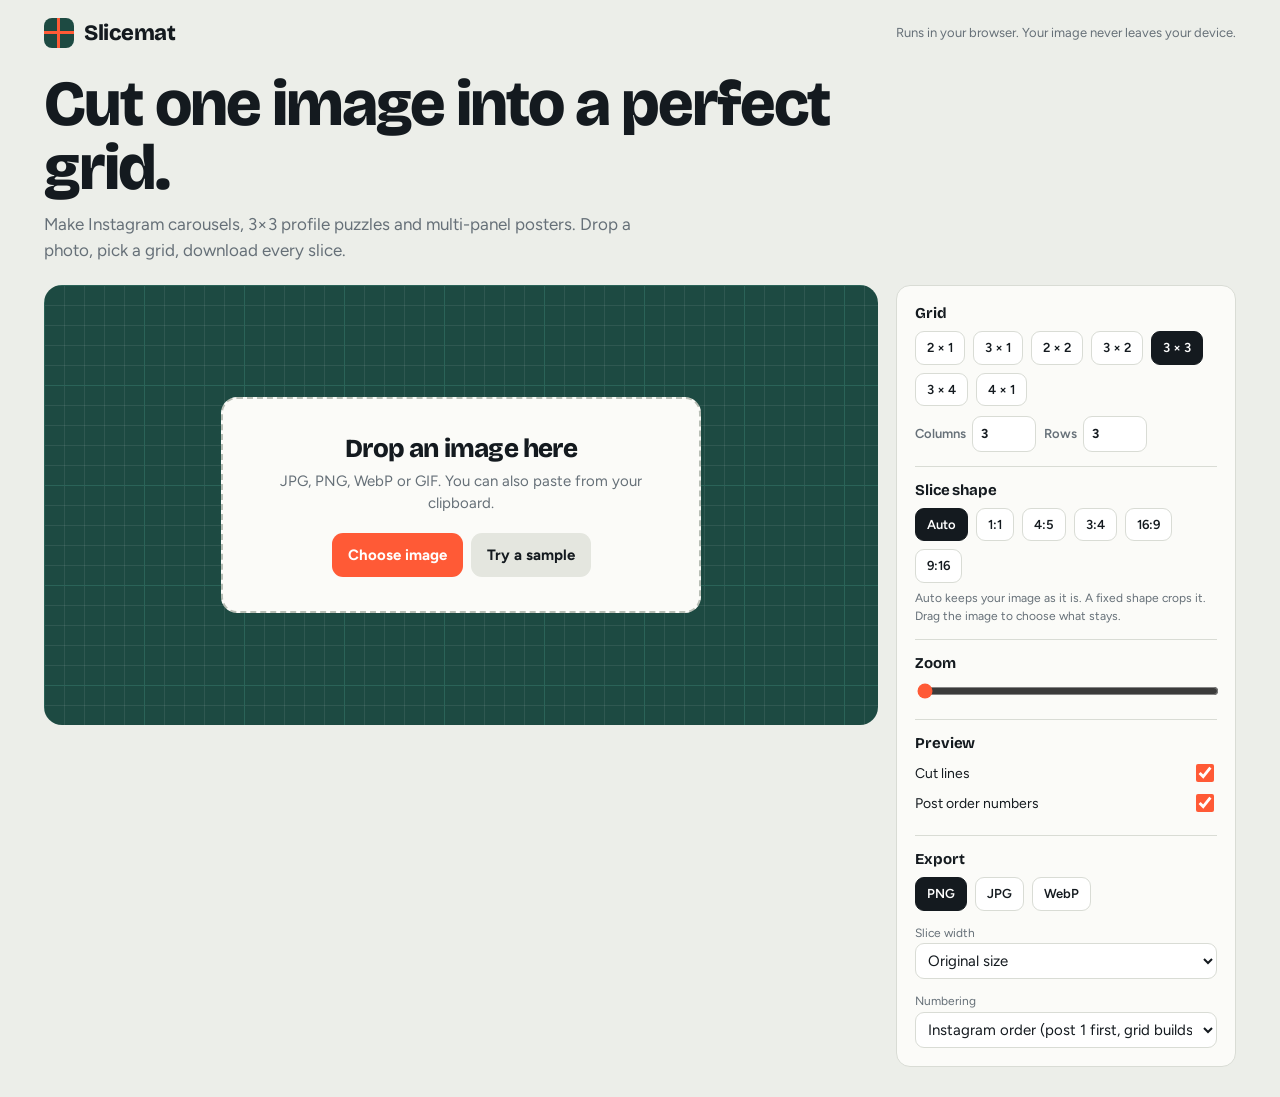
==== index.html @ 71b69305 "Create index.html" ====
<!DOCTYPE html>
<html lang="en"><head><meta charset="UTF-8"><meta name="viewport" content="width=device-width,initial-scale=1">
<title>Slicemat · Split any image into a grid</title>
<meta name="description" content="Split an image into a grid for Instagram carousels, puzzle feeds and posters. Runs in your browser. Nothing is uploaded.">
<link rel="preconnect" href="https://fonts.googleapis.com"><link rel="preconnect" href="https://fonts.gstatic.com" crossorigin>
<link href="https://fonts.googleapis.com/css2?family=Bricolage+Grotesque:opsz,wght@12..96,500;12..96,700;12..96,800&family=Figtree:wght@400;500;600;700&display=swap" rel="stylesheet">
<style>
:root{--paper:#eceee9;--card:#fbfbf8;--ink:#141a1f;--mut:#667078;--line:#d9dcd5;--mat:#1d4a42;--matl:#2b6358;--cut:#ff5a36;--cobalt:#2f4bff;--r:14px}
*{box-sizing:border-box}html{-webkit-text-size-adjust:100%}body{margin:0;background:var(--paper);color:var(--ink);font:15px/1.5 Figtree,system-ui,sans-serif}
button,input,select{font:inherit;color:inherit}button{cursor:pointer}:focus-visible{outline:3px solid var(--cobalt);outline-offset:2px}
header{display:flex;align-items:center;justify-content:space-between;gap:16px;padding:18px clamp(16px,4vw,44px)}
.logo{display:flex;align-items:center;gap:10px;font:800 22px 'Bricolage Grotesque',sans-serif;letter-spacing:-.5px}
.logo i{width:30px;height:30px;border-radius:8px;background:var(--mat);position:relative;display:block;overflow:hidden}.logo i:before,.logo i:after{content:"";position:absolute;background:var(--cut)}.logo i:before{left:13px;top:0;bottom:0;width:3px}.logo i:after{top:13px;left:0;right:0;height:3px}
.priv{font-size:13px;color:var(--mut)}
.hero{padding:6px clamp(16px,4vw,44px) 22px;max-width:980px}
h1{font:800 clamp(34px,5.4vw,64px)/1 'Bricolage Grotesque',sans-serif;letter-spacing:-2px;margin:0 0 12px}.hero p{margin:0;color:var(--mut);font-size:17px;max-width:620px}
main{display:grid;grid-template-columns:minmax(0,1fr) 340px;gap:18px;padding:0 clamp(16px,4vw,44px) 30px;align-items:start}
.mat{position:relative;min-height:440px;border-radius:18px;background:var(--mat);background-image:linear-gradient(var(--matl) 1px,transparent 1px),linear-gradient(90deg,var(--matl) 1px,transparent 1px),linear-gradient(#ffffff14 1px,transparent 1px),linear-gradient(90deg,#ffffff14 1px,transparent 1px);background-size:100px 100px,100px 100px,20px 20px,20px 20px;display:grid;place-items:center;padding:20px;overflow:hidden}
canvas#cv{max-width:100%;touch-action:none;cursor:grab;filter:drop-shadow(0 18px 30px #0007)}canvas#cv:active{cursor:grabbing}
.drop{background:var(--card);border-radius:16px;padding:34px clamp(20px,4vw,48px);text-align:center;max-width:480px;border:2px dashed #b9bfb6;transition:.15s}.mat.over .drop{border-color:var(--cut);transform:scale(1.02)}
.drop h2{font:800 26px 'Bricolage Grotesque';letter-spacing:-.8px;margin:0 0 6px}.drop p{margin:0 0 18px;color:var(--mut)}
.btn{border:0;border-radius:11px;padding:11px 16px;font-weight:700;background:var(--ink);color:#fff}.btn:hover{background:#2a343c}.btn.go{background:var(--cut);color:#fff}.btn.go:hover{filter:brightness(.94)}.btn.lt{background:#e4e6df;color:var(--ink)}.btn.lt:hover{background:#d9dcd3}.btn[disabled]{opacity:.5;cursor:default}
.panel{background:var(--card);border-radius:var(--r);padding:18px;border:1px solid var(--line)}
.sec{padding:14px 0;border-top:1px solid var(--line)}.sec:first-child{border:0;padding-top:0}.sec:last-child{padding-bottom:0}
h3{font:700 15px 'Bricolage Grotesque';margin:0 0 9px;letter-spacing:-.1px}.row{display:flex;gap:8px;flex-wrap:wrap;align-items:center}
.chip{border:1px solid var(--line);background:#fff;border-radius:9px;padding:6px 11px;font-weight:600;font-size:13px}.chip:hover{border-color:#aab0a6}.chip.on{background:var(--ink);color:#fff;border-color:var(--ink)}
.num{display:flex;align-items:center;gap:6px;font-weight:600;font-size:13px;color:var(--mut)}.num input{width:64px;border:1px solid var(--line);border-radius:9px;padding:7px 8px;background:#fff;font-weight:700;color:var(--ink)}
input[type=range]{width:100%;accent-color:var(--cut)}select{border:1px solid var(--line);border-radius:9px;padding:7px 8px;background:#fff;width:100%}
.sw{display:flex;align-items:center;justify-content:space-between;font-size:14px;margin:6px 0}.sw input{width:18px;height:18px;accent-color:var(--cut)}
.sub{font-size:12px;color:var(--mut);margin-top:6px}
.res{padding:6px clamp(16px,4vw,44px) 60px}.res h2{font:800 26px 'Bricolage Grotesque';letter-spacing:-.8px;margin:0 0 4px}.bar{display:flex;gap:12px;align-items:center;justify-content:space-between;flex-wrap:wrap;margin-bottom:14px}
.strip{display:grid;gap:10px;grid-template-columns:repeat(var(--c),minmax(0,1fr));max-width:var(--mw,760px)}
.t{position:relative;border:0;padding:0;border-radius:8px;overflow:hidden;background:#ccc;display:block;line-height:0}.t canvas{width:100%;height:auto}
.t b{position:absolute;left:6px;top:6px;background:var(--ink);color:#fff;border-radius:99px;min-width:24px;height:24px;line-height:24px;font-size:12px;text-align:center;padding:0 6px}
.t span{position:absolute;inset:0;display:grid;place-items:center;background:#141a1fa8;color:#fff;font:700 13px Figtree;opacity:0;transition:.15s;line-height:1}.t:hover span,.t:focus-visible span{opacity:1}
.hide{display:none!important}.note{font-size:13px;color:var(--mut);max-width:620px}
@media(max-width:980px){main{grid-template-columns:1fr}.mat{min-height:320px}}
@media(prefers-reduced-motion:reduce){*{transition:none!important}}
</style></head><body>
<header><div class="logo"><i></i>Slicemat</div><div class="priv">Runs in your browser. Your image never leaves your device.</div></header>
<div class="hero"><h1>Cut one image into a perfect grid.</h1><p>Make Instagram carousels, 3×3 profile puzzles and multi-panel posters. Drop a photo, pick a grid, download every slice.</p></div>

<main>
<div class="mat" id="mat"><div class="drop" id="drop"><h2>Drop an image here</h2><p>JPG, PNG, WebP or GIF. You can also paste from your clipboard.</p><div class="row" style="justify-content:center"><button class="btn go" id="pick">Choose image</button><button class="btn lt" id="sample">Try a sample</button></div></div><canvas id="cv" class="hide"></canvas></div>
<aside class="panel">
<div class="sec"><h3>Grid</h3><div class="row" id="presets"></div><div class="row" style="margin-top:10px"><label class="num">Columns <input id="cols" type="number" min="1" max="20" value="3"></label><label class="num">Rows <input id="rows" type="number" min="1" max="20" value="3"></label></div></div>
<div class="sec"><h3>Slice shape</h3><div class="row" id="ratios"></div><div class="sub">Auto keeps your image as it is. A fixed shape crops it. Drag the image to choose what stays.</div></div>
<div class="sec"><h3>Zoom</h3><input type="range" id="zoom" min="1" max="3" step=".01" value="1" aria-label="Zoom"></div>
<div class="sec"><h3>Preview</h3><label class="sw">Cut lines <input type="checkbox" id="lines" checked></label><label class="sw">Post order numbers <input type="checkbox" id="nums" checked></label></div>
<div class="sec"><h3>Export</h3><div class="row" id="fmts"></div><div id="qwrap" class="hide" style="margin-top:10px"><label class="num" style="display:block">Quality <span id="qv">92</span><input type="range" id="q" min="50" max="100" value="92"></label></div>
<div style="margin-top:10px"><label class="sub" for="tw">Slice width</label><select id="tw"><option value="0">Original size</option><option value="1080">1080 px</option><option value="1440">1440 px</option><option value="2048">2048 px</option></select></div>
<div style="margin-top:10px"><label class="sub" for="ord">Numbering</label><select id="ord"><option value="insta">Instagram order (post 1 first, grid builds correctly)</option><option value="read">Reading order (left to right, top to bottom)</option></select></div></div>
</aside></main>

<section class="res hide" id="res"><div class="bar"><div><h2 id="rt">Your slices</h2><div class="note" id="rn"></div></div><div class="row"><button class="btn lt" id="again">New image</button><button class="btn go" id="zip">Download all (ZIP)</button></div></div><div class="strip" id="strip"></div></section>
<input type="file" id="file" accept="image/*" class="hide">

<script>
const $=id=>document.getElementById(id),cv=$('cv'),x=cv.getContext('2d');
const S={img:null,name:'slice',cols:3,rows:3,ratio:'auto',zoom:1,px:.5,py:.5,fmt:'image/png',q:.92,lines:true,nums:true},RAT={auto:null,'1:1':[1,1],'4:5':[4,5],'3:4':[3,4],'16:9':[16,9],'9:16':[9,16]},EXT={'image/png':'png','image/jpeg':'jpg','image/webp':'webp'};
let V={s:1,P:18},raf=0;
const chips=(el,list,key,fn)=>{$(el).innerHTML=list.map(([v,l])=>`<button class="chip" data-v="${v}">${l}</button>`).join('');$(el).onclick=e=>{const b=e.target.closest('.chip');if(b)fn(b.dataset.v)}};
chips('presets',[['2x1','2 × 1'],['3x1','3 × 1'],['2x2','2 × 2'],['3x2','3 × 2'],['3x3','3 × 3'],['3x4','3 × 4'],['4x1','4 × 1']],'',v=>{const[c,r]=v.split('x');set({cols:+c,rows:+r})});
chips('ratios',Object.keys(RAT).map(k=>[k,k==='auto'?'Auto':k]),'',v=>set({ratio:v,px:.5,py:.5}));
chips('fmts',[['image/png','PNG'],['image/jpeg','JPG'],['image/webp','WebP']],'',v=>set({fmt:v}));
function set(o){Object.assign(S,o);sync();schedule()}
function sync(){$('cols').value=S.cols;$('rows').value=S.rows;$('zoom').value=S.zoom;$('qwrap').classList.toggle('hide',S.fmt==='image/png');
 document.querySelectorAll('#presets .chip').forEach(b=>b.classList.toggle('on',b.dataset.v===S.cols+'x'+S.rows));
 document.querySelectorAll('#ratios .chip').forEach(b=>b.classList.toggle('on',b.dataset.v===S.ratio));
 document.querySelectorAll('#fmts .chip').forEach(b=>b.classList.toggle('on',b.dataset.v===S.fmt))}
const clamp=(v,a,b)=>Math.max(a,Math.min(b,v));
$('cols').onchange=e=>set({cols:clamp(+e.target.value||1,1,20)});$('rows').onchange=e=>set({rows:clamp(+e.target.value||1,1,20)});
$('zoom').oninput=e=>set({zoom:+e.target.value});$('lines').onchange=e=>set({lines:e.target.checked});$('nums').onchange=e=>set({nums:e.target.checked});
$('q').oninput=e=>{$('qv').textContent=e.target.value;S.q=e.target.value/100};$('tw').onchange=$('ord').onchange=()=>schedule();

function crop(){const{img}=S,iw=img.naturalWidth,ih=img.naturalHeight,R=RAT[S.ratio],A=R?(S.cols*R[0])/(S.rows*R[1]):iw/ih;let w,h;if(iw/ih>A){h=ih;w=ih*A}else{w=iw;h=iw/A}w/=S.zoom;h/=S.zoom;return{x:(iw-w)*S.px,y:(ih-h)*S.py,w,h,mx:iw-w,my:ih-h}}
const order=(r,c)=>$('ord').value==='insta'?S.rows*S.cols-(r*S.cols+c):r*S.cols+c+1;
function schedule(){cancelAnimationFrame(raf);raf=requestAnimationFrame(render)}
function render(){if(!S.img)return;const c=crop(),box=$('mat'),bw=box.clientWidth-40,bh=Math.min(innerHeight*.72,680),s=Math.min(bw/c.w,bh/c.h),W=Math.round(c.w*s),H=Math.round(c.h*s),P=18,d=devicePixelRatio||1;
 V={s,P,c};cv.width=(W+2*P)*d;cv.height=(H+2*P)*d;cv.style.width=W+2*P+'px';cv.style.height=H+2*P+'px';x.setTransform(d,0,0,d,0,0);x.clearRect(0,0,W+2*P,H+2*P);x.drawImage(S.img,c.x,c.y,c.w,c.h,P,P,W,H);
 if(S.lines){x.strokeStyle='#ff5a36';x.lineWidth=1.6;x.setLineDash([8,5]);x.beginPath();for(let i=0;i<=S.cols;i++){const X=P+W*i/S.cols;x.moveTo(X,i%S.cols?P:P-12);x.lineTo(X,i%S.cols?P+H:P+H+12)}for(let i=0;i<=S.rows;i++){const Y=P+H*i/S.rows;x.moveTo(i%S.rows?P:P-12,Y);x.lineTo(i%S.rows?P+W:P+W+12,Y)}x.stroke();x.setLineDash([])}
 if(S.nums)for(let r=0;r<S.rows;r++)for(let k=0;k<S.cols;k++){const cx=P+W*(k+.5)/S.cols,cy=P+H*(r+.5)/S.rows,rad=clamp(Math.min(W/S.cols,H/S.rows)*.16,11,20);x.fillStyle='#141a1f';x.beginPath();x.arc(cx,cy,rad,0,7);x.fill();x.fillStyle='#fff';x.font=`700 ${Math.round(rad*.9)}px Figtree,sans-serif`;x.textAlign='center';x.textBaseline='middle';x.fillText(order(r,k),cx,cy+1)}
 thumbs(c)}
function geo(c,r,k){const x0=Math.round(c.x+c.w*k/S.cols),x1=Math.round(c.x+c.w*(k+1)/S.cols),y0=Math.round(c.y+c.h*r/S.rows),y1=Math.round(c.y+c.h*(r+1)/S.rows);return[x0,y0,x1-x0,y1-y0]}
function thumbs(c){const st=$('strip');st.style.setProperty('--c',S.cols);const n=S.rows*S.cols;if(st.children.length!==n||st.dataset.k!==S.rows+'x'+S.cols+$('ord').value){st.innerHTML='';st.dataset.k=S.rows+'x'+S.cols+$('ord').value;for(let r=0;r<S.rows;r++)for(let k=0;k<S.cols;k++){const b=document.createElement('button');b.className='t';b.title='Download slice '+order(r,k);b.innerHTML=`<canvas></canvas><b>${order(r,k)}</b><span>Download</span>`;b.onclick=()=>one(r,k);st.appendChild(b)}}
 const ar=c.w/S.cols/(c.h/S.rows);st.style.setProperty('--mw',Math.min(760,Math.max(240,S.cols*(ar>=1?200:150)))+'px');
 [...st.children].forEach((b,i)=>{const r=Math.floor(i/S.cols),k=i%S.cols,[sx,sy,sw,sh]=geo(c,r,k),t=b.firstChild,w=Math.min(240,sw);t.width=w;t.height=Math.max(1,Math.round(w*sh/sw));t.getContext('2d').drawImage(S.img,sx,sy,sw,sh,0,0,t.width,t.height)});
 const[,, sw0,sh0]=geo(c,0,0),tw=+$('tw').value,ow=tw||sw0,oh=tw?Math.round(tw*sh0/sw0):sh0;$('rt').textContent=n+' slices';$('rn').textContent=`Each slice is ${ow} × ${oh} px. Click a slice to download it alone.`}

function tile(r,k){const c=crop(),[sx,sy,sw,sh]=geo(c,r,k),tw=+$('tw').value,ow=tw||sw,oh=tw?Math.round(tw*sh/sw):sh,t=document.createElement('canvas');t.width=ow;t.height=oh;const g=t.getContext('2d');if(S.fmt==='image/jpeg'){g.fillStyle='#fff';g.fillRect(0,0,ow,oh)}g.imageSmoothingQuality='high';g.drawImage(S.img,sx,sy,sw,sh,0,0,ow,oh);return new Promise(res=>t.toBlob(res,S.fmt,S.q))}
const fname=(r,k)=>`${S.name}-${String(order(r,k)).padStart(2,'0')}.${EXT[S.fmt]}`;
function save(b,n){const a=document.createElement('a');a.href=URL.createObjectURL(b);a.download=n;a.click();setTimeout(()=>URL.revokeObjectURL(a.href),4000)}
async function one(r,k){save(await tile(r,k),fname(r,k))}
const T=(()=>{const t=[];for(let n=0,c;n<256;n++){c=n;for(let j=0;j<8;j++)c=c&1?0xEDB88320^(c>>>1):c>>>1;t[n]=c>>>0}return t})(),crc=u=>{let c=-1;for(let i=0;i<u.length;i++)c=T[(c^u[i])&255]^(c>>>8);return(c^-1)>>>0};
function zip(files){const e=new TextEncoder(),parts=[],cd=[];let off=0;files.forEach(f=>{const nm=e.encode(f.name),c=crc(f.data),n=f.data.length,h=new DataView(new ArrayBuffer(30));h.setUint32(0,0x04034b50,true);h.setUint16(4,20,true);h.setUint16(6,0x800,true);h.setUint16(12,0x21,true);h.setUint32(14,c,true);h.setUint32(18,n,true);h.setUint32(22,n,true);h.setUint16(26,nm.length,true);parts.push(h.buffer,nm,f.data);
 const d=new DataView(new ArrayBuffer(46));d.setUint32(0,0x02014b50,true);d.setUint16(4,20,true);d.setUint16(6,20,true);d.setUint16(8,0x800,true);d.setUint16(14,0x21,true);d.setUint32(16,c,true);d.setUint32(20,n,true);d.setUint32(24,n,true);d.setUint16(28,nm.length,true);d.setUint32(42,off,true);cd.push(d.buffer,nm);off+=30+nm.length+n});
 const cs=cd.reduce((a,b)=>a+b.byteLength,0),z=new DataView(new ArrayBuffer(22));z.setUint32(0,0x06054b50,true);z.setUint16(8,files.length,true);z.setUint16(10,files.length,true);z.setUint32(12,cs,true);z.setUint32(16,off,true);return new Blob([...parts,...cd,z.buffer],{type:'application/zip'})}
$('zip').onclick=async()=>{const b=$('zip'),files=[],n=S.rows*S.cols;b.disabled=true;try{for(let r=0;r<S.rows;r++)for(let k=0;k<S.cols;k++){b.textContent=`Preparing ${files.length+1} of ${n}…`;files.push({name:fname(r,k),data:new Uint8Array(await(await tile(r,k)).arrayBuffer())})}files.sort((a,b)=>a.name.localeCompare(b.name));save(zip(files),S.name+'-slices.zip')}finally{b.disabled=false;b.textContent='Download all (ZIP)'}};

function load(src,name){const im=new Image();im.onload=()=>{S.img=im;S.name=(name||'slice').replace(/\.[^.]+$/,'').replace(/[^\w-]+/g,'-').slice(0,40)||'slice';Object.assign(S,{zoom:1,px:.5,py:.5});$('drop').classList.add('hide');cv.classList.remove('hide');$('res').classList.remove('hide');sync();render()};im.onerror=()=>alert('That file could not be read as an image. Try a JPG, PNG or WebP.');im.src=src}
function fromFile(f){if(!f||!f.type.startsWith('image/'))return alert('Please choose an image file.');const r=new FileReader();r.onload=()=>load(r.result,f.name);r.readAsDataURL(f)}
$('pick').onclick=()=>$('file').click();$('file').onchange=e=>fromFile(e.target.files[0]);$('again').onclick=()=>{$('file').value='';$('file').click()};
$('sample').onclick=()=>{const c=document.createElement('canvas');c.width=1800;c.height=1200;const g=c.getContext('2d'),gr=g.createLinearGradient(0,0,1800,1200);gr.addColorStop(0,'#2f4bff');gr.addColorStop(.55,'#ff5a36');gr.addColorStop(1,'#ffc23d');g.fillStyle=gr;g.fillRect(0,0,1800,1200);g.fillStyle='#ffffff30';for(let i=0;i<9;i++){g.beginPath();g.arc(300+i*150,300+(i%3)*260,140+i*14,0,7);g.fill()}g.fillStyle='#fff';g.font='800 210px Figtree,sans-serif';g.textAlign='center';g.fillText('SLICE',900,700);g.font='600 64px Figtree,sans-serif';g.fillText('this is a sample image',900,810);load(c.toDataURL('image/png'),'sample')};
const mat=$('mat');['dragenter','dragover'].forEach(t=>mat.addEventListener(t,e=>{e.preventDefault();mat.classList.add('over')}));['dragleave','drop'].forEach(t=>mat.addEventListener(t,e=>{e.preventDefault();mat.classList.remove('over')}));mat.addEventListener('drop',e=>fromFile(e.dataTransfer.files[0]));
addEventListener('paste',e=>{const f=[...e.clipboardData.files].find(f=>f.type.startsWith('image/'));if(f)fromFile(f)});
let drag=null;cv.onpointerdown=e=>{drag={x:e.clientX,y:e.clientY,px:S.px,py:S.py};cv.setPointerCapture(e.pointerId)};cv.onpointermove=e=>{if(!drag||!V.c)return;const c=V.c,dx=(e.clientX-drag.x)/V.s,dy=(e.clientY-drag.y)/V.s;S.px=c.mx>1?clamp(drag.px-dx/c.mx,0,1):.5;S.py=c.my>1?clamp(drag.py-dy/c.my,0,1):.5;schedule()};cv.onpointerup=cv.onpointercancel=()=>drag=null;
addEventListener('resize',schedule);sync();
</script></body></html>
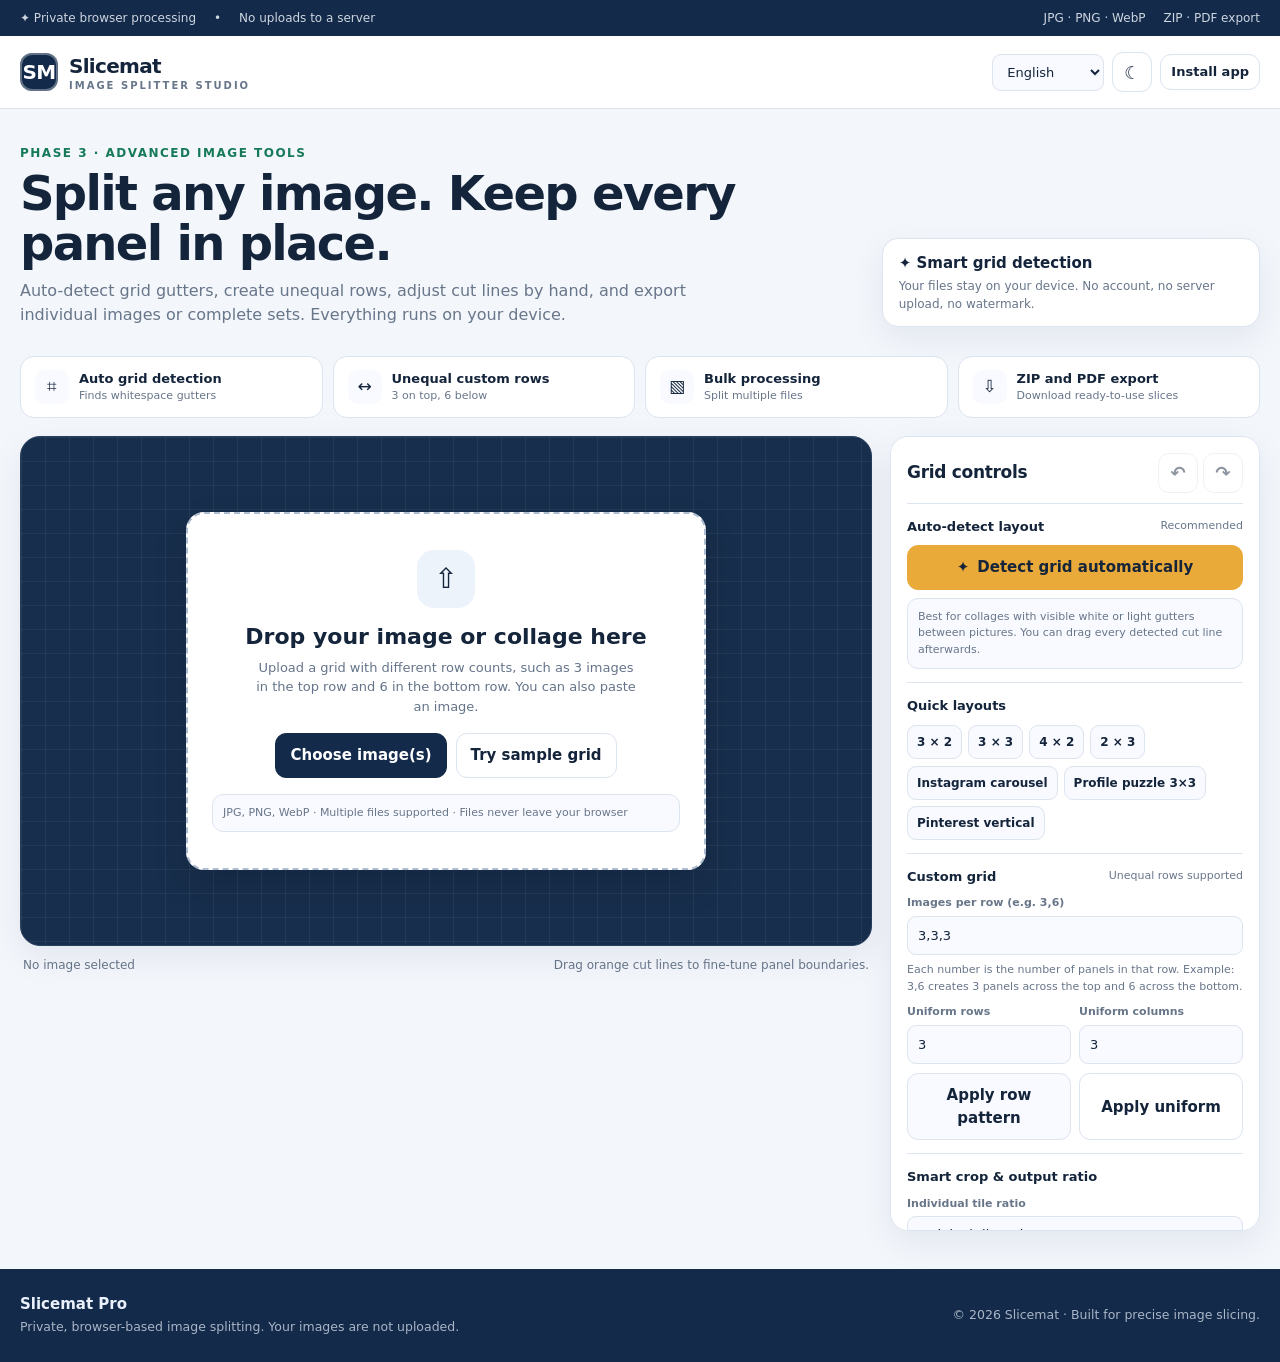
==== commit b7f1a73a: "Add files via upload" ====
--- a/index.html
+++ b/index.html
@@ -1,108 +1,127 @@
-<!DOCTYPE html>
-<html lang="en"><head><meta charset="UTF-8"><meta name="viewport" content="width=device-width,initial-scale=1">
-<title>Slicemat · Split any image into a grid</title>
-<meta name="description" content="Split an image into a grid for Instagram carousels, puzzle feeds and posters. Runs in your browser. Nothing is uploaded.">
-<link rel="preconnect" href="https://fonts.googleapis.com"><link rel="preconnect" href="https://fonts.gstatic.com" crossorigin>
-<link href="https://fonts.googleapis.com/css2?family=Bricolage+Grotesque:opsz,wght@12..96,500;12..96,700;12..96,800&family=Figtree:wght@400;500;600;700&display=swap" rel="stylesheet">
+<!doctype html>
+<html lang="en">
+<head>
+<meta charset="utf-8"><meta name="viewport" content="width=device-width,initial-scale=1">
+<meta name="theme-color" content="#13243d"><meta name="description" content="Split images into uniform or custom grids, auto-detect panel gutters, bulk export slices, and create PDFs. All processing stays in your browser.">
+<link rel="manifest" href="manifest.webmanifest"><title>Slicemat Pro — Image Grid Splitter</title>
 <style>
-:root{--paper:#eceee9;--card:#fbfbf8;--ink:#141a1f;--mut:#667078;--line:#d9dcd5;--mat:#1d4a42;--matl:#2b6358;--cut:#ff5a36;--cobalt:#2f4bff;--r:14px}
-*{box-sizing:border-box}html{-webkit-text-size-adjust:100%}body{margin:0;background:var(--paper);color:var(--ink);font:15px/1.5 Figtree,system-ui,sans-serif}
-button,input,select{font:inherit;color:inherit}button{cursor:pointer}:focus-visible{outline:3px solid var(--cobalt);outline-offset:2px}
-header{display:flex;align-items:center;justify-content:space-between;gap:16px;padding:18px clamp(16px,4vw,44px)}
-.logo{display:flex;align-items:center;gap:10px;font:800 22px 'Bricolage Grotesque',sans-serif;letter-spacing:-.5px}
-.logo i{width:30px;height:30px;border-radius:8px;background:var(--mat);position:relative;display:block;overflow:hidden}.logo i:before,.logo i:after{content:"";position:absolute;background:var(--cut)}.logo i:before{left:13px;top:0;bottom:0;width:3px}.logo i:after{top:13px;left:0;right:0;height:3px}
-.priv{font-size:13px;color:var(--mut)}
-.hero{padding:6px clamp(16px,4vw,44px) 22px;max-width:980px}
-h1{font:800 clamp(34px,5.4vw,64px)/1 'Bricolage Grotesque',sans-serif;letter-spacing:-2px;margin:0 0 12px}.hero p{margin:0;color:var(--mut);font-size:17px;max-width:620px}
-main{display:grid;grid-template-columns:minmax(0,1fr) 340px;gap:18px;padding:0 clamp(16px,4vw,44px) 30px;align-items:start}
-.mat{position:relative;min-height:440px;border-radius:18px;background:var(--mat);background-image:linear-gradient(var(--matl) 1px,transparent 1px),linear-gradient(90deg,var(--matl) 1px,transparent 1px),linear-gradient(#ffffff14 1px,transparent 1px),linear-gradient(90deg,#ffffff14 1px,transparent 1px);background-size:100px 100px,100px 100px,20px 20px,20px 20px;display:grid;place-items:center;padding:20px;overflow:hidden}
-canvas#cv{max-width:100%;touch-action:none;cursor:grab;filter:drop-shadow(0 18px 30px #0007)}canvas#cv:active{cursor:grabbing}
-.drop{background:var(--card);border-radius:16px;padding:34px clamp(20px,4vw,48px);text-align:center;max-width:480px;border:2px dashed #b9bfb6;transition:.15s}.mat.over .drop{border-color:var(--cut);transform:scale(1.02)}
-.drop h2{font:800 26px 'Bricolage Grotesque';letter-spacing:-.8px;margin:0 0 6px}.drop p{margin:0 0 18px;color:var(--mut)}
-.btn{border:0;border-radius:11px;padding:11px 16px;font-weight:700;background:var(--ink);color:#fff}.btn:hover{background:#2a343c}.btn.go{background:var(--cut);color:#fff}.btn.go:hover{filter:brightness(.94)}.btn.lt{background:#e4e6df;color:var(--ink)}.btn.lt:hover{background:#d9dcd3}.btn[disabled]{opacity:.5;cursor:default}
-.panel{background:var(--card);border-radius:var(--r);padding:18px;border:1px solid var(--line)}
-.sec{padding:14px 0;border-top:1px solid var(--line)}.sec:first-child{border:0;padding-top:0}.sec:last-child{padding-bottom:0}
-h3{font:700 15px 'Bricolage Grotesque';margin:0 0 9px;letter-spacing:-.1px}.row{display:flex;gap:8px;flex-wrap:wrap;align-items:center}
-.chip{border:1px solid var(--line);background:#fff;border-radius:9px;padding:6px 11px;font-weight:600;font-size:13px}.chip:hover{border-color:#aab0a6}.chip.on{background:var(--ink);color:#fff;border-color:var(--ink)}
-.num{display:flex;align-items:center;gap:6px;font-weight:600;font-size:13px;color:var(--mut)}.num input{width:64px;border:1px solid var(--line);border-radius:9px;padding:7px 8px;background:#fff;font-weight:700;color:var(--ink)}
-input[type=range]{width:100%;accent-color:var(--cut)}select{border:1px solid var(--line);border-radius:9px;padding:7px 8px;background:#fff;width:100%}
-.sw{display:flex;align-items:center;justify-content:space-between;font-size:14px;margin:6px 0}.sw input{width:18px;height:18px;accent-color:var(--cut)}
-.sub{font-size:12px;color:var(--mut);margin-top:6px}
-.res{padding:6px clamp(16px,4vw,44px) 60px}.res h2{font:800 26px 'Bricolage Grotesque';letter-spacing:-.8px;margin:0 0 4px}.bar{display:flex;gap:12px;align-items:center;justify-content:space-between;flex-wrap:wrap;margin-bottom:14px}
-.strip{display:grid;gap:10px;grid-template-columns:repeat(var(--c),minmax(0,1fr));max-width:var(--mw,760px)}
-.t{position:relative;border:0;padding:0;border-radius:8px;overflow:hidden;background:#ccc;display:block;line-height:0}.t canvas{width:100%;height:auto}
-.t b{position:absolute;left:6px;top:6px;background:var(--ink);color:#fff;border-radius:99px;min-width:24px;height:24px;line-height:24px;font-size:12px;text-align:center;padding:0 6px}
-.t span{position:absolute;inset:0;display:grid;place-items:center;background:#141a1fa8;color:#fff;font:700 13px Figtree;opacity:0;transition:.15s;line-height:1}.t:hover span,.t:focus-visible span{opacity:1}
-.hide{display:none!important}.note{font-size:13px;color:var(--mut);max-width:620px}
-@media(max-width:980px){main{grid-template-columns:1fr}.mat{min-height:320px}}
-@media(prefers-reduced-motion:reduce){*{transition:none!important}}
-</style></head><body>
-<header><div class="logo"><i></i>Slicemat</div><div class="priv">Runs in your browser. Your image never leaves your device.</div></header>
-<div class="hero"><h1>Cut one image into a perfect grid.</h1><p>Make Instagram carousels, 3×3 profile puzzles and multi-panel posters. Drop a photo, pick a grid, download every slice.</p></div>
+:root{color-scheme:light;--bg:#f3f6fb;--surface:#fff;--surface2:#f8faff;--ink:#14243b;--muted:#68768a;--line:#dce4ef;--navy:#132a4a;--navy2:#1c3a62;--accent:#e9aa39;--accent2:#f6c96f;--good:#167a59;--bad:#b43d38;--shadow:0 12px 35px #102b4a12;--radius:18px}
+[data-theme="dark"]{color-scheme:dark;--bg:#0c1523;--surface:#142238;--surface2:#192b44;--ink:#eef4ff;--muted:#a6b5c9;--line:#2a3c55;--navy:#0a1424;--navy2:#1a3150;--accent:#efb646;--accent2:#ffd27b;--good:#60c69d;--bad:#ff8279;--shadow:0 12px 35px #0003}
+*{box-sizing:border-box}html{scroll-behavior:smooth}body{margin:0;background:var(--bg);color:var(--ink);font:15px/1.5 Inter,ui-sans-serif,system-ui,-apple-system,"Segoe UI",sans-serif}button,input,select{font:inherit}button{cursor:pointer}button:disabled{opacity:.48;cursor:not-allowed}a{color:inherit} .wrap{width:min(1440px,calc(100% - 40px));margin:auto}
+.topbar{background:var(--navy);color:#eff4fb;font-size:12px}.topbar .wrap{display:flex;justify-content:space-between;gap:14px;align-items:center;padding:9px 0}.toplinks{display:flex;gap:18px;align-items:center;flex-wrap:wrap}.topbar span{opacity:.85}
+header{background:var(--surface);border-bottom:1px solid var(--line);position:sticky;top:0;z-index:20}.head{display:flex;align-items:center;justify-content:space-between;gap:18px;min-height:72px}.brand{display:flex;align-items:center;gap:11px;font-size:20px;font-weight:850;letter-spacing:-.7px}.brandmark{width:38px;height:38px;display:grid;place-items:center;background:var(--navy);color:#fff;border-radius:12px;font-weight:900;box-shadow:inset 0 0 0 2px #fff5}.brand small{display:block;font-size:10px;letter-spacing:2px;color:var(--muted);font-weight:700;margin-top:-3px}.headtools{display:flex;gap:8px;align-items:center}.btn{border:1px solid var(--line);background:var(--surface);color:var(--ink);border-radius:11px;padding:10px 14px;font-weight:720;display:inline-flex;align-items:center;justify-content:center;gap:8px;transition:.15s}.btn:hover{transform:translateY(-1px);border-color:#91a4bc}.btn.primary{background:var(--navy);border-color:var(--navy);color:#fff}.btn.gold{background:var(--accent);border-color:var(--accent);color:#17253a}.btn.soft{background:var(--surface2)}.btn.small{padding:7px 10px;font-size:13px}.btn.icon{width:40px;height:40px;padding:0;font-size:18px}.btn:focus-visible,input:focus-visible,select:focus-visible{outline:3px solid #e9aa3980;outline-offset:2px}
+.hero{padding:35px 0 23px;display:flex;justify-content:space-between;gap:30px;align-items:end}.eyebrow{color:var(--good);font-size:12px;letter-spacing:1.5px;text-transform:uppercase;font-weight:850}.hero h1{font-size:clamp(30px,4vw,48px);line-height:1.04;letter-spacing:-1.7px;margin:7px 0 10px}.hero p{margin:0;color:var(--muted);max-width:720px;font-size:16px}.heroaside{min-width:210px;background:var(--surface);border:1px solid var(--line);border-radius:16px;padding:13px 16px;box-shadow:var(--shadow);font-size:12px;color:var(--muted)}.heroaside strong{color:var(--ink);display:block;font-size:15px;margin-bottom:2px}
+.features{display:grid;grid-template-columns:repeat(4,1fr);gap:10px;margin:6px 0 18px}.feature{background:var(--surface);border:1px solid var(--line);border-radius:14px;padding:12px 14px;display:flex;gap:10px;align-items:center}.feature .ico{width:34px;height:34px;display:grid;place-items:center;border-radius:10px;background:var(--surface2);font-size:17px}.feature b{display:block;font-size:13px}.feature small{display:block;color:var(--muted);font-size:11px}
+.workspace{display:grid;grid-template-columns:minmax(0,1fr) 370px;gap:18px;align-items:start;padding-bottom:38px}.editor{min-width:0}.stage{position:relative;min-height:510px;border:1px solid #263f5d;border-radius:20px;background-color:#172e4c;background-image:linear-gradient(#ffffff0d 1px,transparent 1px),linear-gradient(90deg,#ffffff0d 1px,transparent 1px);background-size:24px 24px;display:grid;place-items:center;padding:22px;overflow:hidden;box-shadow:var(--shadow)}.stage.empty{min-height:510px}.dropzone{background:#fff;color:#14243b;border:2px dashed #aebdd0;border-radius:18px;padding:36px 24px;text-align:center;width:min(520px,100%);box-shadow:0 15px 35px #0002}.dropicon{width:58px;height:58px;border-radius:17px;margin:0 auto 12px;background:#edf3fa;display:grid;place-items:center;font-size:28px}.dropzone h2{font-size:22px;margin:0 0 5px}.dropzone p{color:#65748a;margin:0 auto 17px;max-width:390px;font-size:13px}.dropzone.over{border-color:#e9aa39;background:#fff9ed}.dropactions{display:flex;justify-content:center;gap:9px;flex-wrap:wrap}.stage canvas{display:block;max-width:100%;max-height:72vh;touch-action:none;box-shadow:0 18px 45px #0005;border-radius:2px;cursor:crosshair}.stage.over:after{content:"Drop images to add to batch";position:absolute;inset:12px;border:3px dashed var(--accent);border-radius:16px;display:grid;place-items:center;color:#fff;background:#132a4acc;font-weight:800;font-size:22px;pointer-events:none}.stagehint{display:flex;justify-content:space-between;gap:10px;align-items:center;color:var(--muted);font-size:12px;padding:10px 3px}.queue{display:flex;gap:8px;overflow:auto;padding:2px 0 8px}.qitem{border:1px solid var(--line);background:var(--surface);border-radius:12px;padding:7px 9px;display:flex;gap:9px;align-items:center;min-width:160px;max-width:220px;text-align:left}.qitem.active{border-color:var(--accent);box-shadow:0 0 0 2px #e9aa3930}.qitem img{width:36px;height:36px;object-fit:cover;border-radius:7px;background:#e8edf4}.qitem span{min-width:0;overflow:hidden;text-overflow:ellipsis;white-space:nowrap;font-size:12px;font-weight:700}.qitem small{display:block;color:var(--muted);font-size:10px;font-weight:500}.qitem .remove{border:0;background:transparent;color:var(--muted);padding:2px 4px;margin-left:auto}
+.panel{background:var(--surface);border:1px solid var(--line);border-radius:18px;padding:16px;box-shadow:var(--shadow);position:sticky;top:88px;max-height:calc(100vh - 105px);overflow:auto}.panelhead{display:flex;justify-content:space-between;gap:10px;align-items:center;margin-bottom:10px}.panel h2{font-size:17px;margin:0;letter-spacing:-.3px}.group{border-top:1px solid var(--line);padding:13px 0}.group:first-of-type{border-top:0;padding-top:4px}.gtitle{display:flex;align-items:center;justify-content:space-between;gap:10px;font-weight:800;font-size:13px;margin-bottom:9px}.help{font-size:11px;color:var(--muted);font-weight:500}.seg{display:flex;flex-wrap:wrap;gap:6px}.chip{background:var(--surface2);border:1px solid var(--line);border-radius:9px;padding:7px 9px;font-size:12px;font-weight:700;color:var(--ink)}.chip.active{background:var(--navy);color:#fff;border-color:var(--navy)}.fieldrow{display:grid;grid-template-columns:1fr 1fr;gap:8px;margin-top:9px}.field label,.fieldlabel{display:block;font-size:11px;color:var(--muted);font-weight:750;margin-bottom:4px}.field input,.field select,.field textarea,select.textinput,input.textinput{width:100%;border:1px solid var(--line);border-radius:9px;background:var(--surface2);color:var(--ink);padding:9px 10px;font-size:13px;min-width:0}.field input[type=range]{padding:0;accent-color:var(--accent)}.field input[type=checkbox]{width:auto;accent-color:var(--navy)}.inlinecheck{display:flex;align-items:center;gap:7px;font-size:12px;color:var(--muted);margin-top:8px}.rowlayout{font-size:11px;color:var(--muted);margin-top:7px;line-height:1.5}.callout{background:var(--surface2);border:1px solid var(--line);border-radius:11px;padding:10px;font-size:11px;color:var(--muted);margin-top:8px}.autoresult{display:none;margin-top:8px;color:var(--good);font-size:11px;font-weight:700}.autoresult.show{display:block}.divider{display:flex;gap:7px;align-items:center}.divider input{flex:1;min-width:0}.panelactions{display:grid;grid-template-columns:1fr 1fr;gap:8px}.panelactions .wide{grid-column:1/-1}.rangeval{font-variant-numeric:tabular-nums;color:var(--ink)}
+.results{background:var(--surface);border:1px solid var(--line);border-radius:18px;padding:18px;margin-bottom:60px;box-shadow:var(--shadow)}.resulthead{display:flex;justify-content:space-between;gap:12px;align-items:center;flex-wrap:wrap;margin-bottom:14px}.resulthead h2{margin:0;font-size:21px}.resulthead p{margin:3px 0 0;color:var(--muted);font-size:12px}.resultbtns{display:flex;gap:8px;flex-wrap:wrap}.slices{display:grid;grid-template-columns:repeat(auto-fill,minmax(145px,1fr));gap:12px}.slice{position:relative;border:1px solid var(--line);background:var(--surface2);border-radius:12px;overflow:hidden;padding:8px;min-width:0}.slice canvas{width:100%;height:auto;display:block;background:#fff;border-radius:7px}.slice .smeta{font-size:11px;font-weight:750;padding:6px 2px 2px;display:flex;justify-content:space-between;gap:6px}.slice .smeta small{color:var(--mut);font-weight:500}.slice button{width:100%;margin-top:4px}.footer{background:var(--navy);color:#eaf1fb;padding:24px 0}.footer .wrap{display:flex;justify-content:space-between;gap:15px;align-items:center;flex-wrap:wrap}.footer small{opacity:.7}.toast{position:fixed;bottom:20px;left:50%;transform:translate(-50%,20px);background:#132a4a;color:#fff;padding:11px 16px;border-radius:12px;box-shadow:0 12px 35px #0003;opacity:0;pointer-events:none;transition:.2s;z-index:50;font-size:13px;max-width:min(92vw,600px);text-align:center}.toast.show{opacity:1;transform:translate(-50%,0)}.hidden{display:none!important}.muted{color:var(--muted)}
+@media(max-width:1100px){.workspace{grid-template-columns:minmax(0,1fr) 330px}.panel{position:static;max-height:none}}@media(max-width:860px){.workspace{grid-template-columns:1fr}.panel{order:-1}.features{grid-template-columns:repeat(2,1fr)}.stage,.stage.empty{min-height:340px}.hero{align-items:start;flex-direction:column}.heroaside{width:100%}.head{min-height:64px}.topbar .wrap{justify-content:center}.topbar .toplinks:last-child{display:none}}@media(max-width:520px){.wrap{width:calc(100% - 22px)}.brand{font-size:17px}.brandmark{width:34px;height:34px}.headtools .btn:not(.icon){padding:8px 9px;font-size:12px}.hero{padding-top:25px}.features{gap:7px}.feature{padding:9px}.workspace{gap:12px}.panel{padding:13px}.stage,.stage.empty{min-height:280px;padding:12px}.dropzone{padding:25px 14px}.fieldrow{grid-template-columns:1fr 1fr}.slices{grid-template-columns:repeat(2,minmax(0,1fr))}.resultbtns{width:100%}.resultbtns .btn{flex:1}.stagehint{align-items:flex-start;flex-direction:column}}
+</style>
+</head>
+<body>
+<div class="topbar"><div class="wrap"><div class="toplinks"><span>✦ Private browser processing</span><span>•</span><span>No uploads to a server</span></div><div class="toplinks"><span>JPG · PNG · WebP</span><span>ZIP · PDF export</span></div></div></div>
+<header><div class="wrap head"><div class="brand"><div class="brandmark">SM</div><div>Slicemat<small>IMAGE SPLITTER STUDIO</small></div></div><div class="headtools"><select id="language" class="textinput" aria-label="Language" style="width:112px"><option value="en">English</option><option value="es">Español</option><option value="ur">اردو</option></select><button class="btn icon" id="theme" aria-label="Toggle dark mode" title="Toggle dark mode">☾</button><button class="btn small" id="install" hidden>Install app</button></div></div></header>
+<div class="wrap">
+<section class="hero"><div><div class="eyebrow" data-i18n="eyebrow">PHASE 3 · ADVANCED IMAGE TOOLS</div><h1 data-i18n="headline">Split any image. Keep every panel in place.</h1><p data-i18n="intro">Auto-detect grid gutters, create unequal rows, adjust cut lines by hand, and export individual images or complete sets. Everything runs on your device.</p></div><div class="heroaside"><strong>✦ Smart grid detection</strong><span data-i18n="heroPrivacy">Your files stay on your device. No account, no server upload, no watermark.</span></div></section>
+<section class="features"><div class="feature"><div class="ico">⌗</div><div><b data-i18n="f1">Auto grid detection</b><small data-i18n="f1s">Finds whitespace gutters</small></div></div><div class="feature"><div class="ico">↔</div><div><b data-i18n="f2">Unequal custom rows</b><small data-i18n="f2s">3 on top, 6 below</small></div></div><div class="feature"><div class="ico">▧</div><div><b data-i18n="f3">Bulk processing</b><small data-i18n="f3s">Split multiple files</small></div></div><div class="feature"><div class="ico">⇩</div><div><b data-i18n="f4">ZIP and PDF export</b><small data-i18n="f4s">Download ready-to-use slices</small></div></div></section>
+<main class="workspace">
+<section class="editor">
+<div class="stage empty" id="stage"><div class="dropzone" id="dropzone"><div class="dropicon">⇧</div><h2 data-i18n="dropTitle">Drop your image or collage here</h2><p data-i18n="dropText">Upload a grid with different row counts, such as 3 images in the top row and 6 in the bottom row. You can also paste an image.</p><div class="dropactions"><button class="btn primary" id="choose" data-i18n="choose">Choose image(s)</button><button class="btn" id="sample" data-i18n="sample">Try sample grid</button></div><div class="callout" style="text-align:left;margin-top:16px">JPG, PNG, WebP · Multiple files supported · Files never leave your browser</div></div><canvas id="preview" class="hidden" aria-label="Image preview. Drag cut lines to adjust the grid."></canvas></div>
+<div class="stagehint"><span id="imageinfo" data-i18n="noImage">No image selected</span><span data-i18n="dragHint">Drag orange cut lines to fine-tune panel boundaries.</span></div>
+<div class="queue hidden" id="queue" aria-label="Uploaded image queue"></div>
+</section>
+<aside class="panel">
+<div class="panelhead"><h2 data-i18n="controls">Grid controls</h2><div class="row" style="display:flex;gap:5px"><button class="btn icon small" id="undo" title="Undo" aria-label="Undo" disabled>↶</button><button class="btn icon small" id="redo" title="Redo" aria-label="Redo" disabled>↷</button></div></div>
+<div class="group"><div class="gtitle"><span data-i18n="autoDetect">Auto-detect layout</span><span class="help" data-i18n="recommended">Recommended</span></div><button class="btn gold" id="autodetect" style="width:100%">✦ <span data-i18n="detectBtn">Detect grid automatically</span></button><div class="autoresult" id="autostatus"></div><div class="callout" data-i18n="autoHelp">Best for collages with visible white or light gutters between pictures. You can drag every detected cut line afterwards.</div></div>
+<div class="group"><div class="gtitle"><span data-i18n="presets">Quick layouts</span></div><div class="seg" id="presets"><button class="chip" data-layout="3x2">3 × 2</button><button class="chip" data-layout="3x3">3 × 3</button><button class="chip" data-layout="4x2">4 × 2</button><button class="chip" data-layout="2x3">2 × 3</button></div><div class="seg" style="margin-top:7px"><button class="chip" data-layout="igcarousel">Instagram carousel</button><button class="chip" data-layout="igpuzzle">Profile puzzle 3×3</button><button class="chip" data-layout="pinterest">Pinterest vertical</button></div></div>
+<div class="group"><div class="gtitle"><span data-i18n="customGrid">Custom grid</span><span class="help" data-i18n="unequal">Unequal rows supported</span></div><div class="field"><label for="rowPattern" data-i18n="rowPattern">Images per row (e.g. 3,6)</label><input id="rowPattern" class="textinput" value="3,3,3" placeholder="3,6 or 4,4,2"></div><div class="rowlayout" data-i18n="rowHelp">Each number is the number of panels in that row. Example: 3,6 creates 3 panels across the top and 6 across the bottom.</div><div class="fieldrow"><div class="field"><label for="uniformRows" data-i18n="uniformRows">Uniform rows</label><input id="uniformRows" type="number" min="1" max="20" value="3"></div><div class="field"><label for="uniformCols" data-i18n="uniformCols">Uniform columns</label><input id="uniformCols" type="number" min="1" max="20" value="3"></div></div><div class="panelactions" style="margin-top:9px"><button class="btn soft" id="applyCustom" data-i18n="applyRows">Apply row pattern</button><button class="btn" id="applyUniform" data-i18n="applyUniform">Apply uniform</button></div></div>
+<div class="group"><div class="gtitle"><span data-i18n="smartCrop">Smart crop & output ratio</span></div><div class="field"><label for="ratio" data-i18n="tileRatio">Individual tile ratio</label><select id="ratio" class="textinput"><option value="auto">Original tile ratio</option><option value="1:1">Square · 1:1</option><option value="4:5">Portrait · 4:5</option><option value="3:4">Portrait · 3:4</option><option value="2:3">Pinterest · 2:3</option><option value="16:9">Landscape · 16:9</option><option value="9:16">Story · 9:16</option></select></div><label class="inlinecheck"><input type="checkbox" id="smart" checked> <span data-i18n="smartCheck">Smart focal crop when a ratio is selected</span></label><button class="btn soft small" id="focus" style="margin-top:8px;width:100%" data-i18n="findFocus">Find important area</button><div class="field" style="margin-top:10px"><label for="scale" data-i18n="outputWidth">Output width per slice</label><select id="scale" class="textinput"><option value="0" data-i18n="keepOriginal">Keep original pixels</option><option value="1080">1080 px</option><option value="1500">1500 px</option><option value="2048">2048 px</option><option value="3000">3000 px</option></select></div></div>
+<div class="group"><div class="gtitle"><span data-i18n="previewSettings">Preview settings</span></div><label class="inlinecheck"><input type="checkbox" id="showCuts" checked> <span data-i18n="showCuts">Show cut lines</span></label><label class="inlinecheck"><input type="checkbox" id="showNums" checked> <span data-i18n="showNums">Show slice numbers</span></label><div class="field" style="margin-top:9px"><label for="order" data-i18n="sliceOrder">Slice numbering</label><select id="order" class="textinput"><option value="read">Reading order (left to right)</option><option value="reverse">Instagram posting order (reverse)</option></select></div></div>
+<div class="group"><div class="gtitle"><span data-i18n="export">Export</span></div><div class="fieldrow"><div class="field"><label for="format" data-i18n="format">Format</label><select id="format" class="textinput"><option value="image/png">PNG</option><option value="image/jpeg">JPG</option><option value="image/webp">WebP</option></select></div><div class="field"><label for="quality" data-i18n="quality">Quality</label><select id="quality" class="textinput"><option value="0.9">90%</option><option value="0.95" selected>95%</option><option value="1">100%</option></select></div></div><div class="panelactions" style="margin-top:10px"><button class="btn primary wide" id="downloadZip" data-i18n="downloadZip">Download slices · ZIP</button><button class="btn soft" id="downloadPdf" data-i18n="downloadPdf">Export PDF</button><button class="btn soft" id="downloadAll" data-i18n="downloadAll">Download current</button><button class="btn" id="clear" data-i18n="clear">Clear image</button></div><div class="callout" data-i18n="exportHelp">For bulk export, upload multiple images. The same grid layout will be applied to every file and packed into one ZIP.</div></div>
+<div class="group"><div class="gtitle"><span data-i18n="batch">Bulk image queue</span><span class="help" id="batchCount">0 files</span></div><button class="btn soft" id="addMore" style="width:100%" data-i18n="addMore">＋ Add more images</button></div>
+</aside>
+</main>
+<section class="results hidden" id="results"><div class="resulthead"><div><h2 data-i18n="yourSlices">Your slices</h2><p id="resultSummary">Each slice can be downloaded on its own or as a complete ZIP.</p></div><div class="resultbtns"><button class="btn" id="downloadZip2" data-i18n="downloadZip">Download slices · ZIP</button><button class="btn gold" id="downloadPdf2" data-i18n="downloadPdf">Export PDF</button></div></div><div class="slices" id="sliceList"></div></section>
+</div>
+<footer class="footer"><div class="wrap"><div><b>Slicemat Pro</b><br><small data-i18n="footerPrivacy">Private, browser-based image splitting. Your images are not uploaded.</small></div><small>© <span id="year"></span> Slicemat · <span data-i18n="footerNote">Built for precise image slicing.</span></small></div></footer>
+<div class="toast" id="toast" role="status" aria-live="polite"></div>
+<input type="file" id="picker" accept="image/png,image/jpeg,image/webp,image/gif" multiple hidden>
+<script>
+(()=>{
+'use strict';
+const $=id=>document.getElementById(id),canvas=$('preview'),ctx=canvas.getContext('2d');
+const I18N={
+ en:{eyebrow:'PHASE 3 · ADVANCED IMAGE TOOLS',headline:'Split any image. Keep every panel in place.',intro:'Auto-detect grid gutters, create unequal rows, adjust cut lines by hand, and export individual images or complete sets. Everything runs on your device.',heroPrivacy:'Your files stay on your device. No account, no server upload, no watermark.',f1:'Auto grid detection',f1s:'Finds whitespace gutters',f2:'Unequal custom rows',f2s:'3 on top, 6 below',f3:'Bulk processing',f3s:'Split multiple files',f4:'ZIP and PDF export',f4s:'Download ready-to-use slices',dropTitle:'Drop your image or collage here',dropText:'Upload a grid with different row counts, such as 3 images in the top row and 6 in the bottom row. You can also paste an image.',choose:'Choose image(s)',sample:'Try sample grid',noImage:'No image selected',dragHint:'Drag orange cut lines to fine-tune panel boundaries.',controls:'Grid controls',autoDetect:'Auto-detect layout',recommended:'Recommended',detectBtn:'Detect grid automatically',autoHelp:'Best for collages with visible white or light gutters between pictures. You can drag every detected cut line afterwards.',presets:'Quick layouts',customGrid:'Custom grid',unequal:'Unequal rows supported',rowPattern:'Images per row (e.g. 3,6)',rowHelp:'Each number is the number of panels in that row. Example: 3,6 creates 3 panels across the top and 6 across the bottom.',uniformRows:'Uniform rows',uniformCols:'Uniform columns',applyRows:'Apply row pattern',applyUniform:'Apply uniform',smartCrop:'Smart crop & output ratio',tileRatio:'Individual tile ratio',smartCheck:'Smart focal crop when a ratio is selected',findFocus:'Find important area',outputWidth:'Output width per slice',keepOriginal:'Keep original pixels',previewSettings:'Preview settings',showCuts:'Show cut lines',showNums:'Show slice numbers',sliceOrder:'Slice numbering',export:'Export',format:'Format',quality:'Quality',downloadZip:'Download slices · ZIP',downloadPdf:'Export PDF',downloadAll:'Download current',clear:'Clear image',exportHelp:'For bulk export, upload multiple images. The same grid layout will be applied to every file and packed into one ZIP.',batch:'Bulk image queue',addMore:'＋ Add more images',yourSlices:'Your slices',footerPrivacy:'Private, browser-based image splitting. Your images are not uploaded.',footerNote:'Built for precise image slicing.'},
+ es:{eyebrow:'FASE 3 · HERRAMIENTAS AVANZADAS',headline:'Divide cualquier imagen con precisión.',intro:'Detecta separaciones automáticamente, crea filas desiguales, ajusta los cortes y exporta imágenes individuales o conjuntos completos. Todo funciona en tu dispositivo.',heroPrivacy:'Tus archivos permanecen en tu dispositivo. Sin cuenta ni cargas al servidor.',f1:'Detección automática',f1s:'Encuentra espacios en blanco',f2:'Filas personalizadas',f2s:'3 arriba, 6 abajo',f3:'Procesamiento por lotes',f3s:'Divide varios archivos',f4:'Exportación ZIP y PDF',f4s:'Descarga todas las partes',dropTitle:'Suelta tu imagen o collage aquí',dropText:'Sube una cuadrícula con distintas cantidades por fila, por ejemplo 3 arriba y 6 abajo. También puedes pegar una imagen.',choose:'Elegir imágenes',sample:'Probar ejemplo',noImage:'Ninguna imagen seleccionada',dragHint:'Arrastra las líneas naranjas para ajustar los cortes.',controls:'Controles de cuadrícula',autoDetect:'Detección automática',recommended:'Recomendado',detectBtn:'Detectar cuadrícula',autoHelp:'Ideal para collages con separaciones blancas o claras entre imágenes. Después puedes arrastrar cada línea.',presets:'Diseños rápidos',customGrid:'Cuadrícula personalizada',unequal:'Admite filas desiguales',rowPattern:'Imágenes por fila (ej. 3,6)',rowHelp:'Cada número indica los paneles de esa fila. Ejemplo: 3,6 crea 3 paneles arriba y 6 abajo.',uniformRows:'Filas iguales',uniformCols:'Columnas iguales',applyRows:'Aplicar filas',applyUniform:'Aplicar cuadrícula',smartCrop:'Recorte inteligente',tileRatio:'Proporción de cada parte',smartCheck:'Encuadre inteligente al elegir proporción',findFocus:'Buscar zona importante',outputWidth:'Ancho por parte',keepOriginal:'Mantener píxeles originales',previewSettings:'Vista previa',showCuts:'Mostrar líneas',showNums:'Mostrar números',sliceOrder:'Orden de partes',export:'Exportar',format:'Formato',quality:'Calidad',downloadZip:'Descargar partes · ZIP',downloadPdf:'Exportar PDF',downloadAll:'Descargar actual',clear:'Quitar imagen',exportHelp:'Para exportar por lotes, sube varias imágenes. Se aplicará el mismo diseño a todas y se guardarán en un ZIP.',batch:'Cola de imágenes',addMore:'＋ Añadir imágenes',yourSlices:'Tus partes',footerPrivacy:'División privada en el navegador. Las imágenes no se suben.',footerNote:'Creado para cortes precisos.'},
+ ur:{eyebrow:'ایڈوانس امیج ٹولز',headline:'تصویر کو حصوں میں تقسیم کریں۔',intro:'گرڈ خودکار طور پر شناخت کریں، ہر قطار میں مختلف تصاویر رکھیں، کٹ لائنز کو ہاتھ سے درست کریں اور ZIP یا PDF میں ایکسپورٹ کریں۔',heroPrivacy:'آپ کی تصاویر اسی ڈیوائس پر رہتی ہیں، سرور پر اپ لوڈ نہیں ہوتیں۔',f1:'آٹو گرڈ ڈیٹیکشن',f1s:'سفید خالی جگہیں تلاش کرے',f2:'مختلف قطاریں',f2s:'اوپر 3، نیچے 6',f3:'بلک پروسیسنگ',f3s:'کئی فائلیں ایک ساتھ',f4:'ZIP اور PDF',f4s:'تمام حصے ڈاؤن لوڈ کریں',dropTitle:'تصویر یا گرڈ یہاں ڈراپ کریں',dropText:'ایسا گرڈ اپ لوڈ کریں جس میں ہر قطار میں مختلف تعداد ہو، مثلاً اوپر 3 اور نیچے 6 تصاویر۔',choose:'تصاویر منتخب کریں',sample:'نمونہ دیکھیں',noImage:'کوئی تصویر منتخب نہیں',dragHint:'نارنجی لائنز کھینچ کر کٹ کی جگہ درست کریں۔',controls:'گرڈ کنٹرولز',autoDetect:'خودکار شناخت',recommended:'تجویز کردہ',detectBtn:'گرڈ خودکار شناخت کریں',autoHelp:'سفید یا ہلکی لائنوں والے گرڈ کے لیے بہتر ہے۔ بعد میں ہر لائن کو کھینچ کر درست کیا جا سکتا ہے۔',presets:'فوری لے آؤٹس',customGrid:'کسٹم گرڈ',unequal:'مختلف قطاریں ممکن ہیں',rowPattern:'ہر قطار میں تصاویر (مثلاً 3,6)',rowHelp:'ہر نمبر اس قطار کے پینلز کی تعداد ہے۔ 3,6 سے اوپر 3 اور نیچے 6 پینل بنیں گے۔',uniformRows:'برابر قطاریں',uniformCols:'برابر کالم',applyRows:'قطاریں لاگو کریں',applyUniform:'برابر گرڈ لگائیں',smartCrop:'اسمارٹ کراپ',tileRatio:'ہر حصے کا تناسب',smartCheck:'منتخب تناسب پر اسمارٹ فوکل کراپ',findFocus:'اہم جگہ تلاش کریں',outputWidth:'ہر حصے کی چوڑائی',keepOriginal:'اصل پکسلز برقرار رکھیں',previewSettings:'پری ویو سیٹنگز',showCuts:'کٹ لائنز دکھائیں',showNums:'نمبر دکھائیں',sliceOrder:'حصوں کی ترتیب',export:'ایکسپورٹ',format:'فارمیٹ',quality:'کوالٹی',downloadZip:'حصے ڈاؤن لوڈ · ZIP',downloadPdf:'PDF بنائیں',downloadAll:'موجودہ ڈاؤن لوڈ',clear:'تصویر ہٹائیں',exportHelp:'بلک ایکسپورٹ کے لیے متعدد تصاویر اپ لوڈ کریں۔ ایک ہی گرڈ ہر تصویر پر لاگو ہوگا۔',batch:'بلک امیج قطار',addMore:'＋ مزید تصاویر',yourSlices:'آپ کے حصے',footerPrivacy:'تصاویر براؤزر میں ہی پروسیس ہوتی ہیں، اپ لوڈ نہیں ہوتیں۔',footerNote:'درست امیج کٹنگ کے لیے بنایا گیا۔'}
+};
+let S={files:[],active:0,rows:[3,3,3],rowCuts:[0,1/3,2/3,1],colCuts:[[0,1/3,2/3,1],[0,1/3,2/3,1],[0,1/3,2/3,1]],mode:'custom',ratio:'auto',smart:true,focus:{x:.5,y:.5},format:'image/png',quality:.95,outWidth:0,showCuts:true,showNums:true,order:'read',zoom:1};
+let view={x:0,y:0,w:0,h:0,scale:1,dpr:1},history=[],future=[],drag=null,toastTimer=0,installPrompt=null;
+const cloneLayout=()=>({rows:[...S.rows],rowCuts:[...S.rowCuts],colCuts:S.colCuts.map(a=>[...a]),ratio:S.ratio,smart:S.smart,focus:{...S.focus},showCuts:S.showCuts,showNums:S.showNums,order:S.order,format:S.format,quality:S.quality,outWidth:S.outWidth});
+function pushHistory(){history.push(cloneLayout());if(history.length>40)history.shift();future=[];syncHistory()}
+function applySnapshot(a){Object.assign(S,JSON.parse(JSON.stringify(a)));$('rowPattern').value=S.rows.join(',');$('ratio').value=S.ratio;$('smart').checked=S.smart;$('showCuts').checked=S.showCuts;$('showNums').checked=S.showNums;$('order').value=S.order;$('format').value=S.format;$('quality').value=String(S.quality);$('scale').value=String(S.outWidth);render();renderSlices();syncHistory()}
+function syncHistory(){$('undo').disabled=!history.length;$('redo').disabled=!future.length}
+function undo(){if(!history.length)return;future.push(cloneLayout());applySnapshot(history.pop())}function redo(){if(!future.length)return;history.push(cloneLayout());applySnapshot(future.pop())}
+function change(fn){pushHistory();fn();render();renderSlices();syncHistory()}
+function notify(msg){const t=$('toast');t.textContent=msg;t.classList.add('show');clearTimeout(toastTimer);toastTimer=setTimeout(()=>t.classList.remove('show'),3000)}
+function activeFile(){return S.files[S.active]||null}function clamp(n,a,b){return Math.max(a,Math.min(b,n))}
+function cells(){const out=[];for(let r=0;r<S.rows.length;r++){const y0=S.rowCuts[r],y1=S.rowCuts[r+1],cuts=S.colCuts[r]||[0,1];for(let c=0;c<cuts.length-1;c++)out.push({r,c,x0:cuts[c],x1:cuts[c+1],y0,y1})}return out}
+function currentOrder(list){return S.order==='reverse'?[...list].reverse():list}
+function setLayout(rows){rows=rows.map(n=>clamp(Math.round(+n||1),1,20));if(!rows.length||rows.reduce((a,b)=>a+b,0)>160){notify('Use 1–20 panels per row and no more than 160 panels total.');return}change(()=>{S.rows=rows;S.rowCuts=Array.from({length:rows.length+1},(_,i)=>i/rows.length);S.colCuts=rows.map(n=>Array.from({length:n+1},(_,i)=>i/n));S.mode='custom';$('rowPattern').value=rows.join(',')})}
+function setUniform(r,c){r=clamp(+r||1,1,20);c=clamp(+c||1,1,20);setLayout(Array(r).fill(c))}
+function translate(lang){const d=I18N[lang]||I18N.en;document.documentElement.lang=lang;document.documentElement.dir=lang==='ur'?'rtl':'ltr';document.querySelectorAll('[data-i18n]').forEach(el=>{const k=el.dataset.i18n;if(d[k])el.textContent=d[k]});}
+$('language').onchange=e=>translate(e.target.value);
+$('theme').onclick=()=>{const d=document.documentElement;d.dataset.theme=d.dataset.theme==='dark'?'light':'dark';$('theme').textContent=d.dataset.theme==='dark'?'☀':'☾'};
+$('undo').onclick=undo;$('redo').onclick=redo;
+$('presets').onclick=e=>{const b=e.target.closest('[data-layout]');if(!b)return;const p=b.dataset.layout;if(p==='igcarousel'){setLayout([3]);change(()=>S.ratio='4:5');$('ratio').value='4:5'}else if(p==='igpuzzle'){setLayout([3,3,3]);change(()=>S.ratio='1:1');$('ratio').value='1:1'}else if(p==='pinterest'){setLayout([1,1,1]);change(()=>S.ratio='2:3');$('ratio').value='2:3'}else{const [c,r]=p.split('x').map(Number);setUniform(r,c)}};
+$('applyCustom').onclick=()=>{const raw=$('rowPattern').value.split(/[ ,;]+/).filter(Boolean).map(Number);if(!raw.length||raw.some(n=>!Number.isFinite(n)||n<1||n>20)){notify('Enter row counts such as 3,6 or 4,4,2.');return}setLayout(raw)};
+$('applyUniform').onclick=()=>setUniform($('uniformRows').value,$('uniformCols').value);
+$('ratio').onchange=e=>change(()=>{S.ratio=e.target.value});$('smart').onchange=e=>change(()=>S.smart=e.target.checked);$('showCuts').onchange=e=>change(()=>S.showCuts=e.target.checked);$('showNums').onchange=e=>change(()=>S.showNums=e.target.checked);$('order').onchange=e=>change(()=>S.order=e.target.value);$('format').onchange=e=>change(()=>S.format=e.target.value);$('quality').onchange=e=>change(()=>S.quality=+e.target.value);$('scale').onchange=e=>change(()=>S.outWidth=+e.target.value);
 
-<main>
-<div class="mat" id="mat"><div class="drop" id="drop"><h2>Drop an image here</h2><p>JPG, PNG, WebP or GIF. You can also paste from your clipboard.</p><div class="row" style="justify-content:center"><button class="btn go" id="pick">Choose image</button><button class="btn lt" id="sample">Try a sample</button></div></div><canvas id="cv" class="hide"></canvas></div>
-<aside class="panel">
-<div class="sec"><h3>Grid</h3><div class="row" id="presets"></div><div class="row" style="margin-top:10px"><label class="num">Columns <input id="cols" type="number" min="1" max="20" value="3"></label><label class="num">Rows <input id="rows" type="number" min="1" max="20" value="3"></label></div></div>
-<div class="sec"><h3>Slice shape</h3><div class="row" id="ratios"></div><div class="sub">Auto keeps your image as it is. A fixed shape crops it. Drag the image to choose what stays.</div></div>
-<div class="sec"><h3>Zoom</h3><input type="range" id="zoom" min="1" max="3" step=".01" value="1" aria-label="Zoom"></div>
-<div class="sec"><h3>Preview</h3><label class="sw">Cut lines <input type="checkbox" id="lines" checked></label><label class="sw">Post order numbers <input type="checkbox" id="nums" checked></label></div>
-<div class="sec"><h3>Export</h3><div class="row" id="fmts"></div><div id="qwrap" class="hide" style="margin-top:10px"><label class="num" style="display:block">Quality <span id="qv">92</span><input type="range" id="q" min="50" max="100" value="92"></label></div>
-<div style="margin-top:10px"><label class="sub" for="tw">Slice width</label><select id="tw"><option value="0">Original size</option><option value="1080">1080 px</option><option value="1440">1440 px</option><option value="2048">2048 px</option></select></div>
-<div style="margin-top:10px"><label class="sub" for="ord">Numbering</label><select id="ord"><option value="insta">Instagram order (post 1 first, grid builds correctly)</option><option value="read">Reading order (left to right, top to bottom)</option></select></div></div>
-</aside></main>
+function render(){const f=activeFile();if(!f){$('stage').classList.add('empty');$('dropzone').classList.remove('hidden');canvas.classList.add('hidden');$('imageinfo').textContent=I18N[$('language').value].noImage;$('results').classList.add('hidden');$('sliceList').innerHTML='';return} $('stage').classList.remove('empty');$('dropzone').classList.add('hidden');canvas.classList.remove('hidden');const maxW=Math.max(240,$('stage').clientWidth-46),maxH=Math.max(220,Math.min(innerHeight*.66,690));const scale=Math.min(maxW/f.img.width,maxH/f.img.height);const w=Math.max(1,Math.round(f.img.width*scale)),h=Math.max(1,Math.round(f.img.height*scale)),d=window.devicePixelRatio||1;canvas.width=Math.round(w*d);canvas.height=Math.round(h*d);canvas.style.width=w+'px';canvas.style.height=h+'px';ctx.setTransform(d,0,0,d,0,0);ctx.clearRect(0,0,w,h);ctx.drawImage(f.img,0,0,w,h);view={x:0,y:0,w,h,scale,dpr:d};if(S.showCuts){ctx.save();ctx.strokeStyle='#ffad32';ctx.lineWidth=2;ctx.setLineDash([7,5]);for(let r=0;r<S.rows.length;r++){const y0=S.rowCuts[r]*h,y1=S.rowCuts[r+1]*h;const cuts=S.colCuts[r];for(let c=1;c<cuts.length-1;c++){const x=cuts[c]*w;ctx.beginPath();ctx.moveTo(x,y0);ctx.lineTo(x,y1);ctx.stroke()} }for(let r=1;r<S.rowCuts.length-1;r++){const y=S.rowCuts[r]*h;ctx.beginPath();ctx.moveTo(0,y);ctx.lineTo(w,y);ctx.stroke()}ctx.setLineDash([]);if(S.showNums){const list=currentOrder(cells());list.forEach((cell,i)=>{const x=(cell.x0+cell.x1)*w/2,y=(cell.y0+cell.y1)*h/2;ctx.fillStyle='#14243be8';ctx.beginPath();ctx.arc(x,y,13,0,Math.PI*2);ctx.fill();ctx.fillStyle='#fff';ctx.font='700 11px system-ui';ctx.textAlign='center';ctx.textBaseline='middle';ctx.fillText(String(i+1),x,y)})}ctx.restore()}
+const total=cells().length;$('imageinfo').textContent=`${f.name} · ${f.img.width} × ${f.img.height} px · ${S.rows.length} rows · ${total} slices`;$('uniformRows').value=S.rows.length;$('uniformCols').value=S.rows.every(n=>n===S.rows[0])?S.rows[0]:'';$('batchCount').textContent=`${S.files.length} file${S.files.length===1?'':'s'}`;renderSlices()}
+function estimateCellFocus(img,rect){const c=document.createElement('canvas'),size=72;c.width=size;c.height=size;const g=c.getContext('2d',{willReadFrequently:true});g.drawImage(img,rect.x,rect.y,rect.w,rect.h,0,0,size,size);const d=g.getImageData(0,0,size,size).data;let sx=0,sy=0,sw=0;for(let y=1;y<size-1;y++)for(let x=1;x<size-1;x++){const i=(y*size+x)*4,lum=(d[i]+d[i+1]+d[i+2])/3,ir=i+4,ib=i+size*4,dx=Math.abs(lum-(d[ir]+d[ir+1]+d[ir+2])/3),dy=Math.abs(lum-(d[ib]+d[ib+1]+d[ib+2])/3),sat=Math.max(d[i],d[i+1],d[i+2])-Math.min(d[i],d[i+1],d[i+2]),weight=(dx+dy)*.7+sat*.3+1,center=1-Math.min(1,Math.hypot((x/size-.5)*1.25,(y/size-.5)*1.25)),v=weight*center;sx+=(x/size)*v;sy+=(y/size)*v;sw+=v}return sw?{x:clamp(sx/sw,.15,.85),y:clamp(sy/sw,.15,.85)}:{x:.5,y:.5}}
+function focalCrop(rect,img){let {x,y,w,h}=rect;const ratioMap={'1:1':1,'4:5':4/5,'3:4':3/4,'2:3':2/3,'16:9':16/9,'9:16':9/16};const ratio=ratioMap[S.ratio];if(!ratio)return{x,y,w,h};let nw=w,nh=h;if(w/h>ratio)nw=h*ratio;else nh=w/ratio;const focus=S.smart?estimateCellFocus(img,rect):{x:.5,y:.5};x+=clamp(focus.x,0,1)*(w-nw);y+=clamp(focus.y,0,1)*(h-nh);return{x,y,w:nw,h:nh}}
+function getTileCanvas(file,cell){const iw=file.img.width,ih=file.img.height;let rect={x:cell.x0*iw,y:cell.y0*ih,w:(cell.x1-cell.x0)*iw,h:(cell.y1-cell.y0)*ih};rect=focalCrop(rect,file.img);const baseW=Math.round(rect.w),baseH=Math.round(rect.h),targetW=S.outWidth||baseW,targetH=Math.max(1,Math.round(targetW*baseH/baseW));const out=document.createElement('canvas');out.width=targetW;out.height=targetH;const g=out.getContext('2d',{alpha:S.format==='image/png'});if(S.format==='image/jpeg'){g.fillStyle='#fff';g.fillRect(0,0,targetW,targetH)}g.imageSmoothingEnabled=true;g.imageSmoothingQuality='high';g.drawImage(file.img,rect.x,rect.y,rect.w,rect.h,0,0,targetW,targetH);return out}
+function mimeExt(){return {'image/png':'png','image/jpeg':'jpg','image/webp':'webp'}[S.format]||'png'}
+function safeName(n){return n.replace(/\.[^.]+$/,'').replace(/[^a-z0-9_-]+/gi,'-').slice(0,48)||'image'}
+function blobFromCanvas(c,mime=S.format){return new Promise((res,rej)=>c.toBlob(b=>b?res(b):rej(new Error('Could not render this image.')),mime,mime==='image/png'?undefined:S.quality))}
+function downloadBlob(blob,name){const url=URL.createObjectURL(blob),a=document.createElement('a');a.href=url;a.download=name;document.body.appendChild(a);a.click();a.remove();setTimeout(()=>URL.revokeObjectURL(url),8000)}
+function renderSlices(){const f=activeFile();if(!f){$('results').classList.add('hidden');return}$('results').classList.remove('hidden');const wrap=$('sliceList');wrap.innerHTML='';const cellsOrdered=currentOrder(cells());for(let i=0;i<cellsOrdered.length;i++){const cell=cellsOrdered[i],tile=getTileCanvas(f,cell),blobName=`${safeName(f.name)}-${String(i+1).padStart(2,'0')}.${mimeExt()}`;const card=document.createElement('div');card.className='slice';const thumb=document.createElement('canvas');const w=220,h=Math.max(1,Math.round(w*tile.height/tile.width));thumb.width=w;thumb.height=h;thumb.getContext('2d').drawImage(tile,0,0,w,h);const meta=document.createElement('div');meta.className='smeta';meta.innerHTML=`<span>Slice ${i+1}</span><small>${tile.width}×${tile.height}</small>`;const btn=document.createElement('button');btn.className='btn small';btn.textContent='Download';btn.onclick=async()=>downloadBlob(await blobFromCanvas(tile),blobName);card.append(thumb,meta,btn);wrap.append(card)}$('resultSummary').textContent=`${cellsOrdered.length} slices · ${S.files.length} image${S.files.length===1?'':'s'} in queue · Click any slice to download it.`}
 
-<section class="res hide" id="res"><div class="bar"><div><h2 id="rt">Your slices</h2><div class="note" id="rn"></div></div><div class="row"><button class="btn lt" id="again">New image</button><button class="btn go" id="zip">Download all (ZIP)</button></div></div><div class="strip" id="strip"></div></section>
-<input type="file" id="file" accept="image/*" class="hide">
+function findBrightGutters(file,axis,startFrac=0,endFrac=1){const max=700,scale=Math.min(1,max/Math.max(file.img.width,file.img.height));const w=Math.max(2,Math.round(file.img.width*scale)),h=Math.max(2,Math.round(file.img.height*scale)),c=document.createElement('canvas');c.width=w;c.height=h;const g=c.getContext('2d',{willReadFrequently:true});g.drawImage(file.img,0,0,w,h);const data=g.getImageData(0,0,w,h).data;const dim=axis==='x'?w:h,other=axis==='x'?h:w,lo=Math.floor(startFrac*other),hi=Math.max(lo+1,Math.floor(endFrac*other));const score=[];for(let p=0;p<dim;p++){let light=0,neutral=0,sum=0,sum2=0,count=0;for(let q=lo;q<hi;q+=Math.max(1,Math.floor((hi-lo)/240))){const x=axis==='x'?p:q,y=axis==='x'?q:p,i=(y*w+x)*4,r=data[i],gg=data[i+1],b=data[i+2],lum=(r+gg+b)/3;sum+=lum;sum2+=lum*lum;count++;if(lum>238)light++;if(Math.max(r,gg,b)-Math.min(r,gg,b)<24&&lum>225)neutral++}const mean=sum/count,variance=Math.max(0,sum2/count-mean*mean);score.push((light/count)*.65+(neutral/count)*.25+(1-Math.min(1,variance/1800))*.1)}
+const threshold=.86,valid=score.map(v=>v>=threshold);let runs=[],i=0;while(i<dim){if(!valid[i]){i++;continue}let j=i;while(j<dim&&valid[j])j++;const len=j-i;if(i>dim*.03&&j<dim*.97&&len>=Math.max(1,dim*.0015)&&len<=dim*.035)runs.push({a:i,b:j,mid:(i+j)/2,score:score.slice(i,j).reduce((a,b)=>a+b,0)/len});i=j}const minGap=dim*.035,selected=[];for(const run of runs.sort((a,b)=>b.score-a.score)){if(selected.every(v=>Math.abs(v.mid-run.mid)>minGap))selected.push(run)}return selected.sort((a,b)=>a.mid-b.mid).map(v=>v.mid/dim)}
+function autoDetect(){const f=activeFile();if(!f){notify('Choose an image first.');return}const btn=$('autodetect');btn.disabled=true;btn.textContent='Scanning image…';setTimeout(()=>{try{const ys=findBrightGutters(f,'y').slice(0,10);const rowCuts=[0,...ys,1];const rows=[],cols=[];for(let r=0;r<rowCuts.length-1;r++){const xs=findBrightGutters(f,'x',rowCuts[r]+.006,rowCuts[r+1]-.006).slice(0,19);const cuts=[0,...xs,1];rows.push(cuts.length-1);cols.push(cuts)}if(rows.reduce((a,b)=>a+b,0)>160){notify('Too many separators were detected. Try fewer rows or edit manually.');return}const found=rows.reduce((a,b)=>a+b,0);if(found<=1){notify('No clear grid gutters found. Enter a row pattern such as 3,6, then adjust cut lines manually.');$('autostatus').textContent='No confident separators found — use Custom grid.';$('autostatus').classList.add('show');return}change(()=>{S.rows=rows;S.rowCuts=rowCuts;S.colCuts=cols;S.mode='custom';$('rowPattern').value=rows.join(',')});$('autostatus').textContent=`Detected ${rows.length} rows and ${found} panels (${rows.join(' + ')}). Check the orange lines and adjust if needed.`;$('autostatus').classList.add('show');notify(`Detected ${found} panels in ${rows.length} rows.`)}catch(err){console.error(err);notify('Auto-detection could not read this image. Use the custom grid controls.')}finally{btn.disabled=false;btn.innerHTML=`✦ <span data-i18n="detectBtn">${I18N[$('language').value].detectBtn}</span>`}},30)}
+$('autodetect').onclick=autoDetect;
+function estimateFocus(file){const c=document.createElement('canvas'),max=180,scale=Math.min(1,max/Math.max(file.img.width,file.img.height));c.width=Math.max(2,Math.round(file.img.width*scale));c.height=Math.max(2,Math.round(file.img.height*scale));const g=c.getContext('2d',{willReadFrequently:true});g.drawImage(file.img,0,0,c.width,c.height);const d=g.getImageData(0,0,c.width,c.height).data;let sx=0,sy=0,sw=0;for(let y=1;y<c.height-1;y++)for(let x=1;x<c.width-1;x++){const i=(y*c.width+x)*4,lum=(d[i]+d[i+1]+d[i+2])/3,ir=i+4,ib=i+c.width*4;const dx=Math.abs(lum-(d[ir]+d[ir+1]+d[ir+2])/3),dy=Math.abs(lum-(d[ib]+d[ib+1]+d[ib+2])/3),sat=Math.max(d[i],d[i+1],d[i+2])-Math.min(d[i],d[i+1],d[i+2]);const weight=(dx+dy)*.7+sat*.3+1;const center=1-Math.min(1,Math.hypot((x/c.width-.5)*1.35,(y/c.height-.5)*1.35));const v=weight*center;sx+=(x/c.width)*v;sy+=(y/c.height)*v;sw+=v}return sw?{x:clamp(sx/sw,.15,.85),y:clamp(sy/sw,.15,.85)}:{x:.5,y:.5}}
+$('focus').onclick=()=>{if(!activeFile())return notify('Choose an image first.');change(()=>{S.smart=true;$('smart').checked=true});notify('Smart crop is enabled. Each panel now estimates its own important area.')};
 
-<script>
-const $=id=>document.getElementById(id),cv=$('cv'),x=cv.getContext('2d');
-const S={img:null,name:'slice',cols:3,rows:3,ratio:'auto',zoom:1,px:.5,py:.5,fmt:'image/png',q:.92,lines:true,nums:true},RAT={auto:null,'1:1':[1,1],'4:5':[4,5],'3:4':[3,4],'16:9':[16,9],'9:16':[9,16]},EXT={'image/png':'png','image/jpeg':'jpg','image/webp':'webp'};
-let V={s:1,P:18},raf=0;
-const chips=(el,list,key,fn)=>{$(el).innerHTML=list.map(([v,l])=>`<button class="chip" data-v="${v}">${l}</button>`).join('');$(el).onclick=e=>{const b=e.target.closest('.chip');if(b)fn(b.dataset.v)}};
-chips('presets',[['2x1','2 × 1'],['3x1','3 × 1'],['2x2','2 × 2'],['3x2','3 × 2'],['3x3','3 × 3'],['3x4','3 × 4'],['4x1','4 × 1']],'',v=>{const[c,r]=v.split('x');set({cols:+c,rows:+r})});
-chips('ratios',Object.keys(RAT).map(k=>[k,k==='auto'?'Auto':k]),'',v=>set({ratio:v,px:.5,py:.5}));
-chips('fmts',[['image/png','PNG'],['image/jpeg','JPG'],['image/webp','WebP']],'',v=>set({fmt:v}));
-function set(o){Object.assign(S,o);sync();schedule()}
-function sync(){$('cols').value=S.cols;$('rows').value=S.rows;$('zoom').value=S.zoom;$('qwrap').classList.toggle('hide',S.fmt==='image/png');
- document.querySelectorAll('#presets .chip').forEach(b=>b.classList.toggle('on',b.dataset.v===S.cols+'x'+S.rows));
- document.querySelectorAll('#ratios .chip').forEach(b=>b.classList.toggle('on',b.dataset.v===S.ratio));
- document.querySelectorAll('#fmts .chip').forEach(b=>b.classList.toggle('on',b.dataset.v===S.fmt))}
-const clamp=(v,a,b)=>Math.max(a,Math.min(b,v));
-$('cols').onchange=e=>set({cols:clamp(+e.target.value||1,1,20)});$('rows').onchange=e=>set({rows:clamp(+e.target.value||1,1,20)});
-$('zoom').oninput=e=>set({zoom:+e.target.value});$('lines').onchange=e=>set({lines:e.target.checked});$('nums').onchange=e=>set({nums:e.target.checked});
-$('q').oninput=e=>{$('qv').textContent=e.target.value;S.q=e.target.value/100};$('tw').onchange=$('ord').onchange=()=>schedule();
+function pointerPos(e){const r=canvas.getBoundingClientRect();return{x:(e.clientX-r.left)/r.width,y:(e.clientY-r.top)/r.height}}
+canvas.addEventListener('pointerdown',e=>{if(!activeFile())return;const p=pointerPos(e),w=p.x,h=p.y,tol=.025;let best=null,dist=Infinity;for(let i=1;i<S.rowCuts.length-1;i++){const d=Math.abs(h-S.rowCuts[i]);if(d<tol&&d<dist){best={type:'row',i};dist=d}}for(let r=0;r<S.rows.length;r++)if(p.y>S.rowCuts[r]&&p.y<S.rowCuts[r+1])for(let i=1;i<S.colCuts[r].length-1;i++){const d=Math.abs(w-S.colCuts[r][i]);if(d<tol&&d<dist){best={type:'col',r,i};dist=d}}if(best){pushHistory();drag=best;canvas.setPointerCapture(e.pointerId);e.preventDefault()}});
+canvas.addEventListener('pointermove',e=>{if(!drag)return;const p=pointerPos(e);if(drag.type==='row'){const i=drag.i,lo=S.rowCuts[i-1]+.015,hi=S.rowCuts[i+1]-.015;S.rowCuts[i]=clamp(p.y,lo,hi)}else{const cuts=S.colCuts[drag.r],i=drag.i;cuts[i]=clamp(p.x,cuts[i-1]+.01,cuts[i+1]-.01)}render()});
+const endDrag=()=>{if(drag){drag=null;renderSlices();syncHistory()}};canvas.addEventListener('pointerup',endDrag);canvas.addEventListener('pointercancel',endDrag);
 
-function crop(){const{img}=S,iw=img.naturalWidth,ih=img.naturalHeight,R=RAT[S.ratio],A=R?(S.cols*R[0])/(S.rows*R[1]):iw/ih;let w,h;if(iw/ih>A){h=ih;w=ih*A}else{w=iw;h=iw/A}w/=S.zoom;h/=S.zoom;return{x:(iw-w)*S.px,y:(ih-h)*S.py,w,h,mx:iw-w,my:ih-h}}
-const order=(r,c)=>$('ord').value==='insta'?S.rows*S.cols-(r*S.cols+c):r*S.cols+c+1;
-function schedule(){cancelAnimationFrame(raf);raf=requestAnimationFrame(render)}
-function render(){if(!S.img)return;const c=crop(),box=$('mat'),bw=box.clientWidth-40,bh=Math.min(innerHeight*.72,680),s=Math.min(bw/c.w,bh/c.h),W=Math.round(c.w*s),H=Math.round(c.h*s),P=18,d=devicePixelRatio||1;
- V={s,P,c};cv.width=(W+2*P)*d;cv.height=(H+2*P)*d;cv.style.width=W+2*P+'px';cv.style.height=H+2*P+'px';x.setTransform(d,0,0,d,0,0);x.clearRect(0,0,W+2*P,H+2*P);x.drawImage(S.img,c.x,c.y,c.w,c.h,P,P,W,H);
- if(S.lines){x.strokeStyle='#ff5a36';x.lineWidth=1.6;x.setLineDash([8,5]);x.beginPath();for(let i=0;i<=S.cols;i++){const X=P+W*i/S.cols;x.moveTo(X,i%S.cols?P:P-12);x.lineTo(X,i%S.cols?P+H:P+H+12)}for(let i=0;i<=S.rows;i++){const Y=P+H*i/S.rows;x.moveTo(i%S.rows?P:P-12,Y);x.lineTo(i%S.rows?P+W:P+W+12,Y)}x.stroke();x.setLineDash([])}
- if(S.nums)for(let r=0;r<S.rows;r++)for(let k=0;k<S.cols;k++){const cx=P+W*(k+.5)/S.cols,cy=P+H*(r+.5)/S.rows,rad=clamp(Math.min(W/S.cols,H/S.rows)*.16,11,20);x.fillStyle='#141a1f';x.beginPath();x.arc(cx,cy,rad,0,7);x.fill();x.fillStyle='#fff';x.font=`700 ${Math.round(rad*.9)}px Figtree,sans-serif`;x.textAlign='center';x.textBaseline='middle';x.fillText(order(r,k),cx,cy+1)}
- thumbs(c)}
-function geo(c,r,k){const x0=Math.round(c.x+c.w*k/S.cols),x1=Math.round(c.x+c.w*(k+1)/S.cols),y0=Math.round(c.y+c.h*r/S.rows),y1=Math.round(c.y+c.h*(r+1)/S.rows);return[x0,y0,x1-x0,y1-y0]}
-function thumbs(c){const st=$('strip');st.style.setProperty('--c',S.cols);const n=S.rows*S.cols;if(st.children.length!==n||st.dataset.k!==S.rows+'x'+S.cols+$('ord').value){st.innerHTML='';st.dataset.k=S.rows+'x'+S.cols+$('ord').value;for(let r=0;r<S.rows;r++)for(let k=0;k<S.cols;k++){const b=document.createElement('button');b.className='t';b.title='Download slice '+order(r,k);b.innerHTML=`<canvas></canvas><b>${order(r,k)}</b><span>Download</span>`;b.onclick=()=>one(r,k);st.appendChild(b)}}
- const ar=c.w/S.cols/(c.h/S.rows);st.style.setProperty('--mw',Math.min(760,Math.max(240,S.cols*(ar>=1?200:150)))+'px');
- [...st.children].forEach((b,i)=>{const r=Math.floor(i/S.cols),k=i%S.cols,[sx,sy,sw,sh]=geo(c,r,k),t=b.firstChild,w=Math.min(240,sw);t.width=w;t.height=Math.max(1,Math.round(w*sh/sw));t.getContext('2d').drawImage(S.img,sx,sy,sw,sh,0,0,t.width,t.height)});
- const[,, sw0,sh0]=geo(c,0,0),tw=+$('tw').value,ow=tw||sw0,oh=tw?Math.round(tw*sh0/sw0):sh0;$('rt').textContent=n+' slices';$('rn').textContent=`Each slice is ${ow} × ${oh} px. Click a slice to download it alone.`}
+function fileToImage(file){return new Promise((resolve,reject)=>{const url=URL.createObjectURL(file),img=new Image();img.onload=()=>resolve({name:file.name,img,url});img.onerror=()=>{URL.revokeObjectURL(url);reject(new Error('Could not load '+file.name))};img.src=url})}
+async function addFiles(list){const files=[...list].filter(f=>/^image\/(png|jpeg|webp|gif)$/.test(f.type));if(!files.length)return notify('Choose JPG, PNG, WebP or GIF images.');try{const loaded=await Promise.all(files.map(fileToImage));S.files.push(...loaded);if(S.files.length===loaded.length)S.active=0;renderQueue();render();notify(`${loaded.length} image${loaded.length===1?'':'s'} added to the queue.`)}catch(e){notify(e.message)}}
+function renderQueue(){const q=$('queue');q.innerHTML='';q.classList.toggle('hidden',!S.files.length);S.files.forEach((f,i)=>{const b=document.createElement('button');b.className='qitem'+(i===S.active?' active':'');const im=document.createElement('img');im.src=f.url;const txt=document.createElement('div');txt.style.minWidth='0';txt.innerHTML=`<span title="${escapeHtml(f.name)}">${escapeHtml(f.name)}</span><small>${f.img.width} × ${f.img.height}px</small>`;const rm=document.createElement('button');rm.className='remove';rm.textContent='×';rm.title='Remove';rm.onclick=e=>{e.stopPropagation();URL.revokeObjectURL(f.url);S.files.splice(i,1);if(S.active>=S.files.length)S.active=Math.max(0,S.files.length-1);renderQueue();render()};b.onclick=()=>{S.active=i;renderQueue();render()};b.append(im,txt,rm);q.append(b)});$('batchCount').textContent=`${S.files.length} file${S.files.length===1?'':'s'}`}
+function escapeHtml(s){return s.replace(/[&<>"']/g,c=>({'&':'&amp;','<':'&lt;','>':'&gt;','"':'&quot;',"'":'&#39;'}[c]))}
+$('choose').onclick=$('addMore').onclick=()=> $('picker').click();$('picker').onchange=e=>{addFiles(e.target.files);e.target.value=''};$('clear').onclick=()=>{S.files.forEach(f=>URL.revokeObjectURL(f.url));S.files=[];S.active=0;history=[];future=[];renderQueue();render();syncHistory()};
+const stage=$('stage');['dragenter','dragover'].forEach(t=>stage.addEventListener(t,e=>{e.preventDefault();stage.classList.add('over')}));['dragleave','drop'].forEach(t=>stage.addEventListener(t,e=>{e.preventDefault();stage.classList.remove('over')}));stage.addEventListener('drop',e=>addFiles(e.dataTransfer.files));window.addEventListener('paste',e=>{const files=[...e.clipboardData.files];if(files.length)addFiles(files)});
+$('sample').onclick=async()=>{const c=document.createElement('canvas');c.width=1500;c.height=850;const g=c.getContext('2d');g.fillStyle='#f5f7fa';g.fillRect(0,0,c.width,c.height);const rows=[3,6],colors=['#122b4d','#d9e4f2','#d8ad5b','#315b55','#b74f48','#263f5d','#e8d9c2','#657b96','#d5c6a5'];let n=0;const gap=10,top=10,rowH=[270,550];for(let r=0;r<2;r++){const cw=(1500-gap*(rows[r]+1))/rows[r];for(let col=0;col<rows[r];col++){let x=gap+col*(cw+gap),y=gap+(r?rowH[0]+gap:0),h=(r?rowH[1]:rowH[0])-gap;g.fillStyle=colors[n%colors.length];g.fillRect(x,y,cw,h);g.fillStyle='#ffffff';g.font=`bold ${r?38:48}px system-ui`;g.textAlign='center';g.fillText(`PANEL ${++n}`,x+cw/2,y+h/2);g.font='18px system-ui';g.fillText(`${r?'BOTTOM':'TOP'} ROW`,x+cw/2,y+h/2+35)}}const blob=await new Promise(r=>c.toBlob(r,'image/png'));const f=new File([blob],'sample-3-and-6-grid.png',{type:'image/png'});await addFiles([f]);$('rowPattern').value='3,6';setLayout([3,6])};
 
-function tile(r,k){const c=crop(),[sx,sy,sw,sh]=geo(c,r,k),tw=+$('tw').value,ow=tw||sw,oh=tw?Math.round(tw*sh/sw):sh,t=document.createElement('canvas');t.width=ow;t.height=oh;const g=t.getContext('2d');if(S.fmt==='image/jpeg'){g.fillStyle='#fff';g.fillRect(0,0,ow,oh)}g.imageSmoothingQuality='high';g.drawImage(S.img,sx,sy,sw,sh,0,0,ow,oh);return new Promise(res=>t.toBlob(res,S.fmt,S.q))}
-const fname=(r,k)=>`${S.name}-${String(order(r,k)).padStart(2,'0')}.${EXT[S.fmt]}`;
-function save(b,n){const a=document.createElement('a');a.href=URL.createObjectURL(b);a.download=n;a.click();setTimeout(()=>URL.revokeObjectURL(a.href),4000)}
-async function one(r,k){save(await tile(r,k),fname(r,k))}
-const T=(()=>{const t=[];for(let n=0,c;n<256;n++){c=n;for(let j=0;j<8;j++)c=c&1?0xEDB88320^(c>>>1):c>>>1;t[n]=c>>>0}return t})(),crc=u=>{let c=-1;for(let i=0;i<u.length;i++)c=T[(c^u[i])&255]^(c>>>8);return(c^-1)>>>0};
-function zip(files){const e=new TextEncoder(),parts=[],cd=[];let off=0;files.forEach(f=>{const nm=e.encode(f.name),c=crc(f.data),n=f.data.length,h=new DataView(new ArrayBuffer(30));h.setUint32(0,0x04034b50,true);h.setUint16(4,20,true);h.setUint16(6,0x800,true);h.setUint16(12,0x21,true);h.setUint32(14,c,true);h.setUint32(18,n,true);h.setUint32(22,n,true);h.setUint16(26,nm.length,true);parts.push(h.buffer,nm,f.data);
- const d=new DataView(new ArrayBuffer(46));d.setUint32(0,0x02014b50,true);d.setUint16(4,20,true);d.setUint16(6,20,true);d.setUint16(8,0x800,true);d.setUint16(14,0x21,true);d.setUint32(16,c,true);d.setUint32(20,n,true);d.setUint32(24,n,true);d.setUint16(28,nm.length,true);d.setUint32(42,off,true);cd.push(d.buffer,nm);off+=30+nm.length+n});
- const cs=cd.reduce((a,b)=>a+b.byteLength,0),z=new DataView(new ArrayBuffer(22));z.setUint32(0,0x06054b50,true);z.setUint16(8,files.length,true);z.setUint16(10,files.length,true);z.setUint32(12,cs,true);z.setUint32(16,off,true);return new Blob([...parts,...cd,z.buffer],{type:'application/zip'})}
-$('zip').onclick=async()=>{const b=$('zip'),files=[],n=S.rows*S.cols;b.disabled=true;try{for(let r=0;r<S.rows;r++)for(let k=0;k<S.cols;k++){b.textContent=`Preparing ${files.length+1} of ${n}…`;files.push({name:fname(r,k),data:new Uint8Array(await(await tile(r,k)).arrayBuffer())})}files.sort((a,b)=>a.name.localeCompare(b.name));save(zip(files),S.name+'-slices.zip')}finally{b.disabled=false;b.textContent='Download all (ZIP)'}};
+const CRC_TABLE=(()=>{const t=[];for(let n=0;n<256;n++){let c=n;for(let k=0;k<8;k++)c=(c&1)?0xEDB88320^(c>>>1):c>>>1;t[n]=c>>>0}return t})();function crc32(data){let c=-1;for(let i=0;i<data.length;i++)c=CRC_TABLE[(c^data[i])&255]^(c>>>8);return(c^-1)>>>0}
+function zipBlob(files){const enc=new TextEncoder(),parts=[],central=[];let offset=0;for(const file of files){const name=enc.encode(file.name),data=file.data,crc=crc32(data),h=new DataView(new ArrayBuffer(30));h.setUint32(0,0x04034b50,true);h.setUint16(4,20,true);h.setUint16(6,0x800,true);h.setUint16(8,0,true);h.setUint16(10,0,true);h.setUint16(12,0x21,true);h.setUint32(14,crc,true);h.setUint32(18,data.length,true);h.setUint32(22,data.length,true);h.setUint16(26,name.length,true);parts.push(new Uint8Array(h.buffer),name,data);const d=new DataView(new ArrayBuffer(46));d.setUint32(0,0x02014b50,true);d.setUint16(4,20,true);d.setUint16(6,20,true);d.setUint16(8,0x800,true);d.setUint16(12,0,true);d.setUint16(14,0x21,true);d.setUint32(16,crc,true);d.setUint32(20,data.length,true);d.setUint32(24,data.length,true);d.setUint16(28,name.length,true);d.setUint32(42,offset,true);central.push(new Uint8Array(d.buffer),name);offset+=30+name.length+data.length}const centralSize=central.reduce((n,p)=>n+p.length,0),end=new DataView(new ArrayBuffer(22));end.setUint32(0,0x06054b50,true);end.setUint16(8,files.length,true);end.setUint16(10,files.length,true);end.setUint32(12,centralSize,true);end.setUint32(16,offset,true);return new Blob([...parts,...central,new Uint8Array(end.buffer)],{type:'application/zip'})}
+async function makeFiles(all){const list=all?S.files:[activeFile()].filter(Boolean);if(!list.length)throw new Error('Choose an image first.');const ordered=currentOrder(cells()),out=[];let n=0;for(const file of list){for(let i=0;i<ordered.length;i++){const cell=ordered[i],c=getTileCanvas(file,cell),blob=await blobFromCanvas(c),data=new Uint8Array(await blob.arrayBuffer());out.push({name:`${safeName(file.name)}/${safeName(file.name)}-${String(i+1).padStart(2,'0')}.${mimeExt()}`,data});n++;notify(`Preparing ${n} slice${n===1?'':'s'}…`)} }return out}
+async function exportZip(){try{if(!activeFile())return notify('Choose an image first.');const files=await makeFiles(true);downloadBlob(zipBlob(files),'slicemat-slices.zip');notify(`ZIP ready: ${files.length} slices.`)}catch(e){notify(e.message)}}
+$('downloadZip').onclick=$('downloadZip2').onclick=exportZip;$('downloadAll').onclick=async()=>{try{const files=await makeFiles(false);downloadBlob(zipBlob(files),'slicemat-current-image.zip')}catch(e){notify(e.message)}};
 
-function load(src,name){const im=new Image();im.onload=()=>{S.img=im;S.name=(name||'slice').replace(/\.[^.]+$/,'').replace(/[^\w-]+/g,'-').slice(0,40)||'slice';Object.assign(S,{zoom:1,px:.5,py:.5});$('drop').classList.add('hide');cv.classList.remove('hide');$('res').classList.remove('hide');sync();render()};im.onerror=()=>alert('That file could not be read as an image. Try a JPG, PNG or WebP.');im.src=src}
-function fromFile(f){if(!f||!f.type.startsWith('image/'))return alert('Please choose an image file.');const r=new FileReader();r.onload=()=>load(r.result,f.name);r.readAsDataURL(f)}
-$('pick').onclick=()=>$('file').click();$('file').onchange=e=>fromFile(e.target.files[0]);$('again').onclick=()=>{$('file').value='';$('file').click()};
-$('sample').onclick=()=>{const c=document.createElement('canvas');c.width=1800;c.height=1200;const g=c.getContext('2d'),gr=g.createLinearGradient(0,0,1800,1200);gr.addColorStop(0,'#2f4bff');gr.addColorStop(.55,'#ff5a36');gr.addColorStop(1,'#ffc23d');g.fillStyle=gr;g.fillRect(0,0,1800,1200);g.fillStyle='#ffffff30';for(let i=0;i<9;i++){g.beginPath();g.arc(300+i*150,300+(i%3)*260,140+i*14,0,7);g.fill()}g.fillStyle='#fff';g.font='800 210px Figtree,sans-serif';g.textAlign='center';g.fillText('SLICE',900,700);g.font='600 64px Figtree,sans-serif';g.fillText('this is a sample image',900,810);load(c.toDataURL('image/png'),'sample')};
-const mat=$('mat');['dragenter','dragover'].forEach(t=>mat.addEventListener(t,e=>{e.preventDefault();mat.classList.add('over')}));['dragleave','drop'].forEach(t=>mat.addEventListener(t,e=>{e.preventDefault();mat.classList.remove('over')}));mat.addEventListener('drop',e=>fromFile(e.dataTransfer.files[0]));
-addEventListener('paste',e=>{const f=[...e.clipboardData.files].find(f=>f.type.startsWith('image/'));if(f)fromFile(f)});
-let drag=null;cv.onpointerdown=e=>{drag={x:e.clientX,y:e.clientY,px:S.px,py:S.py};cv.setPointerCapture(e.pointerId)};cv.onpointermove=e=>{if(!drag||!V.c)return;const c=V.c,dx=(e.clientX-drag.x)/V.s,dy=(e.clientY-drag.y)/V.s;S.px=c.mx>1?clamp(drag.px-dx/c.mx,0,1):.5;S.py=c.my>1?clamp(drag.py-dy/c.my,0,1):.5;schedule()};cv.onpointerup=cv.onpointercancel=()=>drag=null;
-addEventListener('resize',schedule);sync();
-</script></body></html>
+function concatBytes(parts){const len=parts.reduce((n,p)=>n+p.length,0),out=new Uint8Array(len);let pos=0;for(const p of parts){out.set(p,pos);pos+=p.length}return out}
+async function createPdf(){if(!activeFile())throw new Error('Choose an image first.');const list=currentOrder(cells()),objects=[],pageIds=[],enc=new TextEncoder();let nextId=3;objects.push(null,null);for(let i=0;i<list.length;i++){const cell=list[i],c=getTileCanvas(activeFile(),cell),jpeg=await blobFromCanvas(c,'image/jpeg'),bytes=new Uint8Array(await jpeg.arrayBuffer()),w=c.width,h=c.height;const pageId=nextId++,imageId=nextId++,contentId=nextId++;pageIds.push(pageId);const pdfW=(w*.75).toFixed(2),pdfH=(h*.75).toFixed(2);const pageContent=enc.encode(`q\n${pdfW} 0 0 ${pdfH} 0 0 cm\n/Im0 Do\nQ`);objects[pageId]=enc.encode(`<< /Type /Page /Parent 2 0 R /MediaBox [0 0 ${pdfW} ${pdfH}] /Resources << /XObject << /Im0 ${imageId} 0 R >> >> /Contents ${contentId} 0 R >>`);objects[imageId]=concatBytes([enc.encode(`<< /Type /XObject /Subtype /Image /Width ${w} /Height ${h} /ColorSpace /DeviceRGB /BitsPerComponent 8 /Filter /DCTDecode /Length ${bytes.length} >>\nstream\n`),bytes,enc.encode('\nendstream')]);objects[contentId]=enc.encode(`<< /Length ${pageContent.length} >>\nstream\n${new TextDecoder().decode(pageContent)}\nendstream`);notify(`Preparing PDF page ${i+1} of ${list.length}…`)}objects[1]=enc.encode('<< /Type /Catalog /Pages 2 0 R >>');objects[2]=enc.encode(`<< /Type /Pages /Kids [${pageIds.map(id=>id+' 0 R').join(' ')}] /Count ${pageIds.length} >>`);let parts=[enc.encode('%PDF-1.4\n%âãÏÓ\n')],offset=parts[0].length,xref=[0],cursor=parts[0].length;for(let id=1;id<objects.length;id++){const head=enc.encode(`${id} 0 obj\n`),tail=enc.encode('\nendobj\n');xref[id]=cursor;parts.push(head,objects[id],tail);cursor+=head.length+objects[id].length+tail.length}const xrefOffset=cursor,xrefText=['xref',`0 ${objects.length}`,'0000000000 65535 f '];for(let id=1;id<objects.length;id++)xrefText.push(String(xref[id]).padStart(10,'0')+' 00000 n ');xrefText.push('trailer',`<< /Size ${objects.length} /Root 1 0 R >>`,'startxref',String(xrefOffset),'%%EOF');parts.push(enc.encode(xrefText.join('\n')));return new Blob([concatBytes(parts)],{type:'application/pdf'})}
+async function exportPdf(){try{const b=await createPdf();downloadBlob(b,`${safeName(activeFile().name)}-slices.pdf`);notify('PDF ready. Each slice is on its own page.')}catch(e){console.error(e);notify('PDF export failed: '+e.message)}}$('downloadPdf').onclick=$('downloadPdf2').onclick=exportPdf;
+
+window.addEventListener('resize',()=>{if(activeFile())render()});$('year').textContent=new Date().getFullYear();translate('en');renderQueue();render();syncHistory();
+window.addEventListener('beforeinstallprompt',e=>{e.preventDefault();installPrompt=e;$('install').hidden=false});$('install').onclick=async()=>{if(!installPrompt)return notify('Use your browser menu to install this app.');installPrompt.prompt();await installPrompt.userChoice;installPrompt=null;$('install').hidden=true};
+if('serviceWorker' in navigator&&location.protocol.startsWith('http'))window.addEventListener('load',()=>navigator.serviceWorker.register('./sw.js').catch(err=>console.warn('Service worker registration failed',err)));
+})();
+</script>
+</body></html>
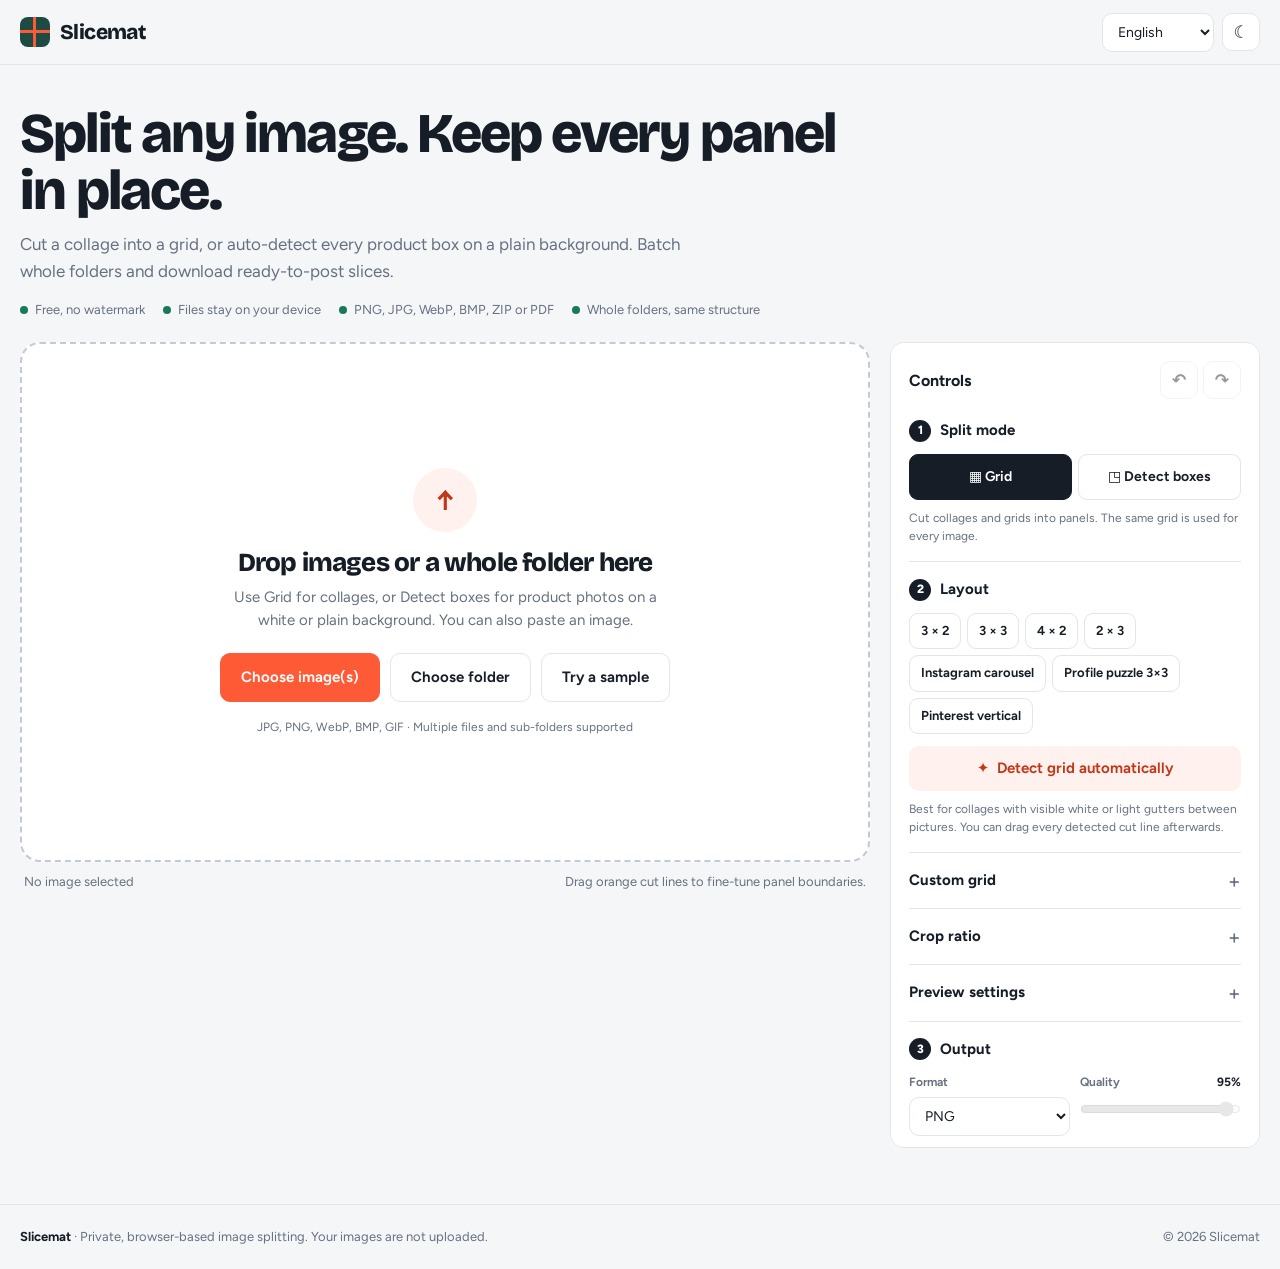
==== commit 87f447ac: "Rename index (4).html to index.html" ====
--- a/index.html
+++ b/index.html
@@ -2,126 +2,516 @@
 <html lang="en">
 <head>
 <meta charset="utf-8"><meta name="viewport" content="width=device-width,initial-scale=1">
-<meta name="theme-color" content="#13243d"><meta name="description" content="Split images into uniform or custom grids, auto-detect panel gutters, bulk export slices, and create PDFs. All processing stays in your browser.">
-<link rel="manifest" href="manifest.webmanifest"><title>Slicemat Pro — Image Grid Splitter</title>
+<meta name="theme-color" content="#ffffff">
+<meta name="description" content="Split images into grids or auto-detect every product box on a plain background. Batch whole folders, remove the background, fixed-size canvas, export PNG, JPG, WebP, BMP, ZIP or PDF. All processing stays in your browser.">
+<link rel="manifest" href="manifest.webmanifest">
+<link rel="preconnect" href="https://fonts.googleapis.com"><link rel="preconnect" href="https://fonts.gstatic.com" crossorigin>
+<link href="https://fonts.googleapis.com/css2?family=Bricolage+Grotesque:opsz,wght@12..96,700;12..96,800&family=Figtree:wght@400;500;600;700;800&display=swap" rel="stylesheet">
+<title>Slicemat · Free Image Splitter, Grid Cutter and Product Box Cropper</title>
 <style>
-:root{color-scheme:light;--bg:#f3f6fb;--surface:#fff;--surface2:#f8faff;--ink:#14243b;--muted:#68768a;--line:#dce4ef;--navy:#132a4a;--navy2:#1c3a62;--accent:#e9aa39;--accent2:#f6c96f;--good:#167a59;--bad:#b43d38;--shadow:0 12px 35px #102b4a12;--radius:18px}
-[data-theme="dark"]{color-scheme:dark;--bg:#0c1523;--surface:#142238;--surface2:#192b44;--ink:#eef4ff;--muted:#a6b5c9;--line:#2a3c55;--navy:#0a1424;--navy2:#1a3150;--accent:#efb646;--accent2:#ffd27b;--good:#60c69d;--bad:#ff8279;--shadow:0 12px 35px #0003}
-*{box-sizing:border-box}html{scroll-behavior:smooth}body{margin:0;background:var(--bg);color:var(--ink);font:15px/1.5 Inter,ui-sans-serif,system-ui,-apple-system,"Segoe UI",sans-serif}button,input,select{font:inherit}button{cursor:pointer}button:disabled{opacity:.48;cursor:not-allowed}a{color:inherit} .wrap{width:min(1440px,calc(100% - 40px));margin:auto}
-.topbar{background:var(--navy);color:#eff4fb;font-size:12px}.topbar .wrap{display:flex;justify-content:space-between;gap:14px;align-items:center;padding:9px 0}.toplinks{display:flex;gap:18px;align-items:center;flex-wrap:wrap}.topbar span{opacity:.85}
-header{background:var(--surface);border-bottom:1px solid var(--line);position:sticky;top:0;z-index:20}.head{display:flex;align-items:center;justify-content:space-between;gap:18px;min-height:72px}.brand{display:flex;align-items:center;gap:11px;font-size:20px;font-weight:850;letter-spacing:-.7px}.brandmark{width:38px;height:38px;display:grid;place-items:center;background:var(--navy);color:#fff;border-radius:12px;font-weight:900;box-shadow:inset 0 0 0 2px #fff5}.brand small{display:block;font-size:10px;letter-spacing:2px;color:var(--muted);font-weight:700;margin-top:-3px}.headtools{display:flex;gap:8px;align-items:center}.btn{border:1px solid var(--line);background:var(--surface);color:var(--ink);border-radius:11px;padding:10px 14px;font-weight:720;display:inline-flex;align-items:center;justify-content:center;gap:8px;transition:.15s}.btn:hover{transform:translateY(-1px);border-color:#91a4bc}.btn.primary{background:var(--navy);border-color:var(--navy);color:#fff}.btn.gold{background:var(--accent);border-color:var(--accent);color:#17253a}.btn.soft{background:var(--surface2)}.btn.small{padding:7px 10px;font-size:13px}.btn.icon{width:40px;height:40px;padding:0;font-size:18px}.btn:focus-visible,input:focus-visible,select:focus-visible{outline:3px solid #e9aa3980;outline-offset:2px}
-.hero{padding:35px 0 23px;display:flex;justify-content:space-between;gap:30px;align-items:end}.eyebrow{color:var(--good);font-size:12px;letter-spacing:1.5px;text-transform:uppercase;font-weight:850}.hero h1{font-size:clamp(30px,4vw,48px);line-height:1.04;letter-spacing:-1.7px;margin:7px 0 10px}.hero p{margin:0;color:var(--muted);max-width:720px;font-size:16px}.heroaside{min-width:210px;background:var(--surface);border:1px solid var(--line);border-radius:16px;padding:13px 16px;box-shadow:var(--shadow);font-size:12px;color:var(--muted)}.heroaside strong{color:var(--ink);display:block;font-size:15px;margin-bottom:2px}
-.features{display:grid;grid-template-columns:repeat(4,1fr);gap:10px;margin:6px 0 18px}.feature{background:var(--surface);border:1px solid var(--line);border-radius:14px;padding:12px 14px;display:flex;gap:10px;align-items:center}.feature .ico{width:34px;height:34px;display:grid;place-items:center;border-radius:10px;background:var(--surface2);font-size:17px}.feature b{display:block;font-size:13px}.feature small{display:block;color:var(--muted);font-size:11px}
-.workspace{display:grid;grid-template-columns:minmax(0,1fr) 370px;gap:18px;align-items:start;padding-bottom:38px}.editor{min-width:0}.stage{position:relative;min-height:510px;border:1px solid #263f5d;border-radius:20px;background-color:#172e4c;background-image:linear-gradient(#ffffff0d 1px,transparent 1px),linear-gradient(90deg,#ffffff0d 1px,transparent 1px);background-size:24px 24px;display:grid;place-items:center;padding:22px;overflow:hidden;box-shadow:var(--shadow)}.stage.empty{min-height:510px}.dropzone{background:#fff;color:#14243b;border:2px dashed #aebdd0;border-radius:18px;padding:36px 24px;text-align:center;width:min(520px,100%);box-shadow:0 15px 35px #0002}.dropicon{width:58px;height:58px;border-radius:17px;margin:0 auto 12px;background:#edf3fa;display:grid;place-items:center;font-size:28px}.dropzone h2{font-size:22px;margin:0 0 5px}.dropzone p{color:#65748a;margin:0 auto 17px;max-width:390px;font-size:13px}.dropzone.over{border-color:#e9aa39;background:#fff9ed}.dropactions{display:flex;justify-content:center;gap:9px;flex-wrap:wrap}.stage canvas{display:block;max-width:100%;max-height:72vh;touch-action:none;box-shadow:0 18px 45px #0005;border-radius:2px;cursor:crosshair}.stage.over:after{content:"Drop images to add to batch";position:absolute;inset:12px;border:3px dashed var(--accent);border-radius:16px;display:grid;place-items:center;color:#fff;background:#132a4acc;font-weight:800;font-size:22px;pointer-events:none}.stagehint{display:flex;justify-content:space-between;gap:10px;align-items:center;color:var(--muted);font-size:12px;padding:10px 3px}.queue{display:flex;gap:8px;overflow:auto;padding:2px 0 8px}.qitem{border:1px solid var(--line);background:var(--surface);border-radius:12px;padding:7px 9px;display:flex;gap:9px;align-items:center;min-width:160px;max-width:220px;text-align:left}.qitem.active{border-color:var(--accent);box-shadow:0 0 0 2px #e9aa3930}.qitem img{width:36px;height:36px;object-fit:cover;border-radius:7px;background:#e8edf4}.qitem span{min-width:0;overflow:hidden;text-overflow:ellipsis;white-space:nowrap;font-size:12px;font-weight:700}.qitem small{display:block;color:var(--muted);font-size:10px;font-weight:500}.qitem .remove{border:0;background:transparent;color:var(--muted);padding:2px 4px;margin-left:auto}
-.panel{background:var(--surface);border:1px solid var(--line);border-radius:18px;padding:16px;box-shadow:var(--shadow);position:sticky;top:88px;max-height:calc(100vh - 105px);overflow:auto}.panelhead{display:flex;justify-content:space-between;gap:10px;align-items:center;margin-bottom:10px}.panel h2{font-size:17px;margin:0;letter-spacing:-.3px}.group{border-top:1px solid var(--line);padding:13px 0}.group:first-of-type{border-top:0;padding-top:4px}.gtitle{display:flex;align-items:center;justify-content:space-between;gap:10px;font-weight:800;font-size:13px;margin-bottom:9px}.help{font-size:11px;color:var(--muted);font-weight:500}.seg{display:flex;flex-wrap:wrap;gap:6px}.chip{background:var(--surface2);border:1px solid var(--line);border-radius:9px;padding:7px 9px;font-size:12px;font-weight:700;color:var(--ink)}.chip.active{background:var(--navy);color:#fff;border-color:var(--navy)}.fieldrow{display:grid;grid-template-columns:1fr 1fr;gap:8px;margin-top:9px}.field label,.fieldlabel{display:block;font-size:11px;color:var(--muted);font-weight:750;margin-bottom:4px}.field input,.field select,.field textarea,select.textinput,input.textinput{width:100%;border:1px solid var(--line);border-radius:9px;background:var(--surface2);color:var(--ink);padding:9px 10px;font-size:13px;min-width:0}.field input[type=range]{padding:0;accent-color:var(--accent)}.field input[type=checkbox]{width:auto;accent-color:var(--navy)}.inlinecheck{display:flex;align-items:center;gap:7px;font-size:12px;color:var(--muted);margin-top:8px}.rowlayout{font-size:11px;color:var(--muted);margin-top:7px;line-height:1.5}.callout{background:var(--surface2);border:1px solid var(--line);border-radius:11px;padding:10px;font-size:11px;color:var(--muted);margin-top:8px}.autoresult{display:none;margin-top:8px;color:var(--good);font-size:11px;font-weight:700}.autoresult.show{display:block}.divider{display:flex;gap:7px;align-items:center}.divider input{flex:1;min-width:0}.panelactions{display:grid;grid-template-columns:1fr 1fr;gap:8px}.panelactions .wide{grid-column:1/-1}.rangeval{font-variant-numeric:tabular-nums;color:var(--ink)}
-.results{background:var(--surface);border:1px solid var(--line);border-radius:18px;padding:18px;margin-bottom:60px;box-shadow:var(--shadow)}.resulthead{display:flex;justify-content:space-between;gap:12px;align-items:center;flex-wrap:wrap;margin-bottom:14px}.resulthead h2{margin:0;font-size:21px}.resulthead p{margin:3px 0 0;color:var(--muted);font-size:12px}.resultbtns{display:flex;gap:8px;flex-wrap:wrap}.slices{display:grid;grid-template-columns:repeat(auto-fill,minmax(145px,1fr));gap:12px}.slice{position:relative;border:1px solid var(--line);background:var(--surface2);border-radius:12px;overflow:hidden;padding:8px;min-width:0}.slice canvas{width:100%;height:auto;display:block;background:#fff;border-radius:7px}.slice .smeta{font-size:11px;font-weight:750;padding:6px 2px 2px;display:flex;justify-content:space-between;gap:6px}.slice .smeta small{color:var(--mut);font-weight:500}.slice button{width:100%;margin-top:4px}.footer{background:var(--navy);color:#eaf1fb;padding:24px 0}.footer .wrap{display:flex;justify-content:space-between;gap:15px;align-items:center;flex-wrap:wrap}.footer small{opacity:.7}.toast{position:fixed;bottom:20px;left:50%;transform:translate(-50%,20px);background:#132a4a;color:#fff;padding:11px 16px;border-radius:12px;box-shadow:0 12px 35px #0003;opacity:0;pointer-events:none;transition:.2s;z-index:50;font-size:13px;max-width:min(92vw,600px);text-align:center}.toast.show{opacity:1;transform:translate(-50%,0)}.hidden{display:none!important}.muted{color:var(--muted)}
-@media(max-width:1100px){.workspace{grid-template-columns:minmax(0,1fr) 330px}.panel{position:static;max-height:none}}@media(max-width:860px){.workspace{grid-template-columns:1fr}.panel{order:-1}.features{grid-template-columns:repeat(2,1fr)}.stage,.stage.empty{min-height:340px}.hero{align-items:start;flex-direction:column}.heroaside{width:100%}.head{min-height:64px}.topbar .wrap{justify-content:center}.topbar .toplinks:last-child{display:none}}@media(max-width:520px){.wrap{width:calc(100% - 22px)}.brand{font-size:17px}.brandmark{width:34px;height:34px}.headtools .btn:not(.icon){padding:8px 9px;font-size:12px}.hero{padding-top:25px}.features{gap:7px}.feature{padding:9px}.workspace{gap:12px}.panel{padding:13px}.stage,.stage.empty{min-height:280px;padding:12px}.dropzone{padding:25px 14px}.fieldrow{grid-template-columns:1fr 1fr}.slices{grid-template-columns:repeat(2,minmax(0,1fr))}.resultbtns{width:100%}.resultbtns .btn{flex:1}.stagehint{align-items:flex-start;flex-direction:column}}
+:root{color-scheme:light;--bg:#f5f6f8;--surface:#fff;--soft:#f0f2f5;--ink:#161d26;--on-ink:#fff;--muted:#667180;--line:#e2e5ea;--cta:#ff5a36;--cta2:#ee4a26;--tint:#fff1ed;--tint-ink:#c2371a;--good:#16795a;--bad:#c0392f;--blue:#2f4bff;--r:14px;--check:#e9ecf0}
+[data-theme="dark"]{color-scheme:dark;--bg:#0f1418;--surface:#171e25;--soft:#1e2830;--ink:#eef2f5;--on-ink:#10161b;--muted:#9aa7b4;--line:#2b3641;--tint:#3a211b;--tint-ink:#ff9a80;--good:#5fc8a0;--bad:#ff8c82;--check:#26313b}
+*{box-sizing:border-box}html{scroll-behavior:smooth}
+body{margin:0;background:var(--bg);color:var(--ink);font:15px/1.55 Figtree,system-ui,-apple-system,"Segoe UI",sans-serif;-webkit-text-size-adjust:100%}
+button,input,select{font:inherit;color:inherit}button{cursor:pointer}button:disabled,input:disabled,select:disabled{opacity:.45;cursor:not-allowed}
+:focus-visible{outline:3px solid var(--blue);outline-offset:2px}
+.wrap{width:min(1360px,calc(100% - 40px));margin:auto}.hidden,[hidden]{display:none!important}.muted{color:var(--muted)}
+header{position:sticky;top:0;z-index:20;background:color-mix(in srgb,var(--bg) 88%,transparent);backdrop-filter:blur(10px);border-bottom:1px solid var(--line)}
+.head{display:flex;align-items:center;justify-content:space-between;gap:16px;height:64px}
+.brand{display:flex;align-items:center;gap:10px;font:800 21px 'Bricolage Grotesque',Figtree,sans-serif;letter-spacing:-.6px;color:var(--ink);text-decoration:none}
+.brandmark{width:30px;height:30px;border-radius:8px;background:#1d4a42;position:relative;overflow:hidden}.brandmark:before,.brandmark:after{content:"";position:absolute;background:var(--cta)}.brandmark:before{left:13px;top:0;bottom:0;width:3px}.brandmark:after{top:13px;left:0;right:0;height:3px}
+.headtools{display:flex;gap:8px;align-items:center}
+.btn{display:inline-flex;align-items:center;justify-content:center;gap:8px;border:1px solid var(--line);background:var(--surface);color:var(--ink);border-radius:10px;padding:10px 15px;font-weight:650;transition:background .15s,border-color .15s}
+.btn:hover:not(:disabled){background:var(--soft);border-color:#c3c9d1}
+.btn.primary{background:var(--cta);border-color:var(--cta);color:#fff}.btn.primary:hover:not(:disabled){background:var(--cta2);border-color:var(--cta2)}
+.btn.gold{background:var(--tint);border-color:transparent;color:var(--tint-ink)}.btn.gold:hover:not(:disabled){background:var(--tint);filter:brightness(.97);border-color:transparent}
+.btn.soft{background:var(--soft)}.btn.small{padding:7px 11px;font-size:13px}.btn.icon{width:38px;height:38px;padding:0;font-size:17px}.btn.on{border-color:var(--cta);box-shadow:0 0 0 3px var(--tint)}
+.textinput,select,input[type=number],input.textinput{border:1px solid var(--line);border-radius:10px;background:var(--surface);color:var(--ink);padding:9px 11px;font-size:14px;min-width:0}
+input[type=range]{width:100%;accent-color:var(--cta);margin:4px 0 0}
+input[type=color]{width:100%;height:40px;padding:3px;border:1px solid var(--line);border-radius:10px;background:var(--surface);cursor:pointer}
+.hero{padding:40px 0 22px;max-width:860px}
+.hero h1{font:800 clamp(32px,5vw,56px)/1.02 'Bricolage Grotesque',Figtree,sans-serif;letter-spacing:-1.8px;margin:0 0 12px}
+.hero p{margin:0;color:var(--muted);font-size:17px;max-width:680px}
+.trust{display:flex;flex-wrap:wrap;gap:8px 18px;list-style:none;padding:0;margin:16px 0 0;font-size:13px;color:var(--muted)}.trust li:before{content:"";display:inline-block;width:8px;height:8px;border-radius:50%;background:var(--good);margin-right:7px;margin-inline-end:7px}
+.workspace{display:grid;grid-template-columns:minmax(0,1fr) 370px;gap:20px;align-items:start;padding-bottom:30px}.editor{min-width:0}
+.stage{position:relative;min-height:520px;border:1px solid var(--line);border-radius:20px;background:var(--soft) radial-gradient(circle,var(--line) 1px,transparent 1.4px) 0 0/20px 20px;display:grid;place-items:center;padding:22px;overflow:hidden}
+.stage.empty{background:var(--surface);border:2px dashed #c4cad3}.stage.empty:hover,.stage.over{border-color:var(--cta)}
+.stage canvas{display:block;max-width:100%;max-height:74vh;touch-action:none;cursor:crosshair;background:#fff;border-radius:4px;box-shadow:0 1px 2px #0002,0 18px 40px -12px #0004}
+.stage.picking canvas{cursor:copy}
+.stage.over:after{content:attr(data-drop);position:absolute;inset:10px;border:3px dashed var(--cta);border-radius:14px;display:grid;place-items:center;background:color-mix(in srgb,var(--surface) 88%,transparent);font-weight:800;font-size:22px;pointer-events:none}
+.dropzone{text-align:center;width:min(540px,100%);padding:20px}
+.dropicon{width:64px;height:64px;border-radius:50%;margin:0 auto 16px;background:var(--tint);color:var(--tint-ink);display:grid;place-items:center;font-size:28px;font-weight:700}
+.dropzone h2{font:800 26px/1.15 'Bricolage Grotesque',Figtree,sans-serif;letter-spacing:-.8px;margin:0 0 8px}.dropzone p{color:var(--muted);margin:0 auto 20px;max-width:440px}
+.dropactions{display:flex;justify-content:center;gap:10px;flex-wrap:wrap}.dropactions .btn{padding:12px 20px}
+.dropzone .callout{text-align:center;margin-top:16px}
+.stagehint{display:flex;justify-content:space-between;gap:10px;flex-wrap:wrap;color:var(--muted);font-size:13px;padding:10px 4px}
+.queue{display:flex;gap:8px;overflow:auto;padding:2px 0 10px}
+.qitem{border:1px solid var(--line);background:var(--surface);border-radius:12px;padding:7px 10px;display:flex;gap:9px;align-items:center;min-width:170px;max-width:240px;text-align:left;text-align:start;flex:none}.qitem.active{border-color:var(--cta);box-shadow:0 0 0 3px var(--tint)}
+.qitem img{width:36px;height:36px;object-fit:cover;border-radius:7px;background:var(--soft);flex:none}.qitem span{display:block;min-width:0;overflow:hidden;text-overflow:ellipsis;white-space:nowrap;font-size:13px;font-weight:650}.qitem small{display:block;color:var(--muted);font-size:11px;font-weight:500;overflow:hidden;text-overflow:ellipsis;white-space:nowrap}.qitem .remove{border:0;background:transparent;color:var(--muted);padding:2px 5px;margin-left:auto;margin-inline-start:auto}
+.panel{background:var(--surface);border:1px solid var(--line);border-radius:var(--r);padding:6px 18px 18px;position:sticky;top:78px;max-height:calc(100vh - 94px);overflow:auto}
+.panelhead{display:flex;justify-content:space-between;align-items:center;padding:12px 0 4px}.panel h2{font:700 16px Figtree,sans-serif;margin:0}
+.group{padding:16px 0;border-top:1px solid var(--line)}.panelhead+.group{border-top:0}
+.gtitle{display:flex;align-items:center;gap:9px;font-weight:700;font-size:15px;margin-bottom:12px}.step{display:grid;place-items:center;width:22px;height:22px;border-radius:50%;background:var(--ink);color:var(--on-ink);font-size:12px;font-weight:800}
+.help{font-size:12px;color:var(--muted);font-weight:500;line-height:1.45;margin-top:4px}
+details.group>summary{list-style:none;display:flex;justify-content:space-between;align-items:center;cursor:pointer;font-weight:700;font-size:15px}details.group>summary::-webkit-details-marker{display:none}
+details.group>summary:after{content:"+";font-size:20px;line-height:1;color:var(--muted);font-weight:500}details[open].group>summary:after{content:"–"}details.group[open]>summary{margin-bottom:12px}
+.seg{display:flex;flex-wrap:wrap;gap:6px}.chip{background:var(--surface);border:1px solid var(--line);border-radius:9px;padding:7px 11px;font-size:13px;font-weight:650}.chip:hover{border-color:#aab1bb}.chip.active{background:var(--ink);color:var(--on-ink);border-color:var(--ink)}
+.modeseg{display:grid;grid-template-columns:1fr 1fr;gap:6px}.modeseg .chip{padding:11px 8px;font-size:14px}
+.fieldrow{display:grid;grid-template-columns:1fr 1fr;gap:10px;margin-top:10px}.field{margin-top:10px}.fieldrow .field{margin-top:0}
+.field label,.fieldlabel{display:flex;justify-content:space-between;gap:8px;font-size:12px;color:var(--muted);font-weight:650;margin-bottom:5px}.field label b{color:var(--ink);font-weight:700}.field input:not([type=range]):not([type=checkbox]),.field select{width:100%}
+.inlinecheck{display:flex;align-items:center;gap:9px;font-size:14px;margin-top:10px}.inlinecheck input{width:17px;height:17px;accent-color:var(--cta);flex:none}
+.callout{font-size:12px;color:var(--muted);margin-top:9px;line-height:1.5}
+.autoresult{display:none;margin-top:10px;color:var(--good);font-size:13px;font-weight:650}.autoresult.show{display:block}.autoresult.bad{color:var(--bad)}
+.swatch{display:inline-block;width:12px;height:12px;border-radius:3px;border:1px solid var(--line);vertical-align:-1px;margin:0 3px}
+.panelactions{display:grid;grid-template-columns:1fr 1fr;gap:8px}.panelactions .wide{grid-column:1/-1;padding:13px}
+.results,.report{background:var(--surface);border:1px solid var(--line);border-radius:var(--r);padding:22px;margin-bottom:24px}
+.resulthead{display:flex;justify-content:space-between;gap:14px;align-items:center;flex-wrap:wrap;margin-bottom:16px}.resulthead h2{margin:0;font:800 24px 'Bricolage Grotesque',Figtree,sans-serif;letter-spacing:-.6px}.resulthead p{margin:3px 0 0;color:var(--muted);font-size:13px}.resultbtns{display:flex;gap:8px;flex-wrap:wrap}
+.slices{display:grid;grid-template-columns:repeat(auto-fill,minmax(150px,1fr));gap:12px}
+.slice{border:1px solid var(--line);background:var(--soft);border-radius:12px;padding:8px;min-width:0}
+.slice canvas{width:100%;height:170px;object-fit:contain;display:block;border-radius:6px;background:conic-gradient(var(--check) 25%,var(--surface) 0 50%,var(--check) 0 75%,var(--surface) 0) 0 0/16px 16px}
+.slice .smeta{font-size:12px;font-weight:700;padding:8px 2px 6px;display:flex;justify-content:space-between;gap:6px}.slice .smeta small{color:var(--muted);font-weight:500}.slice button{width:100%}
+.report table{width:100%;border-collapse:collapse;font-size:13px}.report td{padding:7px 8px;border-top:1px solid var(--line);word-break:break-all}.report td:last-child{white-space:nowrap;text-align:right;text-align:end;font-weight:650}.report tr.flag td{color:var(--bad)}
+.reportwrap{max-height:340px;overflow:auto}
+.footer{border-top:1px solid var(--line);padding:22px 0;color:var(--muted);font-size:13px;margin-top:26px}.footer .wrap{display:flex;justify-content:space-between;gap:12px;flex-wrap:wrap}.footer b{color:var(--ink)}
+.toast{position:fixed;bottom:22px;left:50%;transform:translate(-50%,16px);background:var(--ink);color:var(--on-ink);padding:11px 18px;border-radius:12px;opacity:0;pointer-events:none;transition:.2s;z-index:60;font-size:14px;max-width:min(92vw,600px);text-align:center}.toast.show{opacity:1;transform:translate(-50%,0)}
+.progress{position:fixed;inset:0;z-index:55;background:#0008;display:grid;place-items:center;padding:20px}
+.pbox{background:var(--surface);border-radius:16px;padding:22px;width:min(460px,100%);box-shadow:0 20px 60px #0006}
+.pbox b{display:block;font-size:17px;margin-bottom:12px}.pbar{height:10px;border-radius:99px;background:var(--soft);overflow:hidden}.pbar i{display:block;height:100%;width:0;background:var(--cta);transition:width .15s}
+.ptext{font-size:13px;color:var(--muted);margin:10px 0 14px;overflow:hidden;text-overflow:ellipsis;white-space:nowrap}
+@media(max-width:1000px){.workspace{grid-template-columns:1fr}.panel{position:static;max-height:none}.stage,.stage.empty{min-height:340px}}
+@media(max-width:560px){.wrap{width:calc(100% - 24px)}.hero{padding-top:26px}.stage,.stage.empty{min-height:280px;padding:12px}.slices{grid-template-columns:repeat(2,minmax(0,1fr))}.resultbtns,.resultbtns .btn{width:100%}.headtools select{width:96px!important}.panel{padding:2px 14px 14px}}
+@media(prefers-reduced-motion:reduce){*{transition:none!important;scroll-behavior:auto!important}}
 </style>
 </head>
 <body>
-<div class="topbar"><div class="wrap"><div class="toplinks"><span>✦ Private browser processing</span><span>•</span><span>No uploads to a server</span></div><div class="toplinks"><span>JPG · PNG · WebP</span><span>ZIP · PDF export</span></div></div></div>
-<header><div class="wrap head"><div class="brand"><div class="brandmark">SM</div><div>Slicemat<small>IMAGE SPLITTER STUDIO</small></div></div><div class="headtools"><select id="language" class="textinput" aria-label="Language" style="width:112px"><option value="en">English</option><option value="es">Español</option><option value="ur">اردو</option></select><button class="btn icon" id="theme" aria-label="Toggle dark mode" title="Toggle dark mode">☾</button><button class="btn small" id="install" hidden>Install app</button></div></div></header>
+<header><div class="wrap head"><a class="brand" href="./"><span class="brandmark"></span>Slicemat</a><div class="headtools"><select id="language" class="textinput" aria-label="Language" style="width:112px"><option value="en">English</option><option value="es">Español</option><option value="ur">اردو</option></select><button class="btn icon" id="theme" aria-label="Toggle dark mode" title="Toggle dark mode">☾</button><button class="btn small" id="install" hidden>Install app</button></div></div></header>
 <div class="wrap">
-<section class="hero"><div><div class="eyebrow" data-i18n="eyebrow">PHASE 3 · ADVANCED IMAGE TOOLS</div><h1 data-i18n="headline">Split any image. Keep every panel in place.</h1><p data-i18n="intro">Auto-detect grid gutters, create unequal rows, adjust cut lines by hand, and export individual images or complete sets. Everything runs on your device.</p></div><div class="heroaside"><strong>✦ Smart grid detection</strong><span data-i18n="heroPrivacy">Your files stay on your device. No account, no server upload, no watermark.</span></div></section>
-<section class="features"><div class="feature"><div class="ico">⌗</div><div><b data-i18n="f1">Auto grid detection</b><small data-i18n="f1s">Finds whitespace gutters</small></div></div><div class="feature"><div class="ico">↔</div><div><b data-i18n="f2">Unequal custom rows</b><small data-i18n="f2s">3 on top, 6 below</small></div></div><div class="feature"><div class="ico">▧</div><div><b data-i18n="f3">Bulk processing</b><small data-i18n="f3s">Split multiple files</small></div></div><div class="feature"><div class="ico">⇩</div><div><b data-i18n="f4">ZIP and PDF export</b><small data-i18n="f4s">Download ready-to-use slices</small></div></div></section>
+<section class="hero"><h1 data-i18n="headline">Split any image. Keep every panel in place.</h1><p data-i18n="intro">Cut a collage into a grid, or auto-detect every product box on a plain background. Batch whole folders and download ready-to-post slices.</p>
+<ul class="trust"><li data-i18n="trust1">Free, no watermark</li><li data-i18n="trust2">Files stay on your device</li><li data-i18n="trust3">PNG, JPG, WebP, BMP, ZIP or PDF</li><li data-i18n="trust4">Whole folders, same structure</li></ul></section>
 <main class="workspace">
 <section class="editor">
-<div class="stage empty" id="stage"><div class="dropzone" id="dropzone"><div class="dropicon">⇧</div><h2 data-i18n="dropTitle">Drop your image or collage here</h2><p data-i18n="dropText">Upload a grid with different row counts, such as 3 images in the top row and 6 in the bottom row. You can also paste an image.</p><div class="dropactions"><button class="btn primary" id="choose" data-i18n="choose">Choose image(s)</button><button class="btn" id="sample" data-i18n="sample">Try sample grid</button></div><div class="callout" style="text-align:left;margin-top:16px">JPG, PNG, WebP · Multiple files supported · Files never leave your browser</div></div><canvas id="preview" class="hidden" aria-label="Image preview. Drag cut lines to adjust the grid."></canvas></div>
-<div class="stagehint"><span id="imageinfo" data-i18n="noImage">No image selected</span><span data-i18n="dragHint">Drag orange cut lines to fine-tune panel boundaries.</span></div>
+<div class="stage empty" id="stage" data-drop="Drop images or folders to add them"><div class="dropzone" id="dropzone"><div class="dropicon">↑</div><h2 data-i18n="dropTitle">Drop images or a whole folder here</h2><p data-i18n="dropText">Use Grid for collages, or Detect boxes for product photos on a white or plain background. You can also paste an image.</p><div class="dropactions"><button class="btn primary" id="choose" data-i18n="choose">Choose image(s)</button><button class="btn" id="chooseFolder" data-i18n="chooseFolder">Choose folder</button><button class="btn" id="sample" data-i18n="sample">Try a sample</button></div><div class="callout">JPG, PNG, WebP, BMP, GIF · Multiple files and sub-folders supported</div></div><canvas id="preview" class="hidden" aria-label="Image preview"></canvas></div>
+<div class="stagehint"><span id="imageinfo">No image selected</span><span id="dragHint"></span></div>
 <div class="queue hidden" id="queue" aria-label="Uploaded image queue"></div>
 </section>
+
 <aside class="panel">
-<div class="panelhead"><h2 data-i18n="controls">Grid controls</h2><div class="row" style="display:flex;gap:5px"><button class="btn icon small" id="undo" title="Undo" aria-label="Undo" disabled>↶</button><button class="btn icon small" id="redo" title="Redo" aria-label="Redo" disabled>↷</button></div></div>
-<div class="group"><div class="gtitle"><span data-i18n="autoDetect">Auto-detect layout</span><span class="help" data-i18n="recommended">Recommended</span></div><button class="btn gold" id="autodetect" style="width:100%">✦ <span data-i18n="detectBtn">Detect grid automatically</span></button><div class="autoresult" id="autostatus"></div><div class="callout" data-i18n="autoHelp">Best for collages with visible white or light gutters between pictures. You can drag every detected cut line afterwards.</div></div>
-<div class="group"><div class="gtitle"><span data-i18n="presets">Quick layouts</span></div><div class="seg" id="presets"><button class="chip" data-layout="3x2">3 × 2</button><button class="chip" data-layout="3x3">3 × 3</button><button class="chip" data-layout="4x2">4 × 2</button><button class="chip" data-layout="2x3">2 × 3</button></div><div class="seg" style="margin-top:7px"><button class="chip" data-layout="igcarousel">Instagram carousel</button><button class="chip" data-layout="igpuzzle">Profile puzzle 3×3</button><button class="chip" data-layout="pinterest">Pinterest vertical</button></div></div>
-<div class="group"><div class="gtitle"><span data-i18n="customGrid">Custom grid</span><span class="help" data-i18n="unequal">Unequal rows supported</span></div><div class="field"><label for="rowPattern" data-i18n="rowPattern">Images per row (e.g. 3,6)</label><input id="rowPattern" class="textinput" value="3,3,3" placeholder="3,6 or 4,4,2"></div><div class="rowlayout" data-i18n="rowHelp">Each number is the number of panels in that row. Example: 3,6 creates 3 panels across the top and 6 across the bottom.</div><div class="fieldrow"><div class="field"><label for="uniformRows" data-i18n="uniformRows">Uniform rows</label><input id="uniformRows" type="number" min="1" max="20" value="3"></div><div class="field"><label for="uniformCols" data-i18n="uniformCols">Uniform columns</label><input id="uniformCols" type="number" min="1" max="20" value="3"></div></div><div class="panelactions" style="margin-top:9px"><button class="btn soft" id="applyCustom" data-i18n="applyRows">Apply row pattern</button><button class="btn" id="applyUniform" data-i18n="applyUniform">Apply uniform</button></div></div>
-<div class="group"><div class="gtitle"><span data-i18n="smartCrop">Smart crop & output ratio</span></div><div class="field"><label for="ratio" data-i18n="tileRatio">Individual tile ratio</label><select id="ratio" class="textinput"><option value="auto">Original tile ratio</option><option value="1:1">Square · 1:1</option><option value="4:5">Portrait · 4:5</option><option value="3:4">Portrait · 3:4</option><option value="2:3">Pinterest · 2:3</option><option value="16:9">Landscape · 16:9</option><option value="9:16">Story · 9:16</option></select></div><label class="inlinecheck"><input type="checkbox" id="smart" checked> <span data-i18n="smartCheck">Smart focal crop when a ratio is selected</span></label><button class="btn soft small" id="focus" style="margin-top:8px;width:100%" data-i18n="findFocus">Find important area</button><div class="field" style="margin-top:10px"><label for="scale" data-i18n="outputWidth">Output width per slice</label><select id="scale" class="textinput"><option value="0" data-i18n="keepOriginal">Keep original pixels</option><option value="1080">1080 px</option><option value="1500">1500 px</option><option value="2048">2048 px</option><option value="3000">3000 px</option></select></div></div>
-<div class="group"><div class="gtitle"><span data-i18n="previewSettings">Preview settings</span></div><label class="inlinecheck"><input type="checkbox" id="showCuts" checked> <span data-i18n="showCuts">Show cut lines</span></label><label class="inlinecheck"><input type="checkbox" id="showNums" checked> <span data-i18n="showNums">Show slice numbers</span></label><div class="field" style="margin-top:9px"><label for="order" data-i18n="sliceOrder">Slice numbering</label><select id="order" class="textinput"><option value="read">Reading order (left to right)</option><option value="reverse">Instagram posting order (reverse)</option></select></div></div>
-<div class="group"><div class="gtitle"><span data-i18n="export">Export</span></div><div class="fieldrow"><div class="field"><label for="format" data-i18n="format">Format</label><select id="format" class="textinput"><option value="image/png">PNG</option><option value="image/jpeg">JPG</option><option value="image/webp">WebP</option></select></div><div class="field"><label for="quality" data-i18n="quality">Quality</label><select id="quality" class="textinput"><option value="0.9">90%</option><option value="0.95" selected>95%</option><option value="1">100%</option></select></div></div><div class="panelactions" style="margin-top:10px"><button class="btn primary wide" id="downloadZip" data-i18n="downloadZip">Download slices · ZIP</button><button class="btn soft" id="downloadPdf" data-i18n="downloadPdf">Export PDF</button><button class="btn soft" id="downloadAll" data-i18n="downloadAll">Download current</button><button class="btn" id="clear" data-i18n="clear">Clear image</button></div><div class="callout" data-i18n="exportHelp">For bulk export, upload multiple images. The same grid layout will be applied to every file and packed into one ZIP.</div></div>
-<div class="group"><div class="gtitle"><span data-i18n="batch">Bulk image queue</span><span class="help" id="batchCount">0 files</span></div><button class="btn soft" id="addMore" style="width:100%" data-i18n="addMore">＋ Add more images</button></div>
+<div class="panelhead"><h2 data-i18n="controls">Controls</h2><div style="display:flex;gap:5px"><button class="btn icon small" id="undo" title="Undo (Ctrl+Z)" aria-label="Undo" disabled>↶</button><button class="btn icon small" id="redo" title="Redo (Ctrl+Y)" aria-label="Redo" disabled>↷</button></div></div>
+
+<section class="group"><div class="gtitle"><span class="step">1</span><span data-i18n="modeTitle">Split mode</span></div>
+<div class="modeseg"><button class="chip" data-mode="grid" data-i18n="modeGrid">▦ Grid</button><button class="chip" data-mode="boxes" data-i18n="modeBoxes">◳ Detect boxes</button></div>
+<div class="callout" id="modeHelp"></div></section>
+
+<!-- GRID MODE -->
+<section class="group gridOnly"><div class="gtitle"><span class="step">2</span><span data-i18n="presets">Layout</span></div>
+<div class="seg" id="presets"><button class="chip" data-layout="3x2">3 × 2</button><button class="chip" data-layout="3x3">3 × 3</button><button class="chip" data-layout="4x2">4 × 2</button><button class="chip" data-layout="2x3">2 × 3</button><button class="chip" data-layout="igcarousel">Instagram carousel</button><button class="chip" data-layout="igpuzzle">Profile puzzle 3×3</button><button class="chip" data-layout="pinterest">Pinterest vertical</button></div>
+<button class="btn gold" id="autodetect" style="width:100%;margin-top:12px">✦ <span data-i18n="detectBtn">Detect grid automatically</span></button><div class="autoresult" id="autostatus"></div><div class="callout" data-i18n="autoHelp">Best for collages with visible white or light gutters between pictures. You can drag every detected cut line afterwards.</div></section>
+<details class="group gridOnly"><summary><span data-i18n="customGrid">Custom grid</span></summary>
+<div class="field" style="margin-top:0"><label for="rowPattern" data-i18n="rowPattern">Images per row (e.g. 3,6)</label><input id="rowPattern" class="textinput" value="3,3,3" placeholder="3,6 or 4,4,2"></div><div class="help" data-i18n="rowHelp">Each number is the number of panels in that row. Example: 3,6 creates 3 panels across the top and 6 across the bottom.</div>
+<div class="fieldrow"><div class="field"><label for="uniformRows" data-i18n="uniformRows">Uniform rows</label><input id="uniformRows" type="number" min="1" max="20" value="3"></div><div class="field"><label for="uniformCols" data-i18n="uniformCols">Uniform columns</label><input id="uniformCols" type="number" min="1" max="20" value="3"></div></div>
+<div class="panelactions" style="margin-top:10px"><button class="btn soft" id="applyCustom" data-i18n="applyRows">Apply row pattern</button><button class="btn" id="applyUniform" data-i18n="applyUniform">Apply uniform</button></div></details>
+<details class="group gridOnly"><summary><span data-i18n="smartCrop">Crop ratio</span></summary>
+<div class="field" style="margin-top:0"><label for="ratio" data-i18n="tileRatio">Individual tile ratio</label><select id="ratio"><option value="auto" data-i18n="ratioAuto">Original tile ratio</option><option value="1:1">Square · 1:1</option><option value="4:5">Portrait · 4:5</option><option value="3:4">Portrait · 3:4</option><option value="2:3">Pinterest · 2:3</option><option value="16:9">Landscape · 16:9</option><option value="9:16">Story · 9:16</option></select></div>
+<label class="inlinecheck"><input type="checkbox" id="smart"> <span data-i18n="smartCheck">Smart focal crop when a ratio is selected</span></label><button class="btn soft small" id="focus" style="margin-top:10px;width:100%" data-i18n="findFocus">Find important area</button></details>
+
+<!-- BOX MODE -->
+<section class="group boxOnly"><div class="gtitle"><span class="step">2</span><span data-i18n="detectTitle">Box detection</span></div>
+<div class="field" style="margin-top:0"><label for="tol"><span data-i18n="tol">Background tolerance</span><b id="tolVal"></b></label><input type="range" id="tol" min="5" max="150" step="1"><div class="help" data-i18n="tolHelp">Higher ignores more of the background colour. Raise it for JPEG noise or light shadows.</div></div>
+<div class="field"><label for="close"><span data-i18n="close">Merge distance (px)</span><b id="closeVal"></b></label><input type="range" id="close" min="0" max="80" step="1"><div class="help" data-i18n="closeHelp">One box breaks into pieces → increase. Two nearby boxes join → decrease.</div></div>
+<div class="fieldrow"><div class="field"><label for="minArea" data-i18n="minArea">Min size (% of image)</label><input type="number" id="minArea" min="0.05" max="60" step="0.1"></div><div class="field"><label for="pad" data-i18n="pad">Padding (px)</label><input type="number" id="pad" min="0" max="1000" step="1"></div></div>
+<div class="help" data-i18n="minHelp">A small box is missed → lower the min size (e.g. 0.4).</div>
+<div class="field"><label for="soft"><span data-i18n="soft">Edge softness (px)</span><b id="softVal"></b></label><input type="range" id="soft" min="0" max="6" step="0.5"></div>
+<label class="inlinecheck"><input type="checkbox" id="autoBg"> <span data-i18n="autoBg">Detect the photo's background colour automatically</span></label>
+<div class="fieldrow"><div class="field"><label for="bgColor" data-i18n="bgPick">Photo background</label><input type="color" id="bgColor"></div><div class="field"><label>&nbsp;</label><button class="btn soft" id="pickBg" style="width:100%;height:40px" data-i18n="pickBg">🎯 Pick from photo</button></div></div>
+<div class="autoresult" id="boxStatus"></div>
+<button class="btn gold" id="redetect" style="width:100%;margin-top:12px" data-i18n="redetect">↻ Re-detect boxes</button>
+<div class="callout" data-i18n="boxNote">Works on plain or white backgrounds. White areas inside a box are kept. Each image in the batch is detected separately.</div></section>
+
+<details class="group"><summary><span data-i18n="previewSettings">Preview settings</span></summary>
+<label class="inlinecheck" style="margin-top:0"><input type="checkbox" id="showCuts"> <span data-i18n="showCuts">Show cut lines / boxes</span></label><label class="inlinecheck"><input type="checkbox" id="showNums"> <span data-i18n="showNums">Show slice numbers</span></label>
+<div class="field" style="margin-top:12px"><label for="order" data-i18n="sliceOrder">Slice numbering</label><select id="order"><option value="read" data-i18n="orderRead">Reading order (left to right)</option><option value="reverse" data-i18n="orderReverse">Instagram posting order (reverse)</option></select></div></details>
+
+<section class="group"><div class="gtitle"><span class="step">3</span><span data-i18n="output">Output</span></div>
+<div class="fieldrow" style="margin-top:0"><div class="field"><label for="format" data-i18n="format">Format</label><select id="format"><option value="image/png">PNG</option><option value="image/webp">WebP</option><option value="image/jpeg">JPG</option><option value="image/bmp">BMP</option></select></div><div class="field"><label for="quality"><span data-i18n="quality">Quality</span><b id="qualityVal"></b></label><input type="range" id="quality" min="1" max="100" step="1"></div></div>
+<div class="field"><label for="sizeMode" data-i18n="sizeMode">Size</label><select id="sizeMode"><option value="original" data-i18n="sizeOriginal">Original size</option><option value="width" data-i18n="sizeWidth">Fixed width</option><option value="fixed" data-i18n="sizeFixed">Fixed canvas W × H</option></select></div>
+<div class="field" id="widthField"><label for="outWidth" data-i18n="width">Width (px)</label><input type="number" id="outWidth" min="16" max="10000" step="1" list="widths"><datalist id="widths"><option value="1080"><option value="1500"><option value="2048"><option value="3000"></datalist></div>
+<div class="fieldrow" id="fixedFields"><div class="field"><label for="outW" data-i18n="width">Width (px)</label><input type="number" id="outW" min="16" max="10000" step="1"></div><div class="field"><label for="outH" data-i18n="height">Height (px)</label><input type="number" id="outH" min="16" max="10000" step="1"></div></div>
+<label class="inlinecheck" id="upscaleRow"><input type="checkbox" id="upscale"> <span data-i18n="upscale">Enlarge small slices to fill the canvas</span></label>
+<div class="fieldrow"><div class="field"><label for="bgMode" data-i18n="bgMode">Background</label><select id="bgMode"><option value="original" data-i18n="bgOriginal">Keep original</option><option value="transparent" data-i18n="bgTransparent">Transparent cut-out</option><option value="color" data-i18n="bgColorOpt">Solid colour cut-out</option></select></div><div class="field" id="fillField"><label for="fill" data-i18n="fill">Fill colour</label><input type="color" id="fill"></div></div>
+<div class="help" id="bgHelp"></div>
+<label class="inlinecheck"><input type="checkbox" id="perFolder"> <span data-i18n="perFolder">Put each image in its own folder in the ZIP</span></label></section>
+
+<section class="group"><div class="gtitle"><span class="step">4</span><span data-i18n="export">Download</span></div>
+<div class="panelactions"><button class="btn primary wide" id="downloadZip" data-i18n="downloadZip">Download all · ZIP</button><button class="btn soft" id="downloadPdf" data-i18n="downloadPdf">Export PDF</button><button class="btn soft" id="downloadAll" data-i18n="downloadAll">Current · ZIP</button><button class="btn wide" id="clear" data-i18n="clear">Clear all</button></div>
+<div class="callout" data-i18n="exportHelp">Every image in the queue is processed. Folder uploads keep the same sub-folder structure inside the ZIP. Files are named like product_1, product_2.</div></section>
+<section class="group"><div class="gtitle" style="margin-bottom:10px"><span data-i18n="batch">Bulk image queue</span><span class="help" id="batchCount" style="margin:0">0 files</span></div><div class="panelactions"><button class="btn soft" id="addMore" data-i18n="addMore">＋ Images</button><button class="btn soft" id="addFolder" data-i18n="addFolder">📁 Folder</button></div></section>
 </aside>
 </main>
-<section class="results hidden" id="results"><div class="resulthead"><div><h2 data-i18n="yourSlices">Your slices</h2><p id="resultSummary">Each slice can be downloaded on its own or as a complete ZIP.</p></div><div class="resultbtns"><button class="btn" id="downloadZip2" data-i18n="downloadZip">Download slices · ZIP</button><button class="btn gold" id="downloadPdf2" data-i18n="downloadPdf">Export PDF</button></div></div><div class="slices" id="sliceList"></div></section>
+<section class="results hidden" id="results"><div class="resulthead"><div><h2 data-i18n="yourSlices">Your slices</h2><p id="resultSummary"></p></div><div class="resultbtns"><button class="btn primary" id="downloadZip2" data-i18n="downloadZip">Download all · ZIP</button><button class="btn gold" id="downloadPdf2" data-i18n="downloadPdf">Export PDF</button></div></div><div class="slices" id="sliceList"></div></section>
+<section class="report" id="report" hidden><div class="resulthead"><div><h2 data-i18n="report">Batch report</h2><p id="reportSummary"></p></div><button class="btn small" id="closeReport">×</button></div><div class="reportwrap"><table><tbody id="reportRows"></tbody></table></div></section>
 </div>
-<footer class="footer"><div class="wrap"><div><b>Slicemat Pro</b><br><small data-i18n="footerPrivacy">Private, browser-based image splitting. Your images are not uploaded.</small></div><small>© <span id="year"></span> Slicemat · <span data-i18n="footerNote">Built for precise image slicing.</span></small></div></footer>
+<footer class="footer"><div class="wrap"><div><b>Slicemat</b> · <span data-i18n="footerPrivacy">Private, browser-based image splitting. Your images are not uploaded.</span></div><span>© <span id="year"></span> Slicemat</span></div></footer>
+<div class="progress" id="progress" hidden><div class="pbox" role="dialog" aria-modal="true" aria-labelledby="ptitle"><b id="ptitle">Processing…</b><div class="pbar"><i id="pfill"></i></div><div class="ptext" id="ptext"></div><button class="btn small" id="pcancel" data-i18n="cancel">Cancel</button></div></div>
 <div class="toast" id="toast" role="status" aria-live="polite"></div>
-<input type="file" id="picker" accept="image/png,image/jpeg,image/webp,image/gif" multiple hidden>
+<input type="file" id="picker" accept="image/png,image/jpeg,image/webp,image/gif,image/bmp,.bmp" multiple hidden>
+<input type="file" id="folderPicker" webkitdirectory directory multiple hidden>
 <script>
 (()=>{
 'use strict';
-const $=id=>document.getElementById(id),canvas=$('preview'),ctx=canvas.getContext('2d');
+const $=id=>document.getElementById(id);
+const canvas=$('preview'),ctx=canvas.getContext('2d');
+
+/* ---------------- Translations ---------------- */
 const I18N={
- en:{eyebrow:'PHASE 3 · ADVANCED IMAGE TOOLS',headline:'Split any image. Keep every panel in place.',intro:'Auto-detect grid gutters, create unequal rows, adjust cut lines by hand, and export individual images or complete sets. Everything runs on your device.',heroPrivacy:'Your files stay on your device. No account, no server upload, no watermark.',f1:'Auto grid detection',f1s:'Finds whitespace gutters',f2:'Unequal custom rows',f2s:'3 on top, 6 below',f3:'Bulk processing',f3s:'Split multiple files',f4:'ZIP and PDF export',f4s:'Download ready-to-use slices',dropTitle:'Drop your image or collage here',dropText:'Upload a grid with different row counts, such as 3 images in the top row and 6 in the bottom row. You can also paste an image.',choose:'Choose image(s)',sample:'Try sample grid',noImage:'No image selected',dragHint:'Drag orange cut lines to fine-tune panel boundaries.',controls:'Grid controls',autoDetect:'Auto-detect layout',recommended:'Recommended',detectBtn:'Detect grid automatically',autoHelp:'Best for collages with visible white or light gutters between pictures. You can drag every detected cut line afterwards.',presets:'Quick layouts',customGrid:'Custom grid',unequal:'Unequal rows supported',rowPattern:'Images per row (e.g. 3,6)',rowHelp:'Each number is the number of panels in that row. Example: 3,6 creates 3 panels across the top and 6 across the bottom.',uniformRows:'Uniform rows',uniformCols:'Uniform columns',applyRows:'Apply row pattern',applyUniform:'Apply uniform',smartCrop:'Smart crop & output ratio',tileRatio:'Individual tile ratio',smartCheck:'Smart focal crop when a ratio is selected',findFocus:'Find important area',outputWidth:'Output width per slice',keepOriginal:'Keep original pixels',previewSettings:'Preview settings',showCuts:'Show cut lines',showNums:'Show slice numbers',sliceOrder:'Slice numbering',export:'Export',format:'Format',quality:'Quality',downloadZip:'Download slices · ZIP',downloadPdf:'Export PDF',downloadAll:'Download current',clear:'Clear image',exportHelp:'For bulk export, upload multiple images. The same grid layout will be applied to every file and packed into one ZIP.',batch:'Bulk image queue',addMore:'＋ Add more images',yourSlices:'Your slices',footerPrivacy:'Private, browser-based image splitting. Your images are not uploaded.',footerNote:'Built for precise image slicing.'},
- es:{eyebrow:'FASE 3 · HERRAMIENTAS AVANZADAS',headline:'Divide cualquier imagen con precisión.',intro:'Detecta separaciones automáticamente, crea filas desiguales, ajusta los cortes y exporta imágenes individuales o conjuntos completos. Todo funciona en tu dispositivo.',heroPrivacy:'Tus archivos permanecen en tu dispositivo. Sin cuenta ni cargas al servidor.',f1:'Detección automática',f1s:'Encuentra espacios en blanco',f2:'Filas personalizadas',f2s:'3 arriba, 6 abajo',f3:'Procesamiento por lotes',f3s:'Divide varios archivos',f4:'Exportación ZIP y PDF',f4s:'Descarga todas las partes',dropTitle:'Suelta tu imagen o collage aquí',dropText:'Sube una cuadrícula con distintas cantidades por fila, por ejemplo 3 arriba y 6 abajo. También puedes pegar una imagen.',choose:'Elegir imágenes',sample:'Probar ejemplo',noImage:'Ninguna imagen seleccionada',dragHint:'Arrastra las líneas naranjas para ajustar los cortes.',controls:'Controles de cuadrícula',autoDetect:'Detección automática',recommended:'Recomendado',detectBtn:'Detectar cuadrícula',autoHelp:'Ideal para collages con separaciones blancas o claras entre imágenes. Después puedes arrastrar cada línea.',presets:'Diseños rápidos',customGrid:'Cuadrícula personalizada',unequal:'Admite filas desiguales',rowPattern:'Imágenes por fila (ej. 3,6)',rowHelp:'Cada número indica los paneles de esa fila. Ejemplo: 3,6 crea 3 paneles arriba y 6 abajo.',uniformRows:'Filas iguales',uniformCols:'Columnas iguales',applyRows:'Aplicar filas',applyUniform:'Aplicar cuadrícula',smartCrop:'Recorte inteligente',tileRatio:'Proporción de cada parte',smartCheck:'Encuadre inteligente al elegir proporción',findFocus:'Buscar zona importante',outputWidth:'Ancho por parte',keepOriginal:'Mantener píxeles originales',previewSettings:'Vista previa',showCuts:'Mostrar líneas',showNums:'Mostrar números',sliceOrder:'Orden de partes',export:'Exportar',format:'Formato',quality:'Calidad',downloadZip:'Descargar partes · ZIP',downloadPdf:'Exportar PDF',downloadAll:'Descargar actual',clear:'Quitar imagen',exportHelp:'Para exportar por lotes, sube varias imágenes. Se aplicará el mismo diseño a todas y se guardarán en un ZIP.',batch:'Cola de imágenes',addMore:'＋ Añadir imágenes',yourSlices:'Tus partes',footerPrivacy:'División privada en el navegador. Las imágenes no se suben.',footerNote:'Creado para cortes precisos.'},
- ur:{eyebrow:'ایڈوانس امیج ٹولز',headline:'تصویر کو حصوں میں تقسیم کریں۔',intro:'گرڈ خودکار طور پر شناخت کریں، ہر قطار میں مختلف تصاویر رکھیں، کٹ لائنز کو ہاتھ سے درست کریں اور ZIP یا PDF میں ایکسپورٹ کریں۔',heroPrivacy:'آپ کی تصاویر اسی ڈیوائس پر رہتی ہیں، سرور پر اپ لوڈ نہیں ہوتیں۔',f1:'آٹو گرڈ ڈیٹیکشن',f1s:'سفید خالی جگہیں تلاش کرے',f2:'مختلف قطاریں',f2s:'اوپر 3، نیچے 6',f3:'بلک پروسیسنگ',f3s:'کئی فائلیں ایک ساتھ',f4:'ZIP اور PDF',f4s:'تمام حصے ڈاؤن لوڈ کریں',dropTitle:'تصویر یا گرڈ یہاں ڈراپ کریں',dropText:'ایسا گرڈ اپ لوڈ کریں جس میں ہر قطار میں مختلف تعداد ہو، مثلاً اوپر 3 اور نیچے 6 تصاویر۔',choose:'تصاویر منتخب کریں',sample:'نمونہ دیکھیں',noImage:'کوئی تصویر منتخب نہیں',dragHint:'نارنجی لائنز کھینچ کر کٹ کی جگہ درست کریں۔',controls:'گرڈ کنٹرولز',autoDetect:'خودکار شناخت',recommended:'تجویز کردہ',detectBtn:'گرڈ خودکار شناخت کریں',autoHelp:'سفید یا ہلکی لائنوں والے گرڈ کے لیے بہتر ہے۔ بعد میں ہر لائن کو کھینچ کر درست کیا جا سکتا ہے۔',presets:'فوری لے آؤٹس',customGrid:'کسٹم گرڈ',unequal:'مختلف قطاریں ممکن ہیں',rowPattern:'ہر قطار میں تصاویر (مثلاً 3,6)',rowHelp:'ہر نمبر اس قطار کے پینلز کی تعداد ہے۔ 3,6 سے اوپر 3 اور نیچے 6 پینل بنیں گے۔',uniformRows:'برابر قطاریں',uniformCols:'برابر کالم',applyRows:'قطاریں لاگو کریں',applyUniform:'برابر گرڈ لگائیں',smartCrop:'اسمارٹ کراپ',tileRatio:'ہر حصے کا تناسب',smartCheck:'منتخب تناسب پر اسمارٹ فوکل کراپ',findFocus:'اہم جگہ تلاش کریں',outputWidth:'ہر حصے کی چوڑائی',keepOriginal:'اصل پکسلز برقرار رکھیں',previewSettings:'پری ویو سیٹنگز',showCuts:'کٹ لائنز دکھائیں',showNums:'نمبر دکھائیں',sliceOrder:'حصوں کی ترتیب',export:'ایکسپورٹ',format:'فارمیٹ',quality:'کوالٹی',downloadZip:'حصے ڈاؤن لوڈ · ZIP',downloadPdf:'PDF بنائیں',downloadAll:'موجودہ ڈاؤن لوڈ',clear:'تصویر ہٹائیں',exportHelp:'بلک ایکسپورٹ کے لیے متعدد تصاویر اپ لوڈ کریں۔ ایک ہی گرڈ ہر تصویر پر لاگو ہوگا۔',batch:'بلک امیج قطار',addMore:'＋ مزید تصاویر',yourSlices:'آپ کے حصے',footerPrivacy:'تصاویر براؤزر میں ہی پروسیس ہوتی ہیں، اپ لوڈ نہیں ہوتیں۔',footerNote:'درست امیج کٹنگ کے لیے بنایا گیا۔'}
+en:{headline:'Split any image. Keep every panel in place.',intro:'Cut a collage into a grid, or auto-detect every product box on a plain background. Batch whole folders and download ready-to-post slices.',trust1:'Free, no watermark',trust2:'Files stay on your device',trust3:'PNG, JPG, WebP, BMP, ZIP or PDF',trust4:'Whole folders, same structure',dropTitle:'Drop images or a whole folder here',dropText:'Use Grid for collages, or Detect boxes for product photos on a white or plain background. You can also paste an image.',choose:'Choose image(s)',chooseFolder:'Choose folder',sample:'Try a sample',noImage:'No image selected',loading:'Loading image…',dragHint:'Drag orange cut lines to fine-tune panel boundaries.',dragHintBoxes:'Orange boxes show each detected object.',controls:'Controls',modeTitle:'Split mode',modeGrid:'▦ Grid',modeBoxes:'◳ Detect boxes',modeGridHelp:'Cut collages and grids into panels. The same grid is used for every image.',modeBoxesHelp:'Find each separate product or box on a plain background and crop it out. Every image is detected on its own.',presets:'Layout',detectBtn:'Detect grid automatically',autoHelp:'Best for collages with visible white or light gutters between pictures. You can drag every detected cut line afterwards.',customGrid:'Custom grid',rowPattern:'Images per row (e.g. 3,6)',rowHelp:'Each number is the number of panels in that row. Example: 3,6 creates 3 panels across the top and 6 across the bottom.',uniformRows:'Uniform rows',uniformCols:'Uniform columns',applyRows:'Apply row pattern',applyUniform:'Apply uniform',smartCrop:'Crop ratio',tileRatio:'Individual tile ratio',ratioAuto:'Original tile ratio',smartCheck:'Smart focal crop when a ratio is selected',findFocus:'Find important area',detectTitle:'Box detection',tol:'Background tolerance',tolHelp:'Higher ignores more of the background colour. Raise it for JPEG noise or light shadows.',close:'Merge distance (px)',closeHelp:'One box breaks into pieces → increase. Two nearby boxes join → decrease.',minArea:'Min size (% of image)',pad:'Padding (px)',minHelp:'A small box is missed → lower the min size (e.g. 0.4).',soft:'Edge softness (px)',autoBg:"Detect the photo's background colour automatically",bgPick:'Photo background',pickBg:'🎯 Pick from photo',redetect:'↻ Re-detect boxes',boxNote:'Works on plain or white backgrounds. White areas inside a box are kept. Each image in the batch is detected separately.',previewSettings:'Preview settings',showCuts:'Show cut lines / boxes',showNums:'Show slice numbers',sliceOrder:'Slice numbering',orderRead:'Reading order (left to right)',orderReverse:'Instagram posting order (reverse)',output:'Output',format:'Format',quality:'Quality',sizeMode:'Size',sizeOriginal:'Original size',sizeWidth:'Fixed width',sizeFixed:'Fixed canvas W × H',width:'Width (px)',height:'Height (px)',upscale:'Enlarge small slices to fill the canvas',bgMode:'Background',bgOriginal:'Keep original',bgTransparent:'Transparent cut-out',bgColorOpt:'Solid colour cut-out',fill:'Fill colour',bgHelpBoxes:'Cut-out removes the photo background around each box. JPG and BMP cannot be transparent, so white is used.',bgHelpGrid:'Cut-out works in Detect boxes mode. In Grid mode the colour fills empty space on a fixed canvas.',perFolder:'Put each image in its own folder in the ZIP',export:'Download',downloadZip:'Download all · ZIP',downloadPdf:'Export PDF',downloadAll:'Current · ZIP',clear:'Clear all',exportHelp:'Every image in the queue is processed. Folder uploads keep the same sub-folder structure inside the ZIP. Files are named like product_1, product_2.',batch:'Bulk image queue',addMore:'＋ Images',addFolder:'📁 Folder',yourSlices:'Your slices',report:'Batch report',cancel:'Cancel',check:'check',noBoxes:'No boxes found. Lower the min size or tolerance, or pick the background colour.',pickNow:'Click the background of the photo to pick its colour.',footerPrivacy:'Private, browser-based image splitting. Your images are not uploaded.',drop:'Drop images or folders to add them'},
+es:{headline:'Divide cualquier imagen con precisión.',intro:'Corta un collage en cuadrícula o detecta automáticamente cada caja de producto sobre un fondo liso. Procesa carpetas completas y descarga las partes.',trust1:'Gratis, sin marca de agua',trust2:'Tus archivos no salen del dispositivo',trust3:'PNG, JPG, WebP, BMP, ZIP o PDF',trust4:'Carpetas completas, misma estructura',dropTitle:'Suelta imágenes o una carpeta aquí',dropText:'Usa Cuadrícula para collages o Detectar cajas para fotos de producto con fondo blanco o liso. También puedes pegar una imagen.',choose:'Elegir imágenes',chooseFolder:'Elegir carpeta',sample:'Probar ejemplo',noImage:'Ninguna imagen seleccionada',loading:'Cargando imagen…',dragHint:'Arrastra las líneas naranjas para ajustar los cortes.',dragHintBoxes:'Los recuadros naranjas muestran cada objeto detectado.',controls:'Controles',modeTitle:'Modo de corte',modeGrid:'▦ Cuadrícula',modeBoxes:'◳ Detectar cajas',modeGridHelp:'Corta collages en paneles. Se usa la misma cuadrícula en todas las imágenes.',modeBoxesHelp:'Encuentra cada producto o caja sobre un fondo liso y lo recorta. Cada imagen se analiza por separado.',presets:'Diseño',detectBtn:'Detectar cuadrícula',autoHelp:'Ideal para collages con separaciones blancas o claras. Después puedes arrastrar cada línea.',customGrid:'Cuadrícula personalizada',rowPattern:'Imágenes por fila (ej. 3,6)',rowHelp:'Cada número indica los paneles de esa fila. Ejemplo: 3,6 crea 3 arriba y 6 abajo.',uniformRows:'Filas iguales',uniformCols:'Columnas iguales',applyRows:'Aplicar filas',applyUniform:'Aplicar cuadrícula',smartCrop:'Proporción de recorte',tileRatio:'Proporción de cada parte',ratioAuto:'Proporción original',smartCheck:'Encuadre inteligente al elegir proporción',findFocus:'Buscar zona importante',detectTitle:'Detección de cajas',tol:'Tolerancia del fondo',tolHelp:'Más alto ignora más color de fondo. Súbelo con ruido JPEG o sombras suaves.',close:'Distancia de unión (px)',closeHelp:'Una caja se rompe en partes → aumenta. Dos cajas cercanas se unen → reduce.',minArea:'Tamaño mín. (% de imagen)',pad:'Margen (px)',minHelp:'Si falta una caja pequeña, baja el tamaño mínimo (ej. 0.4).',soft:'Suavizado de borde (px)',autoBg:'Detectar el color de fondo automáticamente',bgPick:'Fondo de la foto',pickBg:'🎯 Tomar de la foto',redetect:'↻ Volver a detectar',boxNote:'Funciona con fondos lisos o blancos. Se conservan las zonas blancas dentro de la caja.',previewSettings:'Vista previa',showCuts:'Mostrar líneas / cajas',showNums:'Mostrar números',sliceOrder:'Orden de partes',orderRead:'Orden de lectura',orderReverse:'Orden de Instagram (inverso)',output:'Salida',format:'Formato',quality:'Calidad',sizeMode:'Tamaño',sizeOriginal:'Tamaño original',sizeWidth:'Ancho fijo',sizeFixed:'Lienzo fijo An × Al',width:'Ancho (px)',height:'Alto (px)',upscale:'Ampliar partes pequeñas para llenar el lienzo',bgMode:'Fondo',bgOriginal:'Mantener original',bgTransparent:'Recorte transparente',bgColorOpt:'Recorte con color sólido',fill:'Color de relleno',bgHelpBoxes:'El recorte elimina el fondo alrededor de cada caja. JPG y BMP no admiten transparencia, se usa blanco.',bgHelpGrid:'El recorte funciona en Detectar cajas. En Cuadrícula el color rellena el lienzo fijo.',perFolder:'Una carpeta por imagen en el ZIP',export:'Descargar',downloadZip:'Descargar todo · ZIP',downloadPdf:'Exportar PDF',downloadAll:'Actual · ZIP',clear:'Quitar todo',exportHelp:'Se procesan todas las imágenes. Las carpetas mantienen su estructura dentro del ZIP. Nombres como producto_1, producto_2.',batch:'Cola de imágenes',addMore:'＋ Imágenes',addFolder:'📁 Carpeta',yourSlices:'Tus partes',report:'Informe del lote',cancel:'Cancelar',check:'revisar',noBoxes:'No se encontraron cajas. Baja el tamaño mínimo o la tolerancia, o elige el color de fondo.',pickNow:'Haz clic en el fondo de la foto para tomar su color.',footerPrivacy:'División privada en el navegador. Las imágenes no se suben.',drop:'Suelta imágenes o carpetas'},
+ur:{headline:'تصویر کو حصوں میں تقسیم کریں۔',intro:'کولاج کو گرڈ میں کاٹیں یا سادہ بیک گراؤنڈ پر ہر پروڈکٹ باکس خودکار طور پر تلاش کریں۔ پورے فولڈر ایک ساتھ پروسیس کریں۔',trust1:'مفت، کوئی واٹر مارک نہیں',trust2:'فائلیں آپ کی ڈیوائس پر رہتی ہیں',trust3:'PNG، JPG، WebP، BMP، ZIP یا PDF',trust4:'پورے فولڈر، وہی اسٹرکچر',dropTitle:'تصاویر یا پورا فولڈر یہاں ڈراپ کریں',dropText:'کولاج کے لیے گرڈ، اور سفید یا سادہ بیک گراؤنڈ والی پروڈکٹ تصاویر کے لیے باکس ڈیٹیکٹ استعمال کریں۔',choose:'تصاویر منتخب کریں',chooseFolder:'فولڈر منتخب کریں',sample:'نمونہ دیکھیں',noImage:'کوئی تصویر منتخب نہیں',loading:'تصویر لوڈ ہو رہی ہے…',dragHint:'نارنجی لائنز کھینچ کر کٹ کی جگہ درست کریں۔',dragHintBoxes:'نارنجی باکس ہر ملنے والی چیز دکھاتے ہیں۔',controls:'کنٹرولز',modeTitle:'تقسیم کا طریقہ',modeGrid:'▦ گرڈ',modeBoxes:'◳ باکس ڈیٹیکٹ',modeGridHelp:'کولاج اور گرڈ کو پینلز میں کاٹیں۔ ہر تصویر پر ایک ہی گرڈ لگے گا۔',modeBoxesHelp:'سادہ بیک گراؤنڈ پر ہر الگ پروڈکٹ یا باکس تلاش کر کے کاٹیں۔ ہر تصویر الگ سے ڈیٹیکٹ ہوتی ہے۔',presets:'لے آؤٹ',detectBtn:'گرڈ خودکار شناخت کریں',autoHelp:'سفید یا ہلکی لائنوں والے گرڈ کے لیے بہتر ہے۔ بعد میں ہر لائن کو کھینچ کر درست کیا جا سکتا ہے۔',customGrid:'کسٹم گرڈ',rowPattern:'ہر قطار میں تصاویر (مثلاً 3,6)',rowHelp:'ہر نمبر اس قطار کے پینلز کی تعداد ہے۔ 3,6 سے اوپر 3 اور نیچے 6 پینل بنیں گے۔',uniformRows:'برابر قطاریں',uniformCols:'برابر کالم',applyRows:'قطاریں لاگو کریں',applyUniform:'برابر گرڈ لگائیں',smartCrop:'کراپ تناسب',tileRatio:'ہر حصے کا تناسب',ratioAuto:'اصل تناسب',smartCheck:'منتخب تناسب پر اسمارٹ فوکل کراپ',findFocus:'اہم جگہ تلاش کریں',detectTitle:'باکس ڈیٹیکشن',tol:'بیک گراؤنڈ ٹالرینس',tolHelp:'زیادہ کرنے سے بیک گراؤنڈ کا رنگ زیادہ نظرانداز ہوگا۔ JPEG شور یا ہلکے سائے میں بڑھائیں۔',close:'جوڑنے کا فاصلہ (px)',closeHelp:'ایک باکس ٹکڑوں میں ٹوٹے → بڑھائیں۔ دو پاس پاس باکس جڑ جائیں → کم کریں۔',minArea:'کم از کم سائز (% تصویر)',pad:'پیڈنگ (px)',minHelp:'چھوٹا باکس رہ جائے تو کم از کم سائز کم کریں (مثلاً 0.4)۔',soft:'کنارے کی نرمی (px)',autoBg:'تصویر کا بیک گراؤنڈ رنگ خودکار معلوم کریں',bgPick:'تصویر کا بیک گراؤنڈ',pickBg:'🎯 تصویر سے چنیں',redetect:'↻ دوبارہ ڈیٹیکٹ',boxNote:'سادہ یا سفید بیک گراؤنڈ پر کام کرتا ہے۔ باکس کے اندر کا سفید حصہ محفوظ رہتا ہے۔',previewSettings:'پری ویو سیٹنگز',showCuts:'کٹ لائنز / باکس دکھائیں',showNums:'نمبر دکھائیں',sliceOrder:'حصوں کی ترتیب',orderRead:'پڑھنے کی ترتیب',orderReverse:'انسٹاگرام ترتیب (الٹی)',output:'آؤٹ پٹ',format:'فارمیٹ',quality:'کوالٹی',sizeMode:'سائز',sizeOriginal:'اصل سائز',sizeWidth:'مقررہ چوڑائی',sizeFixed:'مقررہ کینوس W × H',width:'چوڑائی (px)',height:'اونچائی (px)',upscale:'چھوٹے حصوں کو بڑا کر کے کینوس بھریں',bgMode:'بیک گراؤنڈ',bgOriginal:'اصل رکھیں',bgTransparent:'شفاف کٹ آؤٹ',bgColorOpt:'ٹھوس رنگ کٹ آؤٹ',fill:'بھرنے کا رنگ',bgHelpBoxes:'کٹ آؤٹ ہر باکس کے گرد بیک گراؤنڈ ہٹا دیتا ہے۔ JPG اور BMP شفاف نہیں ہو سکتے، اس لیے سفید استعمال ہوگا۔',bgHelpGrid:'کٹ آؤٹ باکس ڈیٹیکٹ موڈ میں کام کرتا ہے۔ گرڈ میں یہ رنگ مقررہ کینوس کی خالی جگہ بھرتا ہے۔',perFolder:'ZIP میں ہر تصویر کا الگ فولڈر',export:'ڈاؤن لوڈ',downloadZip:'سب ڈاؤن لوڈ · ZIP',downloadPdf:'PDF بنائیں',downloadAll:'موجودہ · ZIP',clear:'سب ہٹائیں',exportHelp:'قطار کی ہر تصویر پروسیس ہوگی۔ فولڈر کا اسٹرکچر ZIP میں وہی رہے گا۔ نام product_1، product_2 جیسے ہوں گے۔',batch:'بلک امیج قطار',addMore:'＋ تصاویر',addFolder:'📁 فولڈر',yourSlices:'آپ کے حصے',report:'بیچ رپورٹ',cancel:'منسوخ',check:'چیک کریں',noBoxes:'کوئی باکس نہیں ملا۔ کم از کم سائز یا ٹالرینس کم کریں، یا بیک گراؤنڈ رنگ چنیں۔',pickNow:'رنگ چننے کے لیے تصویر کے بیک گراؤنڈ پر کلک کریں۔',footerPrivacy:'تصاویر براؤزر میں ہی پروسیس ہوتی ہیں، اپ لوڈ نہیں ہوتیں۔',drop:'تصاویر یا فولڈر ڈراپ کریں'}
 };
-let S={files:[],active:0,rows:[3,3,3],rowCuts:[0,1/3,2/3,1],colCuts:[[0,1/3,2/3,1],[0,1/3,2/3,1],[0,1/3,2/3,1]],mode:'custom',ratio:'auto',smart:true,focus:{x:.5,y:.5},format:'image/png',quality:.95,outWidth:0,showCuts:true,showNums:true,order:'read',zoom:1};
-let view={x:0,y:0,w:0,h:0,scale:1,dpr:1},history=[],future=[],drag=null,toastTimer=0,installPrompt=null;
-const cloneLayout=()=>({rows:[...S.rows],rowCuts:[...S.rowCuts],colCuts:S.colCuts.map(a=>[...a]),ratio:S.ratio,smart:S.smart,focus:{...S.focus},showCuts:S.showCuts,showNums:S.showNums,order:S.order,format:S.format,quality:S.quality,outWidth:S.outWidth});
-function pushHistory(){history.push(cloneLayout());if(history.length>40)history.shift();future=[];syncHistory()}
-function applySnapshot(a){Object.assign(S,JSON.parse(JSON.stringify(a)));$('rowPattern').value=S.rows.join(',');$('ratio').value=S.ratio;$('smart').checked=S.smart;$('showCuts').checked=S.showCuts;$('showNums').checked=S.showNums;$('order').value=S.order;$('format').value=S.format;$('quality').value=String(S.quality);$('scale').value=String(S.outWidth);render();renderSlices();syncHistory()}
+let lang='en';
+const t=k=>(I18N[lang]&&I18N[lang][k])||I18N.en[k]||k;
+
+/* ---------------- Helpers & state ---------------- */
+const clone=o=>JSON.parse(JSON.stringify(o));
+const clamp=(n,a,b)=>Math.max(a,Math.min(b,n));
+const tick=()=>new Promise(r=>setTimeout(r,0));
+const mk=(w,h)=>{const c=document.createElement('canvas');c.width=Math.max(1,Math.round(w));c.height=Math.max(1,Math.round(h));return c};
+const natW=f=>f.img.naturalWidth||f.img.width,natH=f=>f.img.naturalHeight||f.img.height;
+const eq=n=>Array.from({length:n+1},(_,i)=>i/n);
+const DEFAULTS={mode:'grid',rows:[3,3,3],rowCuts:eq(3),colCuts:[eq(3),eq(3),eq(3)],ratio:'auto',smart:true,showCuts:true,showNums:true,order:'read',
+ format:'image/png',quality:95,sizeMode:'original',outWidth:1080,outW:1080,outH:1080,upscale:false,bgMode:'original',fill:'#ffffff',perFolder:false,
+ box:{tol:32,close:20,minArea:0.8,pad:10,soft:1,autoBg:true,bgColor:'#ffffff'}};
+const KEY='slicemat-settings-v4';
+function validGrid(s){return Array.isArray(s.rows)&&s.rows.length>0&&Array.isArray(s.rowCuts)&&s.rowCuts.length===s.rows.length+1&&Array.isArray(s.colCuts)&&s.colCuts.length===s.rows.length&&s.colCuts.every((c,i)=>Array.isArray(c)&&c.length===s.rows[i]+1)}
+let S=clone(DEFAULTS);
+try{const saved=JSON.parse(localStorage.getItem(KEY)||'null');if(saved&&typeof saved==='object'){S={...S,...saved,box:{...DEFAULTS.box,...(saved.box||{})}};if(!validGrid(S)){S.rows=clone(DEFAULTS.rows);S.rowCuts=clone(DEFAULTS.rowCuts);S.colCuts=clone(DEFAULTS.colCuts)}}}catch(e){}
+let files=[],active=0,history=[],future=[],drag=null,toastTimer=0,installPrompt=null,cancelFlag=false,saveTimer=0,sliceTimer=0,sliceToken=0,webpWarned=false,picking=false,busy=false;
+const activeFile=()=>files[active]||null;
+const alphaFormat=()=>S.format==='image/png'||S.format==='image/webp';
+
+function saveSettings(){clearTimeout(saveTimer);saveTimer=setTimeout(()=>{try{localStorage.setItem(KEY,JSON.stringify(S))}catch(e){}},300)}
+function pushHistory(){history.push(clone(S));if(history.length>50)history.shift();future=[];syncHistory()}
 function syncHistory(){$('undo').disabled=!history.length;$('redo').disabled=!future.length}
-function undo(){if(!history.length)return;future.push(cloneLayout());applySnapshot(history.pop())}function redo(){if(!future.length)return;history.push(cloneLayout());applySnapshot(future.pop())}
-function change(fn){pushHistory();fn();render();renderSlices();syncHistory()}
-function notify(msg){const t=$('toast');t.textContent=msg;t.classList.add('show');clearTimeout(toastTimer);toastTimer=setTimeout(()=>t.classList.remove('show'),3000)}
-function activeFile(){return S.files[S.active]||null}function clamp(n,a,b){return Math.max(a,Math.min(b,n))}
+function undo(){if(!history.length)return;future.push(clone(S));S=history.pop();syncControls();refresh();syncHistory()}
+function redo(){if(!future.length)return;history.push(clone(S));S=future.pop();syncControls();refresh();syncHistory()}
+function change(fn){pushHistory();fn();syncControls();refresh()}
+function refresh(save=true){render();scheduleSlices();if(save)saveSettings()}
+function setKey(path,v){const [a,b]=path.split('.');if(b)S[a][b]=v;else S[a]=v}
+function notify(msg){const el=$('toast');el.textContent=msg;el.classList.add('show');clearTimeout(toastTimer);toastTimer=setTimeout(()=>el.classList.remove('show'),3200)}
+function escapeHtml(s){return String(s).replace(/[&<>"']/g,c=>({'&':'&amp;','<':'&lt;','>':'&gt;','"':'&quot;',"'":'&#39;'}[c]))}
+const rgbHex=c=>'#'+c.map(v=>Math.round(v).toString(16).padStart(2,'0')).join('');
+const hexRgb=h=>{const m=/^#?([0-9a-f]{6})$/i.exec(h||'');const n=m?parseInt(m[1],16):0xffffff;return[(n>>16)&255,(n>>8)&255,n&255]};
+const stemOf=f=>(f.name.replace(/\.[^.]+$/,'').replace(/[\\/:*?"<>|\x00-\x1f]+/g,'-').trim()||'image');
+const cleanDir=d=>d.split('/').map(s=>s.replace(/[\\:*?"<>|\x00-\x1f]+/g,'-').trim()).filter(s=>s&&s!=='.'&&s!=='..').join('/');
+const pathOf=f=>(f.rel?f.rel+'/':'')+f.name;
+
+/* ---------------- Grid layout ---------------- */
 function cells(){const out=[];for(let r=0;r<S.rows.length;r++){const y0=S.rowCuts[r],y1=S.rowCuts[r+1],cuts=S.colCuts[r]||[0,1];for(let c=0;c<cuts.length-1;c++)out.push({r,c,x0:cuts[c],x1:cuts[c+1],y0,y1})}return out}
-function currentOrder(list){return S.order==='reverse'?[...list].reverse():list}
-function setLayout(rows){rows=rows.map(n=>clamp(Math.round(+n||1),1,20));if(!rows.length||rows.reduce((a,b)=>a+b,0)>160){notify('Use 1–20 panels per row and no more than 160 panels total.');return}change(()=>{S.rows=rows;S.rowCuts=Array.from({length:rows.length+1},(_,i)=>i/rows.length);S.colCuts=rows.map(n=>Array.from({length:n+1},(_,i)=>i/n));S.mode='custom';$('rowPattern').value=rows.join(',')})}
+const currentOrder=list=>S.order==='reverse'?[...list].reverse():list;
+function setLayout(rows,extra){rows=rows.map(n=>clamp(Math.round(+n||1),1,20));if(!rows.length||rows.reduce((a,b)=>a+b,0)>160){notify('Use 1–20 panels per row and no more than 160 panels total.');return}change(()=>{S.mode='grid';S.rows=rows;S.rowCuts=eq(rows.length);S.colCuts=rows.map(n=>eq(n));if(extra)extra()})}
 function setUniform(r,c){r=clamp(+r||1,1,20);c=clamp(+c||1,1,20);setLayout(Array(r).fill(c))}
-function translate(lang){const d=I18N[lang]||I18N.en;document.documentElement.lang=lang;document.documentElement.dir=lang==='ur'?'rtl':'ltr';document.querySelectorAll('[data-i18n]').forEach(el=>{const k=el.dataset.i18n;if(d[k])el.textContent=d[k]});}
+
+/* ---------------- UI sync ---------------- */
+function translate(l){lang=I18N[l]?l:'en';document.documentElement.lang=lang;document.documentElement.dir=lang==='ur'?'rtl':'ltr';document.querySelectorAll('[data-i18n]').forEach(el=>{el.textContent=t(el.dataset.i18n)});$('stage').dataset.drop=t('drop');$('language').value=lang;try{localStorage.setItem('slicemat-lang',lang)}catch(e){}syncControls();render()}
+function syncControls(){
+ document.querySelectorAll('[data-mode]').forEach(b=>b.classList.toggle('active',b.dataset.mode===S.mode));
+ document.querySelectorAll('.gridOnly').forEach(el=>el.hidden=S.mode!=='grid');
+ document.querySelectorAll('.boxOnly').forEach(el=>el.hidden=S.mode!=='boxes');
+ $('modeHelp').textContent=t(S.mode==='grid'?'modeGridHelp':'modeBoxesHelp');
+ $('dragHint').textContent=t(S.mode==='grid'?'dragHint':'dragHintBoxes');
+ $('bgHelp').textContent=t(S.mode==='grid'?'bgHelpGrid':'bgHelpBoxes');
+ $('rowPattern').value=S.rows.join(',');$('ratio').value=S.ratio;$('smart').checked=S.smart;
+ $('showCuts').checked=S.showCuts;$('showNums').checked=S.showNums;$('order').value=S.order;
+ $('format').value=S.format;$('quality').value=S.quality;$('qualityVal').textContent=S.quality+'%';$('quality').disabled=S.format==='image/png'||S.format==='image/bmp';
+ $('sizeMode').value=S.sizeMode;$('widthField').hidden=S.sizeMode!=='width';$('fixedFields').hidden=S.sizeMode!=='fixed';$('upscaleRow').hidden=S.sizeMode!=='fixed';
+ $('outWidth').value=S.outWidth;$('outW').value=S.outW;$('outH').value=S.outH;$('upscale').checked=S.upscale;
+ $('bgMode').value=S.bgMode;$('fill').value=S.fill;$('fillField').hidden=S.bgMode==='transparent';$('perFolder').checked=S.perFolder;
+ const b=S.box;$('tol').value=b.tol;$('tolVal').textContent=b.tol;$('close').value=b.close;$('closeVal').textContent=b.close;$('soft').value=b.soft;$('softVal').textContent=b.soft;
+ $('minArea').value=b.minArea;$('pad').value=b.pad;$('autoBg').checked=b.autoBg;$('bgColor').value=b.bgColor;$('bgColor').disabled=b.autoBg;
+ $('stage').classList.toggle('picking',picking);$('pickBg').classList.toggle('on',picking);
+}
+function updateCount(){$('batchCount').textContent=`${files.length} file${files.length===1?'':'s'}`}
+
+/* ---------------- Preview rendering ---------------- */
+let view={w:0,h:0};
+function badge(x,y,n){ctx.fillStyle='#14243be8';ctx.beginPath();ctx.arc(x,y,13,0,Math.PI*2);ctx.fill();ctx.strokeStyle='#fff';ctx.lineWidth=2;ctx.setLineDash([]);ctx.stroke();ctx.fillStyle='#fff';ctx.font='700 11px system-ui';ctx.textAlign='center';ctx.textBaseline='middle';ctx.fillText(String(n),x,y)}
+function drawGrid(w,h){if(!S.showCuts)return;ctx.save();ctx.strokeStyle='#ff5a36';ctx.lineWidth=2;ctx.setLineDash([7,5]);
+ for(let r=0;r<S.rows.length;r++){const y0=S.rowCuts[r]*h,y1=S.rowCuts[r+1]*h,cuts=S.colCuts[r];for(let c=1;c<cuts.length-1;c++){const x=cuts[c]*w;ctx.beginPath();ctx.moveTo(x,y0);ctx.lineTo(x,y1);ctx.stroke()}}
+ for(let r=1;r<S.rowCuts.length-1;r++){const y=S.rowCuts[r]*h;ctx.beginPath();ctx.moveTo(0,y);ctx.lineTo(w,y);ctx.stroke()}
+ if(S.showNums)currentOrder(cells()).forEach((cell,i)=>badge(cell.x0*w+18,cell.y0*h+18,i+1));ctx.restore()}
+function drawBoxes(det,kx,ky){if(!S.showCuts)return;ctx.save();const p=S.box.pad;
+ currentOrder(det.rects).forEach((r,i)=>{const x=Math.max(0,r.x-p)*kx,y=Math.max(0,r.y-p)*ky,w=(Math.min(det.W,r.x+r.w+p)*kx)-x,h=(Math.min(det.H,r.y+r.h+p)*ky)-y;
+  ctx.fillStyle='rgba(255,90,54,.08)';ctx.fillRect(x,y,w,h);ctx.strokeStyle='#ff5a36';ctx.lineWidth=2;ctx.setLineDash([7,5]);ctx.strokeRect(x+1,y+1,w-2,h-2);if(S.showNums)badge(x+16,y+16,i+1)});ctx.restore()}
+function render(){
+ const f=activeFile(),stage=$('stage');
+ if(!f){stage.classList.add('empty');$('dropzone').classList.remove('hidden');canvas.classList.add('hidden');$('imageinfo').textContent=t('noImage');$('results').classList.add('hidden');$('sliceList').innerHTML='';$('boxStatus').classList.remove('show');updateCount();return}
+ stage.classList.remove('empty');$('dropzone').classList.add('hidden');
+ if(!f.img){$('imageinfo').textContent=t('loading');ensureImg(f).then(()=>{renderQueue();if(activeFile()===f)refresh(false)}).catch(e=>notify(e.message));return}
+ canvas.classList.remove('hidden');
+ const iw=natW(f),ih=natH(f),maxW=Math.max(240,stage.clientWidth-46),maxH=Math.max(220,Math.min(innerHeight*.66,690));
+ const scale=Math.min(maxW/iw,maxH/ih),w=Math.max(1,Math.round(iw*scale)),h=Math.max(1,Math.round(ih*scale)),d=window.devicePixelRatio||1;
+ canvas.width=Math.round(w*d);canvas.height=Math.round(h*d);canvas.style.width=w+'px';canvas.style.height=h+'px';
+ ctx.setTransform(d,0,0,d,0,0);ctx.clearRect(0,0,w,h);ctx.imageSmoothingQuality='high';ctx.drawImage(f.img,0,0,w,h);view={w,h};
+ let info;
+ if(S.mode==='grid'){drawGrid(w,h);info=`${f.name} · ${iw} × ${ih} px · ${S.rows.length} rows · ${cells().length} slices`;$('uniformRows').value=S.rows.length;$('uniformCols').value=S.rows.every(n=>n===S.rows[0])?S.rows[0]:''}
+ else{let det;try{det=getDet(f)}catch(e){console.error(e);det={rects:[],bg:[255,255,255],W:iw,H:ih};notify('Detection failed: '+e.message)}
+  drawBoxes(det,w/iw,h/ih);const hex=rgbHex(det.bg),st=$('boxStatus');st.classList.add('show');st.classList.toggle('bad',!det.rects.length);
+  st.innerHTML=det.rects.length?`✓ ${det.rects.length} box${det.rects.length===1?'':'es'} · background <span class="swatch" style="background:${hex}"></span>${hex}`:escapeHtml(t('noBoxes'));
+  info=`${f.name} · ${iw} × ${ih} px · ${det.rects.length} boxes`}
+ $('imageinfo').textContent=info;updateCount();
+}
+
+/* ---------------- Box detection (classic CV, runs in browser) ---------------- */
+function getDet(f){const sig=JSON.stringify(S.box);if(f.det&&f.det.sig===sig)return f.det;f.det=detectBoxes(f);f.det.sig=sig;return f.det}
+function floodBorder(cand,w,h){const N=w*h,vis=new Uint8Array(N),q=new Int32Array(N);let head=0,tail=0;const push=i=>{if(cand[i]&&!vis[i]){vis[i]=1;q[tail++]=i}};
+ for(let x=0;x<w;x++){push(x);push((h-1)*w+x)}for(let y=0;y<h;y++){push(y*w);push(y*w+w-1)}
+ while(head<tail){const i=q[head++],x=i%w;if(x>0)push(i-1);if(x<w-1)push(i+1);if(i>=w)push(i-w);if(i<N-w)push(i+w)}return vis}
+function distTo(mask,w,h,target){const N=w*h,D=new Float32Array(N),a=1,b=Math.SQRT2;for(let i=0;i<N;i++)D[i]=mask[i]===target?0:1e9;
+ for(let y=0;y<h;y++)for(let x=0;x<w;x++){const i=y*w+x;let v=D[i];if(!v)continue;if(x>0)v=Math.min(v,D[i-1]+a);if(y>0){v=Math.min(v,D[i-w]+a);if(x>0)v=Math.min(v,D[i-w-1]+b);if(x<w-1)v=Math.min(v,D[i-w+1]+b)}D[i]=v}
+ for(let y=h-1;y>=0;y--)for(let x=w-1;x>=0;x--){const i=y*w+x;let v=D[i];if(!v)continue;if(x<w-1)v=Math.min(v,D[i+1]+a);if(y<h-1){v=Math.min(v,D[i+w]+a);if(x<w-1)v=Math.min(v,D[i+w+1]+b);if(x>0)v=Math.min(v,D[i+w-1]+b)}D[i]=v}return D}
+const median=a=>{if(!a.length)return 255;a.sort((x,y)=>x-y);return a[a.length>>1]};
+function detectBoxes(f){
+ const W=natW(f),H=natH(f),s=Math.min(1,1000/Math.max(W,H)),w=Math.max(2,Math.round(W*s)),h=Math.max(2,Math.round(H*s)),N=w*h;
+ const c=mk(w,h),g=c.getContext('2d',{willReadFrequently:true});g.drawImage(f.img,0,0,w,h);const d=g.getImageData(0,0,w,h).data;
+ let bg;
+ if(S.box.autoBg){const R=[],G=[],B=[];const take=i=>{if(d[i*4+3]<128)return;R.push(d[i*4]);G.push(d[i*4+1]);B.push(d[i*4+2])};
+  for(let x=0;x<w;x++){take(x);take(w+x);take((h-1)*w+x);take((h-2)*w+x)}for(let y=0;y<h;y++){take(y*w);take(y*w+1);take(y*w+w-1);take(y*w+w-2)}bg=[median(R),median(G),median(B)]}
+ else bg=hexRgb(S.box.bgColor);
+ const tol2=S.box.tol*S.box.tol,cand=new Uint8Array(N);
+ for(let i=0;i<N;i++){const p=i*4;if(d[p+3]<40){cand[i]=1;continue}const dr=d[p]-bg[0],dg=d[p+1]-bg[1],db=d[p+2]-bg[2];if(dr*dr+dg*dg+db*db<=tol2)cand[i]=1}
+ const outside=floodBorder(cand,w,h);let fg=new Uint8Array(N);for(let i=0;i<N;i++)fg[i]=outside[i]?0:1;
+ const r=(S.box.close/2)*s;
+ if(r>=.5){const d1=distTo(fg,w,h,1);for(let i=0;i<N;i++)fg[i]=d1[i]<=r?1:0;const d2=distTo(fg,w,h,0);for(let i=0;i<N;i++)if(d2[i]<=r)fg[i]=0}
+ const notFg=new Uint8Array(N);for(let i=0;i<N;i++)notFg[i]=fg[i]?0:1;
+ const out2=floodBorder(notFg,w,h),solid=new Uint8Array(N);for(let i=0;i<N;i++)solid[i]=out2[i]?0:1; // holes filled (white inside a box stays)
+ const lab=new Int32Array(N),stack=new Int32Array(N),comps=[];let L=0;
+ for(let i=0;i<N;i++){if(!solid[i]||lab[i])continue;L++;let sp=0,area=0,minx=w,miny=h,maxx=0,maxy=0;stack[sp++]=i;lab[i]=L;
+  while(sp){const p=stack[--sp],x=p%w,y=(p/w)|0;area++;if(x<minx)minx=x;if(x>maxx)maxx=x;if(y<miny)miny=y;if(y>maxy)maxy=y;
+   for(let dy=-1;dy<=1;dy++){const ny=y+dy;if(ny<0||ny>=h)continue;for(let dx=-1;dx<=1;dx++){const nx=x+dx;if(nx<0||nx>=w)continue;const q=ny*w+nx;if(solid[q]&&!lab[q]){lab[q]=L;stack[sp++]=q}}}}
+  comps.push({L,area,minx,miny,maxx,maxy})}
+ const minA=(S.box.minArea/100)*N,rects=[];
+ for(const cp of comps){if(cp.area<minA)continue;const mw=cp.maxx-cp.minx+1,mh=cp.maxy-cp.miny+1,m=mk(mw,mh),mg=m.getContext('2d'),id=mg.createImageData(mw,mh);
+  for(let y=0;y<mh;y++){const row=(y+cp.miny)*w;for(let x=0;x<mw;x++)if(lab[row+x+cp.minx]===cp.L)id.data[(y*mw+x)*4+3]=255}mg.putImageData(id,0,0);
+  const x0=Math.floor(cp.minx/s),y0=Math.floor(cp.miny/s),x1=Math.min(W,Math.ceil((cp.maxx+1)/s)),y1=Math.min(H,Math.ceil((cp.maxy+1)/s));
+  rects.push({x:x0,y:y0,w:x1-x0,h:y1-y0,mx:cp.minx,my:cp.miny,mask:m})}
+ const band=Math.max(1,Math.floor(.15*H));rects.sort((a,b)=>(Math.floor(a.y/band)-Math.floor(b.y/band))||(a.x-b.x));
+ return{rects,bg,s,W,H}}
+
+/* ---------------- Grid gutter detection & focal crop ---------------- */
+function findBrightGutters(file,axis,startFrac=0,endFrac=1){const iw=natW(file),ih=natH(file),max=700,scale=Math.min(1,max/Math.max(iw,ih));const w=Math.max(2,Math.round(iw*scale)),h=Math.max(2,Math.round(ih*scale)),c=mk(w,h),g=c.getContext('2d',{willReadFrequently:true});g.drawImage(file.img,0,0,w,h);const data=g.getImageData(0,0,w,h).data;const dim=axis==='x'?w:h,other=axis==='x'?h:w,lo=Math.floor(startFrac*other),hi=Math.max(lo+1,Math.floor(endFrac*other));const score=[];
+ for(let p=0;p<dim;p++){let light=0,neutral=0,sum=0,sum2=0,count=0;for(let q=lo;q<hi;q+=Math.max(1,Math.floor((hi-lo)/240))){const x=axis==='x'?p:q,y=axis==='x'?q:p,i=(y*w+x)*4,r=data[i],gg=data[i+1],b=data[i+2],lum=(r+gg+b)/3;sum+=lum;sum2+=lum*lum;count++;if(lum>238)light++;if(Math.max(r,gg,b)-Math.min(r,gg,b)<24&&lum>225)neutral++}const mean=sum/count,variance=Math.max(0,sum2/count-mean*mean);score.push((light/count)*.65+(neutral/count)*.25+(1-Math.min(1,variance/1800))*.1)}
+ const threshold=.86,valid=score.map(v=>v>=threshold);let runs=[],i=0;while(i<dim){if(!valid[i]){i++;continue}let j=i;while(j<dim&&valid[j])j++;const len=j-i;if(i>dim*.03&&j<dim*.97&&len>=Math.max(1,dim*.0015)&&len<=dim*.035)runs.push({a:i,b:j,mid:(i+j)/2,score:score.slice(i,j).reduce((a,b)=>a+b,0)/len});i=j}
+ const minGap=dim*.035,selected=[];for(const run of runs.sort((a,b)=>b.score-a.score)){if(selected.every(v=>Math.abs(v.mid-run.mid)>minGap))selected.push(run)}return selected.sort((a,b)=>a.mid-b.mid).map(v=>v.mid/dim)}
+async function autoDetect(){const f=activeFile();if(!f){notify('Choose an image first.');return}const btn=$('autodetect');btn.disabled=true;btn.textContent='Scanning image…';
+ try{await ensureImg(f);await tick();const ys=findBrightGutters(f,'y').slice(0,10),rowCuts=[0,...ys,1],rows=[],cols=[];
+  for(let r=0;r<rowCuts.length-1;r++){const xs=findBrightGutters(f,'x',rowCuts[r]+.006,rowCuts[r+1]-.006).slice(0,19),cuts=[0,...xs,1];rows.push(cuts.length-1);cols.push(cuts)}
+  const found=rows.reduce((a,b)=>a+b,0);
+  if(found>160){notify('Too many separators were detected. Try fewer rows or edit manually.');return}
+  if(found<=1){notify('No clear grid gutters found. Enter a row pattern such as 3,6, or try Detect boxes mode.');$('autostatus').textContent='No confident separators found — use Custom grid or Detect boxes.';$('autostatus').classList.add('show');return}
+  change(()=>{S.mode='grid';S.rows=rows;S.rowCuts=rowCuts;S.colCuts=cols});
+  $('autostatus').textContent=`Detected ${rows.length} rows and ${found} panels (${rows.join(' + ')}). Check the orange lines and adjust if needed.`;$('autostatus').classList.add('show');notify(`Detected ${found} panels in ${rows.length} rows.`)}
+ catch(err){console.error(err);notify('Auto-detection could not read this image. Use the custom grid controls.')}
+ finally{btn.disabled=false;btn.innerHTML=`✦ <span data-i18n="detectBtn">${t('detectBtn')}</span>`}}
+function estimateCellFocus(img,rect){const size=72,c=mk(size,size),g=c.getContext('2d',{willReadFrequently:true});g.drawImage(img,rect.x,rect.y,rect.w,rect.h,0,0,size,size);const d=g.getImageData(0,0,size,size).data;let sx=0,sy=0,sw=0;
+ for(let y=1;y<size-1;y++)for(let x=1;x<size-1;x++){const i=(y*size+x)*4,lum=(d[i]+d[i+1]+d[i+2])/3,ir=i+4,ib=i+size*4,dx=Math.abs(lum-(d[ir]+d[ir+1]+d[ir+2])/3),dy=Math.abs(lum-(d[ib]+d[ib+1]+d[ib+2])/3),sat=Math.max(d[i],d[i+1],d[i+2])-Math.min(d[i],d[i+1],d[i+2]),weight=(dx+dy)*.7+sat*.3+1,center=1-Math.min(1,Math.hypot((x/size-.5)*1.25,(y/size-.5)*1.25)),v=weight*center;sx+=(x/size)*v;sy+=(y/size)*v;sw+=v}
+ return sw?{x:clamp(sx/sw,.15,.85),y:clamp(sy/sw,.15,.85)}:{x:.5,y:.5}}
+function focalCrop(rect,img){let{x,y,w,h}=rect;const ratio={'1:1':1,'4:5':4/5,'3:4':3/4,'2:3':2/3,'16:9':16/9,'9:16':9/16}[S.ratio];if(!ratio)return{x,y,w,h};let nw=w,nh=h;if(w/h>ratio)nw=h*ratio;else nh=w/ratio;const focus=S.smart?estimateCellFocus(img,rect):{x:.5,y:.5};x+=clamp(focus.x,0,1)*(w-nw);y+=clamp(focus.y,0,1)*(h-nh);return{x,y,w:nw,h:nh}}
+
+/* ---------------- Tile generation ---------------- */
+function drawScaled(g,src,dx,dy,dw,dh){let cur=src;while(cur.width/2>=dw&&cur.height/2>=dh&&cur.width>2&&cur.height>2){const n=mk(Math.ceil(cur.width/2),Math.ceil(cur.height/2)),ng=n.getContext('2d');ng.imageSmoothingQuality='high';ng.drawImage(cur,0,0,n.width,n.height);cur=n}g.imageSmoothingEnabled=true;g.imageSmoothingQuality='high';g.drawImage(cur,dx,dy,dw,dh)}
+function finalize(src){
+ const alphaOK=alphaFormat(),transparent=S.bgMode==='transparent'&&alphaOK,fill=S.bgMode==='transparent'?'#ffffff':S.fill;
+ let W=src.width,H=src.height,dx=0,dy=0,dw=W,dh=H;
+ if(S.sizeMode==='width'){W=clamp(Math.round(+S.outWidth||1080),16,10000);H=Math.max(1,Math.round(W*src.height/src.width));dw=W;dh=H}
+ else if(S.sizeMode==='fixed'){W=clamp(Math.round(+S.outW||1080),16,10000);H=clamp(Math.round(+S.outH||1080),16,10000);let k=Math.min(W/src.width,H/src.height);if(!S.upscale)k=Math.min(1,k);dw=Math.max(1,Math.round(src.width*k));dh=Math.max(1,Math.round(src.height*k));dx=Math.floor((W-dw)/2);dy=Math.floor((H-dh)/2)}
+ const needFill=!transparent&&(S.bgMode==='color'||!alphaOK||S.sizeMode==='fixed');
+ if(W===src.width&&H===src.height&&!needFill)return src;
+ const out=mk(W,H),g=out.getContext('2d');if(needFill){g.fillStyle=fill;g.fillRect(0,0,W,H)}drawScaled(g,src,dx,dy,dw,dh);return out}
+function gridTile(f,cell){const iw=natW(f),ih=natH(f);let rect={x:cell.x0*iw,y:cell.y0*ih,w:(cell.x1-cell.x0)*iw,h:(cell.y1-cell.y0)*ih};rect=focalCrop(rect,f.img);const c=mk(rect.w,rect.h),g=c.getContext('2d');g.imageSmoothingQuality='high';g.drawImage(f.img,rect.x,rect.y,rect.w,rect.h,0,0,c.width,c.height);return finalize(c)}
+function boxTile(f,det,r){const iw=natW(f),ih=natH(f),p=Math.max(0,Math.round(+S.box.pad||0));const x1=Math.max(0,r.x-p),y1=Math.max(0,r.y-p),x2=Math.min(iw,r.x+r.w+p),y2=Math.min(ih,r.y+r.h+p),cw=x2-x1,ch=y2-y1;
+ const c=mk(cw,ch),g=c.getContext('2d');
+ if(S.bgMode!=='original'){g.imageSmoothingEnabled=true;g.imageSmoothingQuality='high';if(S.box.soft>0&&'filter' in g)g.filter=`blur(${S.box.soft}px)`;g.drawImage(r.mask,r.mx/det.s-x1,r.my/det.s-y1,r.mask.width/det.s,r.mask.height/det.s);g.filter='none';g.globalCompositeOperation='source-in'}
+ g.drawImage(f.img,x1,y1,cw,ch,0,0,cw,ch);g.globalCompositeOperation='source-over';return finalize(c)}
+function tilesFor(f){if(S.mode==='boxes'){const det=getDet(f);return currentOrder(det.rects).map(r=>()=>boxTile(f,det,r))}return currentOrder(cells()).map(cell=>()=>gridTile(f,cell))}
+
+/* ---------------- Encoding: PNG / JPG / WebP / BMP ---------------- */
+function bmpBlob(c){const w=c.width,h=c.height,d=c.getContext('2d').getImageData(0,0,w,h).data,row=(w*3+3)&~3,size=54+row*h,buf=new ArrayBuffer(size),v=new DataView(buf),u=new Uint8Array(buf);
+ v.setUint8(0,0x42);v.setUint8(1,0x4D);v.setUint32(2,size,true);v.setUint32(10,54,true);v.setUint32(14,40,true);v.setInt32(18,w,true);v.setInt32(22,h,true);v.setUint16(26,1,true);v.setUint16(28,24,true);v.setUint32(34,row*h,true);v.setInt32(38,2835,true);v.setInt32(42,2835,true);
+ for(let y=0;y<h;y++){let o=54+(h-1-y)*row;for(let x=0;x<w;x++){const i=(y*w+x)*4,a=d[i+3]/255,k=255*(1-a);u[o++]=d[i+2]*a+k;u[o++]=d[i+1]*a+k;u[o++]=d[i]*a+k}}
+ return new Blob([buf],{type:'image/bmp'})}
+async function encode(c){
+ if(S.format==='image/bmp')return{blob:bmpBlob(c),ext:'bmp'};
+ const q=S.format==='image/png'?undefined:clamp(S.quality,1,100)/100;
+ const blob=await new Promise((res,rej)=>c.toBlob(b=>b?res(b):rej(new Error('Could not render this slice (image may be too large).')),S.format,q));
+ if(blob.type!==S.format&&!webpWarned){webpWarned=true;notify('This browser cannot save WebP, so PNG was used instead.')}
+ return{blob,ext:{'image/png':'png','image/jpeg':'jpg','image/webp':'webp'}[blob.type]||'png'}}
+function downloadBlob(blob,name){const url=URL.createObjectURL(blob),a=document.createElement('a');a.href=url;a.download=name;document.body.appendChild(a);a.click();a.remove();setTimeout(()=>URL.revokeObjectURL(url),10000)}
+
+/* ---------------- ZIP (store) ---------------- */
+const CRC_TABLE=(()=>{const tb=new Uint32Array(256);for(let n=0;n<256;n++){let c=n;for(let k=0;k<8;k++)c=(c&1)?0xEDB88320^(c>>>1):c>>>1;tb[n]=c>>>0}return tb})();
+function crc32(data){let c=-1;for(let i=0;i<data.length;i++)c=CRC_TABLE[(c^data[i])&255]^(c>>>8);return(c^-1)>>>0}
+function zipBlob(list){const enc=new TextEncoder(),parts=[],central=[],now=new Date();let offset=0;
+ const time=(now.getHours()<<11)|(now.getMinutes()<<5)|(now.getSeconds()>>1),date=((Math.max(1980,now.getFullYear())-1980)<<9)|((now.getMonth()+1)<<5)|now.getDate();
+ for(const file of list){const name=enc.encode(file.name),data=file.data,crc=crc32(data),h=new DataView(new ArrayBuffer(30));
+  h.setUint32(0,0x04034b50,true);h.setUint16(4,20,true);h.setUint16(6,0x800,true);h.setUint16(8,0,true);h.setUint16(10,time,true);h.setUint16(12,date,true);h.setUint32(14,crc,true);h.setUint32(18,data.length,true);h.setUint32(22,data.length,true);h.setUint16(26,name.length,true);
+  parts.push(new Uint8Array(h.buffer),name,data);
+  const d=new DataView(new ArrayBuffer(46));d.setUint32(0,0x02014b50,true);d.setUint16(4,20,true);d.setUint16(6,20,true);d.setUint16(8,0x800,true);d.setUint16(10,0,true);d.setUint16(12,time,true);d.setUint16(14,date,true);d.setUint32(16,crc,true);d.setUint32(20,data.length,true);d.setUint32(24,data.length,true);d.setUint16(28,name.length,true);d.setUint32(42,offset,true);
+  central.push(new Uint8Array(d.buffer),name);offset+=30+name.length+data.length}
+ const centralSize=central.reduce((n,p)=>n+p.length,0),end=new DataView(new ArrayBuffer(22));end.setUint32(0,0x06054b50,true);end.setUint16(8,list.length,true);end.setUint16(10,list.length,true);end.setUint32(12,centralSize,true);end.setUint32(16,offset,true);
+ return new Blob([...parts,...central,new Uint8Array(end.buffer)],{type:'application/zip'})}
+
+/* ---------------- PDF ---------------- */
+function concatBytes(parts){const len=parts.reduce((n,p)=>n+p.length,0),out=new Uint8Array(len);let pos=0;for(const p of parts){out.set(p,pos);pos+=p.length}return out}
+function buildPdf(pages){const enc=new TextEncoder(),objects=[null,null,null],pageIds=[];
+ for(const pg of pages){const pageId=objects.length,imageId=pageId+1,contentId=pageId+2;pageIds.push(pageId);const pw=(pg.w*.75).toFixed(2),ph=(pg.h*.75).toFixed(2),content=`q\n${pw} 0 0 ${ph} 0 0 cm\n/Im0 Do\nQ`;
+  objects[pageId]=enc.encode(`<< /Type /Page /Parent 2 0 R /MediaBox [0 0 ${pw} ${ph}] /Resources << /XObject << /Im0 ${imageId} 0 R >> >> /Contents ${contentId} 0 R >>`);
+  objects[imageId]=concatBytes([enc.encode(`<< /Type /XObject /Subtype /Image /Width ${pg.w} /Height ${pg.h} /ColorSpace /DeviceRGB /BitsPerComponent 8 /Filter /DCTDecode /Length ${pg.bytes.length} >>\nstream\n`),pg.bytes,enc.encode('\nendstream')]);
+  objects[contentId]=enc.encode(`<< /Length ${content.length} >>\nstream\n${content}\nendstream`)}
+ objects[1]=enc.encode('<< /Type /Catalog /Pages 2 0 R >>');objects[2]=enc.encode(`<< /Type /Pages /Kids [${pageIds.map(id=>id+' 0 R').join(' ')}] /Count ${pageIds.length} >>`);
+ const parts=[enc.encode('%PDF-1.4\n%\xE2\xE3\xCF\xD3\n')],xref=[0];let cursor=parts[0].length;
+ for(let id=1;id<objects.length;id++){const head=enc.encode(`${id} 0 obj\n`),tail=enc.encode('\nendobj\n');xref[id]=cursor;parts.push(head,objects[id],tail);cursor+=head.length+objects[id].length+tail.length}
+ const lines=['xref',`0 ${objects.length}`,'0000000000 65535 f '];for(let id=1;id<objects.length;id++)lines.push(String(xref[id]).padStart(10,'0')+' 00000 n ');
+ lines.push('trailer',`<< /Size ${objects.length} /Root 1 0 R >>`,'startxref',String(cursor),'%%EOF');parts.push(enc.encode(lines.join('\n')));return new Blob([concatBytes(parts)],{type:'application/pdf'})}
+
+/* ---------------- Batch runner with progress & report ---------------- */
+function showProgress(title){$('ptitle').textContent=title;$('pfill').style.width='0%';$('ptext').textContent='';$('progress').hidden=false}
+function setProgress(frac,text){$('pfill').style.width=(clamp(frac,0,1)*100).toFixed(1)+'%';if(text!=null)$('ptext').textContent=text}
+async function runBatch(list,title,onTile){
+ cancelFlag=false;busy=true;showProgress(title);const report=[];
+ try{for(let i=0;i<list.length;i++){if(cancelFlag)break;const f=list[i];setProgress(i/list.length,`${i+1} / ${list.length} · ${pathOf(f)}`);
+  try{await ensureImg(f);await tick();const tiles=tilesFor(f);
+   for(let j=0;j<tiles.length;j++){if(cancelFlag)break;await onTile(f,j,tiles[j]());setProgress((i+(j+1)/tiles.length)/list.length);if(j%2)await tick()}
+   report.push({f,count:tiles.length})}
+  catch(e){console.error(e);report.push({f,err:e.message||String(e)})}
+  finally{if(f!==activeFile()){f.img=null;f.det=null}}
+  await tick()}}
+ finally{$('progress').hidden=true;busy=false}
+ return{report,cancelled:cancelFlag}}
+function showReport(report){const box=$('report'),problems=report.filter(r=>r.err||!r.count);if(report.length<2&&!problems.length){box.hidden=true;return}
+ const crops=report.reduce((n,r)=>n+(r.count||0),0),failed=report.filter(r=>r.err).length,empty=report.filter(r=>!r.err&&!r.count).length;
+ $('reportSummary').textContent=`Images: ${report.length} · slices: ${crops} · no boxes: ${empty} · failed: ${failed}`;
+ const tb=$('reportRows');tb.innerHTML='';const sorted=[...problems,...report.filter(r=>!(r.err||!r.count))];
+ for(const r of sorted){const tr=document.createElement('tr'),bad=r.err||!r.count;if(bad)tr.className='flag';tr.innerHTML=`<td>${escapeHtml(pathOf(r.f))}</td><td>${r.err?'ERR: '+escapeHtml(r.err):r.count}${bad?' ← '+escapeHtml(t('check')):''}</td>`;tb.append(tr)}
+ box.hidden=false}
+function reportCsv(report){const q=s=>'"'+String(s).replace(/"/g,'""')+'"';return'file,slices,status\n'+report.map(r=>[q(pathOf(r.f)),r.count||0,r.err?q('ERR: '+r.err):(r.count?'ok':'check')].join(',')).join('\n')}
+function zipName(f,j,ext,used){const dir=(f.rel?cleanDir(f.rel)+'/':'')+(S.perFolder?stemOf(f)+'/':''),base=`${dir}${stemOf(f)}_${j+1}`;let name=`${base}.${ext}`,k=2;while(used.has(name))name=`${base}-${k++}.${ext}`;used.add(name);return name}
+async function exportZip(all){if(busy)return;const list=all?files:[activeFile()].filter(Boolean);if(!list.length)return notify('Choose an image first.');
+ const out=[],used=new Set();
+ const res=await runBatch(list,'Creating ZIP…',async(f,j,c)=>{const{blob,ext}=await encode(c);out.push({name:zipName(f,j,ext,used),data:new Uint8Array(await blob.arrayBuffer())})});
+ showReport(res.report);if(res.cancelled)return notify('Cancelled.');if(!out.length)return notify('Nothing to export. '+t('noBoxes'));
+ if(list.length>1)out.push({name:'_summary.csv',data:new TextEncoder().encode(reportCsv(res.report))});
+ downloadBlob(zipBlob(out),list.length===1?`${stemOf(list[0])}-slices.zip`:'slicemat-slices.zip');notify(`ZIP ready: ${out.length-(list.length>1?1:0)} slices from ${list.length} image${list.length===1?'':'s'}.`)}
+async function exportPdf(){if(busy)return;if(!files.length)return notify('Choose an image first.');const pages=[];
+ const res=await runBatch(files,'Building PDF…',async(f,j,c)=>{const flat=mk(c.width,c.height),g=flat.getContext('2d');g.fillStyle=S.bgMode==='color'?S.fill:'#ffffff';g.fillRect(0,0,flat.width,flat.height);g.drawImage(c,0,0);
+  const blob=await new Promise((r,rej)=>flat.toBlob(b=>b?r(b):rej(new Error('Could not render PDF page.')),'image/jpeg',Math.max(.5,S.quality/100)));pages.push({bytes:new Uint8Array(await blob.arrayBuffer()),w:flat.width,h:flat.height})});
+ showReport(res.report);if(res.cancelled)return notify('Cancelled.');if(!pages.length)return notify('Nothing to export.');
+ downloadBlob(buildPdf(pages),files.length===1?`${stemOf(files[0])}-slices.pdf`:'slicemat-slices.pdf');notify(`PDF ready: ${pages.length} pages.`)}
+
+/* ---------------- Slice thumbnails (active image) ---------------- */
+function scheduleSlices(){clearTimeout(sliceTimer);sliceTimer=setTimeout(renderSlices,180)}
+async function renderSlices(){const f=activeFile();if(!f||!f.img){$('results').classList.add('hidden');return}const token=++sliceToken,wrap=$('sliceList');$('results').classList.remove('hidden');
+ let tiles;try{tiles=tilesFor(f)}catch(e){console.error(e);wrap.innerHTML='';return}
+ wrap.innerHTML='';if(!tiles.length){wrap.innerHTML=`<p class="muted">${escapeHtml(t('noBoxes'))}</p>`;$('resultSummary').textContent='';return}
+ const frag=[];
+ for(let i=0;i<tiles.length;i++){if(token!==sliceToken)return;const tile=tiles[i](),tw=220,th=Math.max(1,Math.min(440,Math.round(tw*tile.height/tile.width)));
+  const card=document.createElement('div');card.className='slice';const thumb=mk(tw,th);drawScaled(thumb.getContext('2d'),tile,0,0,tw,th);
+  const meta=document.createElement('div');meta.className='smeta';meta.innerHTML=`<span>Slice ${i+1}</span><small>${tile.width}×${tile.height}</small>`;
+  const btn=document.createElement('button');btn.className='btn small';btn.textContent='Download';const make=tiles[i];
+  btn.onclick=async()=>{try{const{blob,ext}=await encode(make());downloadBlob(blob,`${stemOf(f)}_${i+1}.${ext}`)}catch(e){notify(e.message)}};
+  card.append(thumb,meta,btn);frag.push(card);if(i%4===3){wrap.append(...frag.splice(0));await tick()}}
+ if(token!==sliceToken)return;wrap.append(...frag);
+ $('resultSummary').textContent=`${tiles.length} slices · ${files.length} image${files.length===1?'':'s'} in queue · Download one slice, or everything as a ZIP.`}
+
+/* ---------------- File loading (images, folders, drag & drop, paste) ---------------- */
+function ensureImg(f){if(f.img)return Promise.resolve(f.img);if(f.loading)return f.loading;
+ f.loading=new Promise((res,rej)=>{const img=new Image();img.decoding='async';img.onload=()=>{f.img=img;f.w=img.naturalWidth;f.h=img.naturalHeight;f.loading=null;res(img)};img.onerror=()=>{f.loading=null;rej(new Error('Could not load '+f.name))};img.src=f.url});return f.loading}
+const isImage=file=>!file.name.startsWith('.')&&(/^image\/(png|jpeg|webp|gif|bmp|x-ms-bmp)$/.test(file.type)||/\.(jpe?g|png|webp|gif|bmp)$/i.test(file.name));
+function addEntries(entries){const ok=entries.filter(e=>isImage(e.file));if(!ok.length)return notify('Choose JPG, PNG, WebP, BMP or GIF images.');
+ ok.sort((a,b)=>(a.rel+'/'+a.file.name).localeCompare(b.rel+'/'+b.file.name,undefined,{numeric:true}));
+ const wasEmpty=!files.length;for(const e of ok)files.push({name:e.file.name,rel:e.rel||'',file:e.file,url:URL.createObjectURL(e.file),img:null,det:null});
+ if(wasEmpty)active=0;renderQueue();refresh(false);notify(`${ok.length} image${ok.length===1?'':'s'} added to the queue.`)}
+function dirOf(p){const i=(p||'').lastIndexOf('/');return i>0?p.slice(0,i):''}
+async function walkEntry(entry,dir,out){if(entry.isFile){try{const file=await new Promise((res,rej)=>entry.file(res,rej));out.push({file,rel:dir})}catch(e){}}
+ else if(entry.isDirectory){const path=dir?dir+'/'+entry.name:entry.name,reader=entry.createReader();let batch;do{batch=await new Promise((res,rej)=>reader.readEntries(res,rej));for(const c of batch)await walkEntry(c,path,out)}while(batch.length)}}
+function renderQueue(){const q=$('queue');q.innerHTML='';q.classList.toggle('hidden',!files.length);
+ files.forEach((f,i)=>{const b=document.createElement('button');b.className='qitem'+(i===active?' active':'');const im=document.createElement('img');im.loading='lazy';im.alt='';im.src=f.url;
+  const txt=document.createElement('div');txt.style.minWidth='0';txt.innerHTML=`<span title="${escapeHtml(pathOf(f))}">${escapeHtml(f.name)}</span><small>${f.w?`${f.w} × ${f.h}px`:''}${f.rel?(f.w?' · ':'')+escapeHtml(f.rel):''}</small>`;
+  const rm=document.createElement('span');rm.className='remove';rm.textContent='×';rm.title='Remove';rm.setAttribute('role','button');
+  rm.onclick=e=>{e.stopPropagation();URL.revokeObjectURL(f.url);files.splice(i,1);if(i<active||active>=files.length)active=Math.max(0,active-1);renderQueue();refresh(false)};
+  b.onclick=()=>{if(active===i)return;const prev=activeFile();active=i;if(prev&&files.length>30){prev.img=null;prev.det=null}renderQueue();refresh(false)};
+  b.append(im,txt,rm);q.append(b)});updateCount()}
+
+/* ---------------- Events ---------------- */
 $('language').onchange=e=>translate(e.target.value);
-$('theme').onclick=()=>{const d=document.documentElement;d.dataset.theme=d.dataset.theme==='dark'?'light':'dark';$('theme').textContent=d.dataset.theme==='dark'?'☀':'☾'};
+$('theme').onclick=()=>{const d=document.documentElement;d.dataset.theme=d.dataset.theme==='dark'?'light':'dark';$('theme').textContent=d.dataset.theme==='dark'?'☀':'☾';try{localStorage.setItem('slicemat-theme',d.dataset.theme)}catch(e){}};
 $('undo').onclick=undo;$('redo').onclick=redo;
-$('presets').onclick=e=>{const b=e.target.closest('[data-layout]');if(!b)return;const p=b.dataset.layout;if(p==='igcarousel'){setLayout([3]);change(()=>S.ratio='4:5');$('ratio').value='4:5'}else if(p==='igpuzzle'){setLayout([3,3,3]);change(()=>S.ratio='1:1');$('ratio').value='1:1'}else if(p==='pinterest'){setLayout([1,1,1]);change(()=>S.ratio='2:3');$('ratio').value='2:3'}else{const [c,r]=p.split('x').map(Number);setUniform(r,c)}};
+document.addEventListener('keydown',e=>{if(!(e.ctrlKey||e.metaKey)||/INPUT|SELECT|TEXTAREA/.test(document.activeElement.tagName))return;const k=e.key.toLowerCase();if(k==='z'&&!e.shiftKey){e.preventDefault();undo()}else if(k==='y'||(k==='z'&&e.shiftKey)){e.preventDefault();redo()}});
+document.querySelectorAll('[data-mode]').forEach(b=>b.onclick=()=>{if(S.mode!==b.dataset.mode)change(()=>{S.mode=b.dataset.mode;if(S.mode==='boxes'&&S.bgMode==='original'&&S.sizeMode==='original'){/* keep user choice */}})});
+$('presets').onclick=e=>{const b=e.target.closest('[data-layout]');if(!b)return;const p=b.dataset.layout;
+ if(p==='igcarousel')setLayout([3],()=>S.ratio='4:5');else if(p==='igpuzzle')setLayout([3,3,3],()=>S.ratio='1:1');else if(p==='pinterest')setLayout([1,1,1],()=>S.ratio='2:3');else{const[c,r]=p.split('x').map(Number);setUniform(r,c)}
+ document.querySelectorAll('#presets .chip').forEach(c=>c.classList.toggle('active',c===b))};
 $('applyCustom').onclick=()=>{const raw=$('rowPattern').value.split(/[ ,;]+/).filter(Boolean).map(Number);if(!raw.length||raw.some(n=>!Number.isFinite(n)||n<1||n>20)){notify('Enter row counts such as 3,6 or 4,4,2.');return}setLayout(raw)};
 $('applyUniform').onclick=()=>setUniform($('uniformRows').value,$('uniformCols').value);
-$('ratio').onchange=e=>change(()=>{S.ratio=e.target.value});$('smart').onchange=e=>change(()=>S.smart=e.target.checked);$('showCuts').onchange=e=>change(()=>S.showCuts=e.target.checked);$('showNums').onchange=e=>change(()=>S.showNums=e.target.checked);$('order').onchange=e=>change(()=>S.order=e.target.value);$('format').onchange=e=>change(()=>S.format=e.target.value);$('quality').onchange=e=>change(()=>S.quality=+e.target.value);$('scale').onchange=e=>change(()=>S.outWidth=+e.target.value);
-
-function render(){const f=activeFile();if(!f){$('stage').classList.add('empty');$('dropzone').classList.remove('hidden');canvas.classList.add('hidden');$('imageinfo').textContent=I18N[$('language').value].noImage;$('results').classList.add('hidden');$('sliceList').innerHTML='';return} $('stage').classList.remove('empty');$('dropzone').classList.add('hidden');canvas.classList.remove('hidden');const maxW=Math.max(240,$('stage').clientWidth-46),maxH=Math.max(220,Math.min(innerHeight*.66,690));const scale=Math.min(maxW/f.img.width,maxH/f.img.height);const w=Math.max(1,Math.round(f.img.width*scale)),h=Math.max(1,Math.round(f.img.height*scale)),d=window.devicePixelRatio||1;canvas.width=Math.round(w*d);canvas.height=Math.round(h*d);canvas.style.width=w+'px';canvas.style.height=h+'px';ctx.setTransform(d,0,0,d,0,0);ctx.clearRect(0,0,w,h);ctx.drawImage(f.img,0,0,w,h);view={x:0,y:0,w,h,scale,dpr:d};if(S.showCuts){ctx.save();ctx.strokeStyle='#ffad32';ctx.lineWidth=2;ctx.setLineDash([7,5]);for(let r=0;r<S.rows.length;r++){const y0=S.rowCuts[r]*h,y1=S.rowCuts[r+1]*h;const cuts=S.colCuts[r];for(let c=1;c<cuts.length-1;c++){const x=cuts[c]*w;ctx.beginPath();ctx.moveTo(x,y0);ctx.lineTo(x,y1);ctx.stroke()} }for(let r=1;r<S.rowCuts.length-1;r++){const y=S.rowCuts[r]*h;ctx.beginPath();ctx.moveTo(0,y);ctx.lineTo(w,y);ctx.stroke()}ctx.setLineDash([]);if(S.showNums){const list=currentOrder(cells());list.forEach((cell,i)=>{const x=(cell.x0+cell.x1)*w/2,y=(cell.y0+cell.y1)*h/2;ctx.fillStyle='#14243be8';ctx.beginPath();ctx.arc(x,y,13,0,Math.PI*2);ctx.fill();ctx.fillStyle='#fff';ctx.font='700 11px system-ui';ctx.textAlign='center';ctx.textBaseline='middle';ctx.fillText(String(i+1),x,y)})}ctx.restore()}
-const total=cells().length;$('imageinfo').textContent=`${f.name} · ${f.img.width} × ${f.img.height} px · ${S.rows.length} rows · ${total} slices`;$('uniformRows').value=S.rows.length;$('uniformCols').value=S.rows.every(n=>n===S.rows[0])?S.rows[0]:'';$('batchCount').textContent=`${S.files.length} file${S.files.length===1?'':'s'}`;renderSlices()}
-function estimateCellFocus(img,rect){const c=document.createElement('canvas'),size=72;c.width=size;c.height=size;const g=c.getContext('2d',{willReadFrequently:true});g.drawImage(img,rect.x,rect.y,rect.w,rect.h,0,0,size,size);const d=g.getImageData(0,0,size,size).data;let sx=0,sy=0,sw=0;for(let y=1;y<size-1;y++)for(let x=1;x<size-1;x++){const i=(y*size+x)*4,lum=(d[i]+d[i+1]+d[i+2])/3,ir=i+4,ib=i+size*4,dx=Math.abs(lum-(d[ir]+d[ir+1]+d[ir+2])/3),dy=Math.abs(lum-(d[ib]+d[ib+1]+d[ib+2])/3),sat=Math.max(d[i],d[i+1],d[i+2])-Math.min(d[i],d[i+1],d[i+2]),weight=(dx+dy)*.7+sat*.3+1,center=1-Math.min(1,Math.hypot((x/size-.5)*1.25,(y/size-.5)*1.25)),v=weight*center;sx+=(x/size)*v;sy+=(y/size)*v;sw+=v}return sw?{x:clamp(sx/sw,.15,.85),y:clamp(sy/sw,.15,.85)}:{x:.5,y:.5}}
-function focalCrop(rect,img){let {x,y,w,h}=rect;const ratioMap={'1:1':1,'4:5':4/5,'3:4':3/4,'2:3':2/3,'16:9':16/9,'9:16':9/16};const ratio=ratioMap[S.ratio];if(!ratio)return{x,y,w,h};let nw=w,nh=h;if(w/h>ratio)nw=h*ratio;else nh=w/ratio;const focus=S.smart?estimateCellFocus(img,rect):{x:.5,y:.5};x+=clamp(focus.x,0,1)*(w-nw);y+=clamp(focus.y,0,1)*(h-nh);return{x,y,w:nw,h:nh}}
-function getTileCanvas(file,cell){const iw=file.img.width,ih=file.img.height;let rect={x:cell.x0*iw,y:cell.y0*ih,w:(cell.x1-cell.x0)*iw,h:(cell.y1-cell.y0)*ih};rect=focalCrop(rect,file.img);const baseW=Math.round(rect.w),baseH=Math.round(rect.h),targetW=S.outWidth||baseW,targetH=Math.max(1,Math.round(targetW*baseH/baseW));const out=document.createElement('canvas');out.width=targetW;out.height=targetH;const g=out.getContext('2d',{alpha:S.format==='image/png'});if(S.format==='image/jpeg'){g.fillStyle='#fff';g.fillRect(0,0,targetW,targetH)}g.imageSmoothingEnabled=true;g.imageSmoothingQuality='high';g.drawImage(file.img,rect.x,rect.y,rect.w,rect.h,0,0,targetW,targetH);return out}
-function mimeExt(){return {'image/png':'png','image/jpeg':'jpg','image/webp':'webp'}[S.format]||'png'}
-function safeName(n){return n.replace(/\.[^.]+$/,'').replace(/[^a-z0-9_-]+/gi,'-').slice(0,48)||'image'}
-function blobFromCanvas(c,mime=S.format){return new Promise((res,rej)=>c.toBlob(b=>b?res(b):rej(new Error('Could not render this image.')),mime,mime==='image/png'?undefined:S.quality))}
-function downloadBlob(blob,name){const url=URL.createObjectURL(blob),a=document.createElement('a');a.href=url;a.download=name;document.body.appendChild(a);a.click();a.remove();setTimeout(()=>URL.revokeObjectURL(url),8000)}
-function renderSlices(){const f=activeFile();if(!f){$('results').classList.add('hidden');return}$('results').classList.remove('hidden');const wrap=$('sliceList');wrap.innerHTML='';const cellsOrdered=currentOrder(cells());for(let i=0;i<cellsOrdered.length;i++){const cell=cellsOrdered[i],tile=getTileCanvas(f,cell),blobName=`${safeName(f.name)}-${String(i+1).padStart(2,'0')}.${mimeExt()}`;const card=document.createElement('div');card.className='slice';const thumb=document.createElement('canvas');const w=220,h=Math.max(1,Math.round(w*tile.height/tile.width));thumb.width=w;thumb.height=h;thumb.getContext('2d').drawImage(tile,0,0,w,h);const meta=document.createElement('div');meta.className='smeta';meta.innerHTML=`<span>Slice ${i+1}</span><small>${tile.width}×${tile.height}</small>`;const btn=document.createElement('button');btn.className='btn small';btn.textContent='Download';btn.onclick=async()=>downloadBlob(await blobFromCanvas(tile),blobName);card.append(thumb,meta,btn);wrap.append(card)}$('resultSummary').textContent=`${cellsOrdered.length} slices · ${S.files.length} image${S.files.length===1?'':'s'} in queue · Click any slice to download it.`}
-
-function findBrightGutters(file,axis,startFrac=0,endFrac=1){const max=700,scale=Math.min(1,max/Math.max(file.img.width,file.img.height));const w=Math.max(2,Math.round(file.img.width*scale)),h=Math.max(2,Math.round(file.img.height*scale)),c=document.createElement('canvas');c.width=w;c.height=h;const g=c.getContext('2d',{willReadFrequently:true});g.drawImage(file.img,0,0,w,h);const data=g.getImageData(0,0,w,h).data;const dim=axis==='x'?w:h,other=axis==='x'?h:w,lo=Math.floor(startFrac*other),hi=Math.max(lo+1,Math.floor(endFrac*other));const score=[];for(let p=0;p<dim;p++){let light=0,neutral=0,sum=0,sum2=0,count=0;for(let q=lo;q<hi;q+=Math.max(1,Math.floor((hi-lo)/240))){const x=axis==='x'?p:q,y=axis==='x'?q:p,i=(y*w+x)*4,r=data[i],gg=data[i+1],b=data[i+2],lum=(r+gg+b)/3;sum+=lum;sum2+=lum*lum;count++;if(lum>238)light++;if(Math.max(r,gg,b)-Math.min(r,gg,b)<24&&lum>225)neutral++}const mean=sum/count,variance=Math.max(0,sum2/count-mean*mean);score.push((light/count)*.65+(neutral/count)*.25+(1-Math.min(1,variance/1800))*.1)}
-const threshold=.86,valid=score.map(v=>v>=threshold);let runs=[],i=0;while(i<dim){if(!valid[i]){i++;continue}let j=i;while(j<dim&&valid[j])j++;const len=j-i;if(i>dim*.03&&j<dim*.97&&len>=Math.max(1,dim*.0015)&&len<=dim*.035)runs.push({a:i,b:j,mid:(i+j)/2,score:score.slice(i,j).reduce((a,b)=>a+b,0)/len});i=j}const minGap=dim*.035,selected=[];for(const run of runs.sort((a,b)=>b.score-a.score)){if(selected.every(v=>Math.abs(v.mid-run.mid)>minGap))selected.push(run)}return selected.sort((a,b)=>a.mid-b.mid).map(v=>v.mid/dim)}
-function autoDetect(){const f=activeFile();if(!f){notify('Choose an image first.');return}const btn=$('autodetect');btn.disabled=true;btn.textContent='Scanning image…';setTimeout(()=>{try{const ys=findBrightGutters(f,'y').slice(0,10);const rowCuts=[0,...ys,1];const rows=[],cols=[];for(let r=0;r<rowCuts.length-1;r++){const xs=findBrightGutters(f,'x',rowCuts[r]+.006,rowCuts[r+1]-.006).slice(0,19);const cuts=[0,...xs,1];rows.push(cuts.length-1);cols.push(cuts)}if(rows.reduce((a,b)=>a+b,0)>160){notify('Too many separators were detected. Try fewer rows or edit manually.');return}const found=rows.reduce((a,b)=>a+b,0);if(found<=1){notify('No clear grid gutters found. Enter a row pattern such as 3,6, then adjust cut lines manually.');$('autostatus').textContent='No confident separators found — use Custom grid.';$('autostatus').classList.add('show');return}change(()=>{S.rows=rows;S.rowCuts=rowCuts;S.colCuts=cols;S.mode='custom';$('rowPattern').value=rows.join(',')});$('autostatus').textContent=`Detected ${rows.length} rows and ${found} panels (${rows.join(' + ')}). Check the orange lines and adjust if needed.`;$('autostatus').classList.add('show');notify(`Detected ${found} panels in ${rows.length} rows.`)}catch(err){console.error(err);notify('Auto-detection could not read this image. Use the custom grid controls.')}finally{btn.disabled=false;btn.innerHTML=`✦ <span data-i18n="detectBtn">${I18N[$('language').value].detectBtn}</span>`}},30)}
+['applyCustom','applyUniform','autodetect'].forEach(id=>$(id).addEventListener('click',()=>document.querySelectorAll('#presets .chip').forEach(c=>c.classList.remove('active'))));
 $('autodetect').onclick=autoDetect;
-function estimateFocus(file){const c=document.createElement('canvas'),max=180,scale=Math.min(1,max/Math.max(file.img.width,file.img.height));c.width=Math.max(2,Math.round(file.img.width*scale));c.height=Math.max(2,Math.round(file.img.height*scale));const g=c.getContext('2d',{willReadFrequently:true});g.drawImage(file.img,0,0,c.width,c.height);const d=g.getImageData(0,0,c.width,c.height).data;let sx=0,sy=0,sw=0;for(let y=1;y<c.height-1;y++)for(let x=1;x<c.width-1;x++){const i=(y*c.width+x)*4,lum=(d[i]+d[i+1]+d[i+2])/3,ir=i+4,ib=i+c.width*4;const dx=Math.abs(lum-(d[ir]+d[ir+1]+d[ir+2])/3),dy=Math.abs(lum-(d[ib]+d[ib+1]+d[ib+2])/3),sat=Math.max(d[i],d[i+1],d[i+2])-Math.min(d[i],d[i+1],d[i+2]);const weight=(dx+dy)*.7+sat*.3+1;const center=1-Math.min(1,Math.hypot((x/c.width-.5)*1.35,(y/c.height-.5)*1.35));const v=weight*center;sx+=(x/c.width)*v;sy+=(y/c.height)*v;sw+=v}return sw?{x:clamp(sx/sw,.15,.85),y:clamp(sy/sw,.15,.85)}:{x:.5,y:.5}}
-$('focus').onclick=()=>{if(!activeFile())return notify('Choose an image first.');change(()=>{S.smart=true;$('smart').checked=true});notify('Smart crop is enabled. Each panel now estimates its own important area.')};
+$('focus').onclick=()=>{if(!activeFile())return notify('Choose an image first.');change(()=>S.smart=true);notify('Smart crop is on. Each panel estimates its own important area.')};
+const num=(v,lo,hi,def)=>{const n=+v;return Number.isFinite(n)?clamp(n,lo,hi):def};
+const bind=(id,key,parse)=>$(id).addEventListener('change',e=>{const el=e.target;change(()=>setKey(key,parse(el.type==='checkbox'?el.checked:el.value)))});
+bind('ratio','ratio',v=>v);bind('smart','smart',v=>v);bind('showCuts','showCuts',v=>v);bind('showNums','showNums',v=>v);bind('order','order',v=>v);
+bind('format','format',v=>v);bind('quality','quality',v=>num(v,1,100,95));bind('sizeMode','sizeMode',v=>v);bind('outWidth','outWidth',v=>Math.round(num(v,16,10000,1080)));
+bind('outW','outW',v=>Math.round(num(v,16,10000,1080)));bind('outH','outH',v=>Math.round(num(v,16,10000,1080)));bind('upscale','upscale',v=>v);
+bind('bgMode','bgMode',v=>v);bind('fill','fill',v=>v);bind('perFolder','perFolder',v=>v);
+bind('tol','box.tol',v=>num(v,1,255,32));bind('close','box.close',v=>num(v,0,200,20));bind('soft','box.soft',v=>num(v,0,20,1));
+bind('minArea','box.minArea',v=>num(v,0.01,100,0.8));bind('pad','box.pad',v=>Math.round(num(v,0,1000,10)));bind('autoBg','box.autoBg',v=>v);bind('bgColor','box.bgColor',v=>v);
+[['tol',''],['close',''],['soft',''],['quality','%']].forEach(([id,u])=>$(id).addEventListener('input',e=>$(id+'Val').textContent=e.target.value+u));
+$('redetect').onclick=()=>{const f=activeFile();if(!f)return notify('Choose an image first.');f.det=null;refresh(false)};
+$('pickBg').onclick=()=>{if(!activeFile())return notify('Choose an image first.');picking=!picking;syncControls();if(picking)notify(t('pickNow'))};
 
 function pointerPos(e){const r=canvas.getBoundingClientRect();return{x:(e.clientX-r.left)/r.width,y:(e.clientY-r.top)/r.height}}
-canvas.addEventListener('pointerdown',e=>{if(!activeFile())return;const p=pointerPos(e),w=p.x,h=p.y,tol=.025;let best=null,dist=Infinity;for(let i=1;i<S.rowCuts.length-1;i++){const d=Math.abs(h-S.rowCuts[i]);if(d<tol&&d<dist){best={type:'row',i};dist=d}}for(let r=0;r<S.rows.length;r++)if(p.y>S.rowCuts[r]&&p.y<S.rowCuts[r+1])for(let i=1;i<S.colCuts[r].length-1;i++){const d=Math.abs(w-S.colCuts[r][i]);if(d<tol&&d<dist){best={type:'col',r,i};dist=d}}if(best){pushHistory();drag=best;canvas.setPointerCapture(e.pointerId);e.preventDefault()}});
-canvas.addEventListener('pointermove',e=>{if(!drag)return;const p=pointerPos(e);if(drag.type==='row'){const i=drag.i,lo=S.rowCuts[i-1]+.015,hi=S.rowCuts[i+1]-.015;S.rowCuts[i]=clamp(p.y,lo,hi)}else{const cuts=S.colCuts[drag.r],i=drag.i;cuts[i]=clamp(p.x,cuts[i-1]+.01,cuts[i+1]-.01)}render()});
-const endDrag=()=>{if(drag){drag=null;renderSlices();syncHistory()}};canvas.addEventListener('pointerup',endDrag);canvas.addEventListener('pointercancel',endDrag);
-
-function fileToImage(file){return new Promise((resolve,reject)=>{const url=URL.createObjectURL(file),img=new Image();img.onload=()=>resolve({name:file.name,img,url});img.onerror=()=>{URL.revokeObjectURL(url);reject(new Error('Could not load '+file.name))};img.src=url})}
-async function addFiles(list){const files=[...list].filter(f=>/^image\/(png|jpeg|webp|gif)$/.test(f.type));if(!files.length)return notify('Choose JPG, PNG, WebP or GIF images.');try{const loaded=await Promise.all(files.map(fileToImage));S.files.push(...loaded);if(S.files.length===loaded.length)S.active=0;renderQueue();render();notify(`${loaded.length} image${loaded.length===1?'':'s'} added to the queue.`)}catch(e){notify(e.message)}}
-function renderQueue(){const q=$('queue');q.innerHTML='';q.classList.toggle('hidden',!S.files.length);S.files.forEach((f,i)=>{const b=document.createElement('button');b.className='qitem'+(i===S.active?' active':'');const im=document.createElement('img');im.src=f.url;const txt=document.createElement('div');txt.style.minWidth='0';txt.innerHTML=`<span title="${escapeHtml(f.name)}">${escapeHtml(f.name)}</span><small>${f.img.width} × ${f.img.height}px</small>`;const rm=document.createElement('button');rm.className='remove';rm.textContent='×';rm.title='Remove';rm.onclick=e=>{e.stopPropagation();URL.revokeObjectURL(f.url);S.files.splice(i,1);if(S.active>=S.files.length)S.active=Math.max(0,S.files.length-1);renderQueue();render()};b.onclick=()=>{S.active=i;renderQueue();render()};b.append(im,txt,rm);q.append(b)});$('batchCount').textContent=`${S.files.length} file${S.files.length===1?'':'s'}`}
-function escapeHtml(s){return s.replace(/[&<>"']/g,c=>({'&':'&amp;','<':'&lt;','>':'&gt;','"':'&quot;',"'":'&#39;'}[c]))}
-$('choose').onclick=$('addMore').onclick=()=> $('picker').click();$('picker').onchange=e=>{addFiles(e.target.files);e.target.value=''};$('clear').onclick=()=>{S.files.forEach(f=>URL.revokeObjectURL(f.url));S.files=[];S.active=0;history=[];future=[];renderQueue();render();syncHistory()};
-const stage=$('stage');['dragenter','dragover'].forEach(t=>stage.addEventListener(t,e=>{e.preventDefault();stage.classList.add('over')}));['dragleave','drop'].forEach(t=>stage.addEventListener(t,e=>{e.preventDefault();stage.classList.remove('over')}));stage.addEventListener('drop',e=>addFiles(e.dataTransfer.files));window.addEventListener('paste',e=>{const files=[...e.clipboardData.files];if(files.length)addFiles(files)});
-$('sample').onclick=async()=>{const c=document.createElement('canvas');c.width=1500;c.height=850;const g=c.getContext('2d');g.fillStyle='#f5f7fa';g.fillRect(0,0,c.width,c.height);const rows=[3,6],colors=['#122b4d','#d9e4f2','#d8ad5b','#315b55','#b74f48','#263f5d','#e8d9c2','#657b96','#d5c6a5'];let n=0;const gap=10,top=10,rowH=[270,550];for(let r=0;r<2;r++){const cw=(1500-gap*(rows[r]+1))/rows[r];for(let col=0;col<rows[r];col++){let x=gap+col*(cw+gap),y=gap+(r?rowH[0]+gap:0),h=(r?rowH[1]:rowH[0])-gap;g.fillStyle=colors[n%colors.length];g.fillRect(x,y,cw,h);g.fillStyle='#ffffff';g.font=`bold ${r?38:48}px system-ui`;g.textAlign='center';g.fillText(`PANEL ${++n}`,x+cw/2,y+h/2);g.font='18px system-ui';g.fillText(`${r?'BOTTOM':'TOP'} ROW`,x+cw/2,y+h/2+35)}}const blob=await new Promise(r=>c.toBlob(r,'image/png'));const f=new File([blob],'sample-3-and-6-grid.png',{type:'image/png'});await addFiles([f]);$('rowPattern').value='3,6';setLayout([3,6])};
-
-const CRC_TABLE=(()=>{const t=[];for(let n=0;n<256;n++){let c=n;for(let k=0;k<8;k++)c=(c&1)?0xEDB88320^(c>>>1):c>>>1;t[n]=c>>>0}return t})();function crc32(data){let c=-1;for(let i=0;i<data.length;i++)c=CRC_TABLE[(c^data[i])&255]^(c>>>8);return(c^-1)>>>0}
-function zipBlob(files){const enc=new TextEncoder(),parts=[],central=[];let offset=0;for(const file of files){const name=enc.encode(file.name),data=file.data,crc=crc32(data),h=new DataView(new ArrayBuffer(30));h.setUint32(0,0x04034b50,true);h.setUint16(4,20,true);h.setUint16(6,0x800,true);h.setUint16(8,0,true);h.setUint16(10,0,true);h.setUint16(12,0x21,true);h.setUint32(14,crc,true);h.setUint32(18,data.length,true);h.setUint32(22,data.length,true);h.setUint16(26,name.length,true);parts.push(new Uint8Array(h.buffer),name,data);const d=new DataView(new ArrayBuffer(46));d.setUint32(0,0x02014b50,true);d.setUint16(4,20,true);d.setUint16(6,20,true);d.setUint16(8,0x800,true);d.setUint16(12,0,true);d.setUint16(14,0x21,true);d.setUint32(16,crc,true);d.setUint32(20,data.length,true);d.setUint32(24,data.length,true);d.setUint16(28,name.length,true);d.setUint32(42,offset,true);central.push(new Uint8Array(d.buffer),name);offset+=30+name.length+data.length}const centralSize=central.reduce((n,p)=>n+p.length,0),end=new DataView(new ArrayBuffer(22));end.setUint32(0,0x06054b50,true);end.setUint16(8,files.length,true);end.setUint16(10,files.length,true);end.setUint32(12,centralSize,true);end.setUint32(16,offset,true);return new Blob([...parts,...central,new Uint8Array(end.buffer)],{type:'application/zip'})}
-async function makeFiles(all){const list=all?S.files:[activeFile()].filter(Boolean);if(!list.length)throw new Error('Choose an image first.');const ordered=currentOrder(cells()),out=[];let n=0;for(const file of list){for(let i=0;i<ordered.length;i++){const cell=ordered[i],c=getTileCanvas(file,cell),blob=await blobFromCanvas(c),data=new Uint8Array(await blob.arrayBuffer());out.push({name:`${safeName(file.name)}/${safeName(file.name)}-${String(i+1).padStart(2,'0')}.${mimeExt()}`,data});n++;notify(`Preparing ${n} slice${n===1?'':'s'}…`)} }return out}
-async function exportZip(){try{if(!activeFile())return notify('Choose an image first.');const files=await makeFiles(true);downloadBlob(zipBlob(files),'slicemat-slices.zip');notify(`ZIP ready: ${files.length} slices.`)}catch(e){notify(e.message)}}
-$('downloadZip').onclick=$('downloadZip2').onclick=exportZip;$('downloadAll').onclick=async()=>{try{const files=await makeFiles(false);downloadBlob(zipBlob(files),'slicemat-current-image.zip')}catch(e){notify(e.message)}};
-
-function concatBytes(parts){const len=parts.reduce((n,p)=>n+p.length,0),out=new Uint8Array(len);let pos=0;for(const p of parts){out.set(p,pos);pos+=p.length}return out}
-async function createPdf(){if(!activeFile())throw new Error('Choose an image first.');const list=currentOrder(cells()),objects=[],pageIds=[],enc=new TextEncoder();let nextId=3;objects.push(null,null);for(let i=0;i<list.length;i++){const cell=list[i],c=getTileCanvas(activeFile(),cell),jpeg=await blobFromCanvas(c,'image/jpeg'),bytes=new Uint8Array(await jpeg.arrayBuffer()),w=c.width,h=c.height;const pageId=nextId++,imageId=nextId++,contentId=nextId++;pageIds.push(pageId);const pdfW=(w*.75).toFixed(2),pdfH=(h*.75).toFixed(2);const pageContent=enc.encode(`q\n${pdfW} 0 0 ${pdfH} 0 0 cm\n/Im0 Do\nQ`);objects[pageId]=enc.encode(`<< /Type /Page /Parent 2 0 R /MediaBox [0 0 ${pdfW} ${pdfH}] /Resources << /XObject << /Im0 ${imageId} 0 R >> >> /Contents ${contentId} 0 R >>`);objects[imageId]=concatBytes([enc.encode(`<< /Type /XObject /Subtype /Image /Width ${w} /Height ${h} /ColorSpace /DeviceRGB /BitsPerComponent 8 /Filter /DCTDecode /Length ${bytes.length} >>\nstream\n`),bytes,enc.encode('\nendstream')]);objects[contentId]=enc.encode(`<< /Length ${pageContent.length} >>\nstream\n${new TextDecoder().decode(pageContent)}\nendstream`);notify(`Preparing PDF page ${i+1} of ${list.length}…`)}objects[1]=enc.encode('<< /Type /Catalog /Pages 2 0 R >>');objects[2]=enc.encode(`<< /Type /Pages /Kids [${pageIds.map(id=>id+' 0 R').join(' ')}] /Count ${pageIds.length} >>`);let parts=[enc.encode('%PDF-1.4\n%âãÏÓ\n')],offset=parts[0].length,xref=[0],cursor=parts[0].length;for(let id=1;id<objects.length;id++){const head=enc.encode(`${id} 0 obj\n`),tail=enc.encode('\nendobj\n');xref[id]=cursor;parts.push(head,objects[id],tail);cursor+=head.length+objects[id].length+tail.length}const xrefOffset=cursor,xrefText=['xref',`0 ${objects.length}`,'0000000000 65535 f '];for(let id=1;id<objects.length;id++)xrefText.push(String(xref[id]).padStart(10,'0')+' 00000 n ');xrefText.push('trailer',`<< /Size ${objects.length} /Root 1 0 R >>`,'startxref',String(xrefOffset),'%%EOF');parts.push(enc.encode(xrefText.join('\n')));return new Blob([concatBytes(parts)],{type:'application/pdf'})}
-async function exportPdf(){try{const b=await createPdf();downloadBlob(b,`${safeName(activeFile().name)}-slices.pdf`);notify('PDF ready. Each slice is on its own page.')}catch(e){console.error(e);notify('PDF export failed: '+e.message)}}$('downloadPdf').onclick=$('downloadPdf2').onclick=exportPdf;
-
-window.addEventListener('resize',()=>{if(activeFile())render()});$('year').textContent=new Date().getFullYear();translate('en');renderQueue();render();syncHistory();
-window.addEventListener('beforeinstallprompt',e=>{e.preventDefault();installPrompt=e;$('install').hidden=false});$('install').onclick=async()=>{if(!installPrompt)return notify('Use your browser menu to install this app.');installPrompt.prompt();await installPrompt.userChoice;installPrompt=null;$('install').hidden=true};
+canvas.addEventListener('pointerdown',e=>{const f=activeFile();if(!f||!f.img)return;const p=pointerPos(e);
+ if(picking){const c=mk(1,1),g=c.getContext('2d',{willReadFrequently:true});g.drawImage(f.img,clamp(Math.floor(p.x*natW(f)),0,natW(f)-1),clamp(Math.floor(p.y*natH(f)),0,natH(f)-1),1,1,0,0,1,1);const px=g.getImageData(0,0,1,1).data,hex=rgbHex([px[0],px[1],px[2]]);picking=false;change(()=>{S.box.autoBg=false;S.box.bgColor=hex});notify('Background colour set to '+hex);return}
+ if(S.mode!=='grid'||!S.showCuts)return;const tol=.025;let best=null,dist=Infinity;
+ for(let i=1;i<S.rowCuts.length-1;i++){const d=Math.abs(p.y-S.rowCuts[i]);if(d<tol&&d<dist){best={type:'row',i};dist=d}}
+ for(let r=0;r<S.rows.length;r++)if(p.y>S.rowCuts[r]&&p.y<S.rowCuts[r+1])for(let i=1;i<S.colCuts[r].length-1;i++){const d=Math.abs(p.x-S.colCuts[r][i]);if(d<tol&&d<dist){best={type:'col',r,i};dist=d}}
+ if(best){pushHistory();drag=best;canvas.setPointerCapture(e.pointerId);e.preventDefault()}});
+canvas.addEventListener('pointermove',e=>{if(!drag)return;const p=pointerPos(e);if(drag.type==='row'){const i=drag.i;S.rowCuts[i]=clamp(p.y,S.rowCuts[i-1]+.015,S.rowCuts[i+1]-.015)}else{const cuts=S.colCuts[drag.r],i=drag.i;cuts[i]=clamp(p.x,cuts[i-1]+.01,cuts[i+1]-.01)}render()});
+const endDrag=()=>{if(drag){drag=null;scheduleSlices();saveSettings();syncHistory()}};canvas.addEventListener('pointerup',endDrag);canvas.addEventListener('pointercancel',endDrag);
+
+$('choose').onclick=$('addMore').onclick=()=>$('picker').click();
+$('chooseFolder').onclick=$('addFolder').onclick=()=>$('folderPicker').click();
+$('picker').onchange=e=>{addEntries([...e.target.files].map(file=>({file,rel:''})));e.target.value=''};
+$('folderPicker').onchange=e=>{addEntries([...e.target.files].map(file=>({file,rel:dirOf(file.webkitRelativePath)})));e.target.value=''};
+$('clear').onclick=()=>{if(busy)return;files.forEach(f=>URL.revokeObjectURL(f.url));files=[];active=0;history=[];future=[];picking=false;$('report').hidden=true;$('autostatus').classList.remove('show');renderQueue();syncControls();refresh(false);syncHistory()};
+$('closeReport').onclick=()=>$('report').hidden=true;
+$('pcancel').onclick=()=>{cancelFlag=true;$('ptext').textContent='Stopping…'};
+$('downloadZip').onclick=$('downloadZip2').onclick=()=>exportZip(true);$('downloadAll').onclick=()=>exportZip(false);
+$('downloadPdf').onclick=$('downloadPdf2').onclick=exportPdf;
+const stage=$('stage');
+['dragenter','dragover'].forEach(tp=>stage.addEventListener(tp,e=>{e.preventDefault();stage.classList.add('over')}));
+stage.addEventListener('dragleave',e=>{if(!stage.contains(e.relatedTarget))stage.classList.remove('over')});
+stage.addEventListener('drop',async e=>{e.preventDefault();stage.classList.remove('over');const dt=e.dataTransfer,roots=[...(dt.items||[])].map(it=>it.webkitGetAsEntry&&it.webkitGetAsEntry()).filter(Boolean),entries=[];
+ if(roots.length){for(const r of roots)await walkEntry(r,'',entries)}else[...dt.files].forEach(file=>entries.push({file,rel:''}));addEntries(entries)});
+window.addEventListener('dragover',e=>e.preventDefault());window.addEventListener('drop',e=>e.preventDefault());
+window.addEventListener('paste',e=>{const fl=[...(e.clipboardData?.files||[])];if(fl.length)addEntries(fl.map(file=>({file,rel:''})))});
+
+$('sample').onclick=async()=>{const c=mk(1500,850),g=c.getContext('2d');let name;
+ if(S.mode==='boxes'){g.fillStyle='#ffffff';g.fillRect(0,0,1500,850);const items=[[90,110,330,260,'#1d4a42'],[520,80,260,360,'#d8ad5b'],[900,140,470,230,'#b74f48'],[140,500,380,250,'#315b55'],[640,520,300,260,'#263f5d'],[1050,470,300,300,'#657b96']];
+  items.forEach(([x,y,w,h,col],i)=>{g.fillStyle='#0000001a';g.fillRect(x+10,y+12,w,h);g.fillStyle=col;g.fillRect(x,y,w,h);g.fillStyle='#ffffff';g.fillRect(x+w*.2,y+h*.32,w*.6,h*.36);g.fillStyle=col;g.font='bold 30px system-ui';g.textAlign='center';g.textBaseline='middle';g.fillText('BOX '+(i+1),x+w/2,y+h/2)});name='sample-product-boxes.png'}
+ else{g.fillStyle='#f5f7fa';g.fillRect(0,0,1500,850);const rows=[3,6],colors=['#122b4d','#d9e4f2','#d8ad5b','#315b55','#b74f48','#263f5d','#e8d9c2','#657b96','#d5c6a5'];let n=0;const gap=10,rowH=[270,550];
+  for(let r=0;r<2;r++){const cw=(1500-gap*(rows[r]+1))/rows[r];for(let col=0;col<rows[r];col++){const x=gap+col*(cw+gap),y=gap+(r?rowH[0]+gap:0),h=(r?rowH[1]:rowH[0])-gap;g.fillStyle=colors[n%colors.length];g.fillRect(x,y,cw,h);g.fillStyle='#ffffff';g.font=`bold ${r?38:48}px system-ui`;g.textAlign='center';g.fillText(`PANEL ${++n}`,x+cw/2,y+h/2);g.font='18px system-ui';g.fillText(`${r?'BOTTOM':'TOP'} ROW`,x+cw/2,y+h/2+35)}}name='sample-3-and-6-grid.png'}
+ const blob=await new Promise(r=>c.toBlob(r,'image/png'));files.forEach(f=>URL.revokeObjectURL(f.url));files=[];active=0;addEntries([{file:new File([blob],name,{type:'image/png'}),rel:''}]);
+ if(S.mode==='grid'){await ensureImg(files[0]);setLayout([3,6]);autoDetect()}};
+
+window.addEventListener('resize',()=>{if(activeFile())render()});
+window.addEventListener('beforeinstallprompt',e=>{e.preventDefault();installPrompt=e;$('install').hidden=false});
+$('install').onclick=async()=>{if(!installPrompt)return notify('Use your browser menu to install this app.');installPrompt.prompt();await installPrompt.userChoice;installPrompt=null;$('install').hidden=true};
 if('serviceWorker' in navigator&&location.protocol.startsWith('http'))window.addEventListener('load',()=>navigator.serviceWorker.register('./sw.js').catch(err=>console.warn('Service worker registration failed',err)));
+
+/* ---------------- Init ---------------- */
+$('year').textContent=new Date().getFullYear();
+try{const th=localStorage.getItem('slicemat-theme')||(matchMedia('(prefers-color-scheme: dark)').matches?'dark':'light');document.documentElement.dataset.theme=th;$('theme').textContent=th==='dark'?'☀':'☾'}catch(e){}
+let savedLang='en';try{savedLang=localStorage.getItem('slicemat-lang')||'en'}catch(e){}
+translate(savedLang);renderQueue();syncHistory();
+window.__slicemat={get S(){return S},get files(){return files},detectBoxes,tilesFor};
 })();
 </script>
 </body></html>
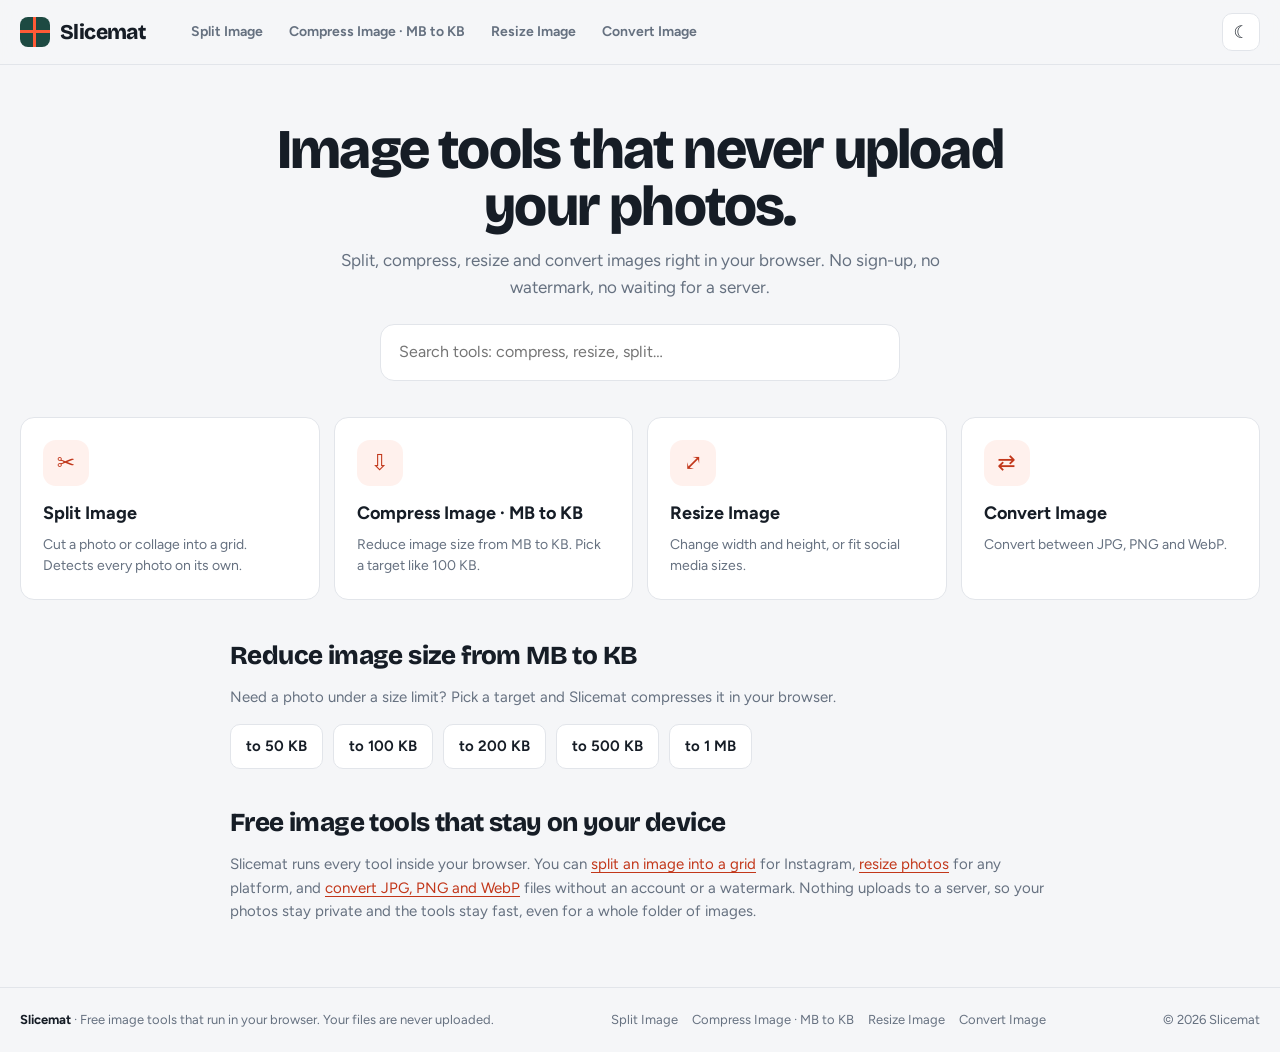
==== commit 4a6d30c8: "Add files via upload" ====
--- a/index.html
+++ b/index.html
@@ -1,517 +1 @@
-<!doctype html>
-<html lang="en">
-<head>
-<meta charset="utf-8"><meta name="viewport" content="width=device-width,initial-scale=1">
-<meta name="theme-color" content="#ffffff">
-<meta name="description" content="Split images into grids or auto-detect every product box on a plain background. Batch whole folders, remove the background, fixed-size canvas, export PNG, JPG, WebP, BMP, ZIP or PDF. All processing stays in your browser.">
-<link rel="manifest" href="manifest.webmanifest">
-<link rel="preconnect" href="https://fonts.googleapis.com"><link rel="preconnect" href="https://fonts.gstatic.com" crossorigin>
-<link href="https://fonts.googleapis.com/css2?family=Bricolage+Grotesque:opsz,wght@12..96,700;12..96,800&family=Figtree:wght@400;500;600;700;800&display=swap" rel="stylesheet">
-<title>Slicemat · Free Image Splitter, Grid Cutter and Product Box Cropper</title>
-<style>
-:root{color-scheme:light;--bg:#f5f6f8;--surface:#fff;--soft:#f0f2f5;--ink:#161d26;--on-ink:#fff;--muted:#667180;--line:#e2e5ea;--cta:#ff5a36;--cta2:#ee4a26;--tint:#fff1ed;--tint-ink:#c2371a;--good:#16795a;--bad:#c0392f;--blue:#2f4bff;--r:14px;--check:#e9ecf0}
-[data-theme="dark"]{color-scheme:dark;--bg:#0f1418;--surface:#171e25;--soft:#1e2830;--ink:#eef2f5;--on-ink:#10161b;--muted:#9aa7b4;--line:#2b3641;--tint:#3a211b;--tint-ink:#ff9a80;--good:#5fc8a0;--bad:#ff8c82;--check:#26313b}
-*{box-sizing:border-box}html{scroll-behavior:smooth}
-body{margin:0;background:var(--bg);color:var(--ink);font:15px/1.55 Figtree,system-ui,-apple-system,"Segoe UI",sans-serif;-webkit-text-size-adjust:100%}
-button,input,select{font:inherit;color:inherit}button{cursor:pointer}button:disabled,input:disabled,select:disabled{opacity:.45;cursor:not-allowed}
-:focus-visible{outline:3px solid var(--blue);outline-offset:2px}
-.wrap{width:min(1360px,calc(100% - 40px));margin:auto}.hidden,[hidden]{display:none!important}.muted{color:var(--muted)}
-header{position:sticky;top:0;z-index:20;background:color-mix(in srgb,var(--bg) 88%,transparent);backdrop-filter:blur(10px);border-bottom:1px solid var(--line)}
-.head{display:flex;align-items:center;justify-content:space-between;gap:16px;height:64px}
-.brand{display:flex;align-items:center;gap:10px;font:800 21px 'Bricolage Grotesque',Figtree,sans-serif;letter-spacing:-.6px;color:var(--ink);text-decoration:none}
-.brandmark{width:30px;height:30px;border-radius:8px;background:#1d4a42;position:relative;overflow:hidden}.brandmark:before,.brandmark:after{content:"";position:absolute;background:var(--cta)}.brandmark:before{left:13px;top:0;bottom:0;width:3px}.brandmark:after{top:13px;left:0;right:0;height:3px}
-.headtools{display:flex;gap:8px;align-items:center}
-.btn{display:inline-flex;align-items:center;justify-content:center;gap:8px;border:1px solid var(--line);background:var(--surface);color:var(--ink);border-radius:10px;padding:10px 15px;font-weight:650;transition:background .15s,border-color .15s}
-.btn:hover:not(:disabled){background:var(--soft);border-color:#c3c9d1}
-.btn.primary{background:var(--cta);border-color:var(--cta);color:#fff}.btn.primary:hover:not(:disabled){background:var(--cta2);border-color:var(--cta2)}
-.btn.gold{background:var(--tint);border-color:transparent;color:var(--tint-ink)}.btn.gold:hover:not(:disabled){background:var(--tint);filter:brightness(.97);border-color:transparent}
-.btn.soft{background:var(--soft)}.btn.small{padding:7px 11px;font-size:13px}.btn.icon{width:38px;height:38px;padding:0;font-size:17px}.btn.on{border-color:var(--cta);box-shadow:0 0 0 3px var(--tint)}
-.textinput,select,input[type=number],input.textinput{border:1px solid var(--line);border-radius:10px;background:var(--surface);color:var(--ink);padding:9px 11px;font-size:14px;min-width:0}
-input[type=range]{width:100%;accent-color:var(--cta);margin:4px 0 0}
-input[type=color]{width:100%;height:40px;padding:3px;border:1px solid var(--line);border-radius:10px;background:var(--surface);cursor:pointer}
-.hero{padding:40px 0 22px;max-width:860px}
-.hero h1{font:800 clamp(32px,5vw,56px)/1.02 'Bricolage Grotesque',Figtree,sans-serif;letter-spacing:-1.8px;margin:0 0 12px}
-.hero p{margin:0;color:var(--muted);font-size:17px;max-width:680px}
-.trust{display:flex;flex-wrap:wrap;gap:8px 18px;list-style:none;padding:0;margin:16px 0 0;font-size:13px;color:var(--muted)}.trust li:before{content:"";display:inline-block;width:8px;height:8px;border-radius:50%;background:var(--good);margin-right:7px;margin-inline-end:7px}
-.workspace{display:grid;grid-template-columns:minmax(0,1fr) 370px;gap:20px;align-items:start;padding-bottom:30px}.editor{min-width:0}
-.stage{position:relative;min-height:520px;border:1px solid var(--line);border-radius:20px;background:var(--soft) radial-gradient(circle,var(--line) 1px,transparent 1.4px) 0 0/20px 20px;display:grid;place-items:center;padding:22px;overflow:hidden}
-.stage.empty{background:var(--surface);border:2px dashed #c4cad3}.stage.empty:hover,.stage.over{border-color:var(--cta)}
-.stage canvas{display:block;max-width:100%;max-height:74vh;touch-action:none;cursor:crosshair;background:#fff;border-radius:4px;box-shadow:0 1px 2px #0002,0 18px 40px -12px #0004}
-.stage.picking canvas{cursor:copy}
-.stage.over:after{content:attr(data-drop);position:absolute;inset:10px;border:3px dashed var(--cta);border-radius:14px;display:grid;place-items:center;background:color-mix(in srgb,var(--surface) 88%,transparent);font-weight:800;font-size:22px;pointer-events:none}
-.dropzone{text-align:center;width:min(540px,100%);padding:20px}
-.dropicon{width:64px;height:64px;border-radius:50%;margin:0 auto 16px;background:var(--tint);color:var(--tint-ink);display:grid;place-items:center;font-size:28px;font-weight:700}
-.dropzone h2{font:800 26px/1.15 'Bricolage Grotesque',Figtree,sans-serif;letter-spacing:-.8px;margin:0 0 8px}.dropzone p{color:var(--muted);margin:0 auto 20px;max-width:440px}
-.dropactions{display:flex;justify-content:center;gap:10px;flex-wrap:wrap}.dropactions .btn{padding:12px 20px}
-.dropzone .callout{text-align:center;margin-top:16px}
-.stagehint{display:flex;justify-content:space-between;gap:10px;flex-wrap:wrap;color:var(--muted);font-size:13px;padding:10px 4px}
-.queue{display:flex;gap:8px;overflow:auto;padding:2px 0 10px}
-.qitem{border:1px solid var(--line);background:var(--surface);border-radius:12px;padding:7px 10px;display:flex;gap:9px;align-items:center;min-width:170px;max-width:240px;text-align:left;text-align:start;flex:none}.qitem.active{border-color:var(--cta);box-shadow:0 0 0 3px var(--tint)}
-.qitem img{width:36px;height:36px;object-fit:cover;border-radius:7px;background:var(--soft);flex:none}.qitem span{display:block;min-width:0;overflow:hidden;text-overflow:ellipsis;white-space:nowrap;font-size:13px;font-weight:650}.qitem small{display:block;color:var(--muted);font-size:11px;font-weight:500;overflow:hidden;text-overflow:ellipsis;white-space:nowrap}.qitem .remove{border:0;background:transparent;color:var(--muted);padding:2px 5px;margin-left:auto;margin-inline-start:auto}
-.panel{background:var(--surface);border:1px solid var(--line);border-radius:var(--r);padding:6px 18px 18px;position:sticky;top:78px;max-height:calc(100vh - 94px);overflow:auto}
-.panelhead{display:flex;justify-content:space-between;align-items:center;padding:12px 0 4px}.panel h2{font:700 16px Figtree,sans-serif;margin:0}
-.group{padding:16px 0;border-top:1px solid var(--line)}.panelhead+.group{border-top:0}
-.gtitle{display:flex;align-items:center;gap:9px;font-weight:700;font-size:15px;margin-bottom:12px}.step{display:grid;place-items:center;width:22px;height:22px;border-radius:50%;background:var(--ink);color:var(--on-ink);font-size:12px;font-weight:800}
-.help{font-size:12px;color:var(--muted);font-weight:500;line-height:1.45;margin-top:4px}
-details.group>summary{list-style:none;display:flex;justify-content:space-between;align-items:center;cursor:pointer;font-weight:700;font-size:15px}details.group>summary::-webkit-details-marker{display:none}
-details.group>summary:after{content:"+";font-size:20px;line-height:1;color:var(--muted);font-weight:500}details[open].group>summary:after{content:"–"}details.group[open]>summary{margin-bottom:12px}
-.seg{display:flex;flex-wrap:wrap;gap:6px}.chip{background:var(--surface);border:1px solid var(--line);border-radius:9px;padding:7px 11px;font-size:13px;font-weight:650}.chip:hover{border-color:#aab1bb}.chip.active{background:var(--ink);color:var(--on-ink);border-color:var(--ink)}
-.modeseg{display:grid;grid-template-columns:1fr 1fr;gap:6px}.modeseg .chip{padding:11px 8px;font-size:14px}
-.fieldrow{display:grid;grid-template-columns:1fr 1fr;gap:10px;margin-top:10px}.field{margin-top:10px}.fieldrow .field{margin-top:0}
-.field label,.fieldlabel{display:flex;justify-content:space-between;gap:8px;font-size:12px;color:var(--muted);font-weight:650;margin-bottom:5px}.field label b{color:var(--ink);font-weight:700}.field input:not([type=range]):not([type=checkbox]),.field select{width:100%}
-.inlinecheck{display:flex;align-items:center;gap:9px;font-size:14px;margin-top:10px}.inlinecheck input{width:17px;height:17px;accent-color:var(--cta);flex:none}
-.callout{font-size:12px;color:var(--muted);margin-top:9px;line-height:1.5}
-.autoresult{display:none;margin-top:10px;color:var(--good);font-size:13px;font-weight:650}.autoresult.show{display:block}.autoresult.bad{color:var(--bad)}
-.swatch{display:inline-block;width:12px;height:12px;border-radius:3px;border:1px solid var(--line);vertical-align:-1px;margin:0 3px}
-.panelactions{display:grid;grid-template-columns:1fr 1fr;gap:8px}.panelactions .wide{grid-column:1/-1;padding:13px}
-.results,.report{background:var(--surface);border:1px solid var(--line);border-radius:var(--r);padding:22px;margin-bottom:24px}
-.resulthead{display:flex;justify-content:space-between;gap:14px;align-items:center;flex-wrap:wrap;margin-bottom:16px}.resulthead h2{margin:0;font:800 24px 'Bricolage Grotesque',Figtree,sans-serif;letter-spacing:-.6px}.resulthead p{margin:3px 0 0;color:var(--muted);font-size:13px}.resultbtns{display:flex;gap:8px;flex-wrap:wrap}
-.slices{display:grid;grid-template-columns:repeat(auto-fill,minmax(150px,1fr));gap:12px}
-.slice{border:1px solid var(--line);background:var(--soft);border-radius:12px;padding:8px;min-width:0}
-.slice canvas{width:100%;height:170px;object-fit:contain;display:block;border-radius:6px;background:conic-gradient(var(--check) 25%,var(--surface) 0 50%,var(--check) 0 75%,var(--surface) 0) 0 0/16px 16px}
-.slice .smeta{font-size:12px;font-weight:700;padding:8px 2px 6px;display:flex;justify-content:space-between;gap:6px}.slice .smeta small{color:var(--muted);font-weight:500}.slice button{width:100%}
-.report table{width:100%;border-collapse:collapse;font-size:13px}.report td{padding:7px 8px;border-top:1px solid var(--line);word-break:break-all}.report td:last-child{white-space:nowrap;text-align:right;text-align:end;font-weight:650}.report tr.flag td{color:var(--bad)}
-.reportwrap{max-height:340px;overflow:auto}
-.footer{border-top:1px solid var(--line);padding:22px 0;color:var(--muted);font-size:13px;margin-top:26px}.footer .wrap{display:flex;justify-content:space-between;gap:12px;flex-wrap:wrap}.footer b{color:var(--ink)}
-.toast{position:fixed;bottom:22px;left:50%;transform:translate(-50%,16px);background:var(--ink);color:var(--on-ink);padding:11px 18px;border-radius:12px;opacity:0;pointer-events:none;transition:.2s;z-index:60;font-size:14px;max-width:min(92vw,600px);text-align:center}.toast.show{opacity:1;transform:translate(-50%,0)}
-.progress{position:fixed;inset:0;z-index:55;background:#0008;display:grid;place-items:center;padding:20px}
-.pbox{background:var(--surface);border-radius:16px;padding:22px;width:min(460px,100%);box-shadow:0 20px 60px #0006}
-.pbox b{display:block;font-size:17px;margin-bottom:12px}.pbar{height:10px;border-radius:99px;background:var(--soft);overflow:hidden}.pbar i{display:block;height:100%;width:0;background:var(--cta);transition:width .15s}
-.ptext{font-size:13px;color:var(--muted);margin:10px 0 14px;overflow:hidden;text-overflow:ellipsis;white-space:nowrap}
-@media(max-width:1000px){.workspace{grid-template-columns:1fr}.panel{position:static;max-height:none}.stage,.stage.empty{min-height:340px}}
-@media(max-width:560px){.wrap{width:calc(100% - 24px)}.hero{padding-top:26px}.stage,.stage.empty{min-height:280px;padding:12px}.slices{grid-template-columns:repeat(2,minmax(0,1fr))}.resultbtns,.resultbtns .btn{width:100%}.headtools select{width:96px!important}.panel{padding:2px 14px 14px}}
-@media(prefers-reduced-motion:reduce){*{transition:none!important;scroll-behavior:auto!important}}
-</style>
-</head>
-<body>
-<header><div class="wrap head"><a class="brand" href="./"><span class="brandmark"></span>Slicemat</a><div class="headtools"><select id="language" class="textinput" aria-label="Language" style="width:112px"><option value="en">English</option><option value="es">Español</option><option value="ur">اردو</option></select><button class="btn icon" id="theme" aria-label="Toggle dark mode" title="Toggle dark mode">☾</button><button class="btn small" id="install" hidden>Install app</button></div></div></header>
-<div class="wrap">
-<section class="hero"><h1 data-i18n="headline">Split any image. Keep every panel in place.</h1><p data-i18n="intro">Cut a collage into a grid, or auto-detect every product box on a plain background. Batch whole folders and download ready-to-post slices.</p>
-<ul class="trust"><li data-i18n="trust1">Free, no watermark</li><li data-i18n="trust2">Files stay on your device</li><li data-i18n="trust3">PNG, JPG, WebP, BMP, ZIP or PDF</li><li data-i18n="trust4">Whole folders, same structure</li></ul></section>
-<main class="workspace">
-<section class="editor">
-<div class="stage empty" id="stage" data-drop="Drop images or folders to add them"><div class="dropzone" id="dropzone"><div class="dropicon">↑</div><h2 data-i18n="dropTitle">Drop images or a whole folder here</h2><p data-i18n="dropText">Use Grid for collages, or Detect boxes for product photos on a white or plain background. You can also paste an image.</p><div class="dropactions"><button class="btn primary" id="choose" data-i18n="choose">Choose image(s)</button><button class="btn" id="chooseFolder" data-i18n="chooseFolder">Choose folder</button><button class="btn" id="sample" data-i18n="sample">Try a sample</button></div><div class="callout">JPG, PNG, WebP, BMP, GIF · Multiple files and sub-folders supported</div></div><canvas id="preview" class="hidden" aria-label="Image preview"></canvas></div>
-<div class="stagehint"><span id="imageinfo">No image selected</span><span id="dragHint"></span></div>
-<div class="queue hidden" id="queue" aria-label="Uploaded image queue"></div>
-</section>
-
-<aside class="panel">
-<div class="panelhead"><h2 data-i18n="controls">Controls</h2><div style="display:flex;gap:5px"><button class="btn icon small" id="undo" title="Undo (Ctrl+Z)" aria-label="Undo" disabled>↶</button><button class="btn icon small" id="redo" title="Redo (Ctrl+Y)" aria-label="Redo" disabled>↷</button></div></div>
-
-<section class="group"><div class="gtitle"><span class="step">1</span><span data-i18n="modeTitle">Split mode</span></div>
-<div class="modeseg"><button class="chip" data-mode="grid" data-i18n="modeGrid">▦ Grid</button><button class="chip" data-mode="boxes" data-i18n="modeBoxes">◳ Detect boxes</button></div>
-<div class="callout" id="modeHelp"></div></section>
-
-<!-- GRID MODE -->
-<section class="group gridOnly"><div class="gtitle"><span class="step">2</span><span data-i18n="presets">Layout</span></div>
-<div class="seg" id="presets"><button class="chip" data-layout="3x2">3 × 2</button><button class="chip" data-layout="3x3">3 × 3</button><button class="chip" data-layout="4x2">4 × 2</button><button class="chip" data-layout="2x3">2 × 3</button><button class="chip" data-layout="igcarousel">Instagram carousel</button><button class="chip" data-layout="igpuzzle">Profile puzzle 3×3</button><button class="chip" data-layout="pinterest">Pinterest vertical</button></div>
-<button class="btn gold" id="autodetect" style="width:100%;margin-top:12px">✦ <span data-i18n="detectBtn">Detect grid automatically</span></button><div class="autoresult" id="autostatus"></div><div class="callout" data-i18n="autoHelp">Best for collages with visible white or light gutters between pictures. You can drag every detected cut line afterwards.</div></section>
-<details class="group gridOnly"><summary><span data-i18n="customGrid">Custom grid</span></summary>
-<div class="field" style="margin-top:0"><label for="rowPattern" data-i18n="rowPattern">Images per row (e.g. 3,6)</label><input id="rowPattern" class="textinput" value="3,3,3" placeholder="3,6 or 4,4,2"></div><div class="help" data-i18n="rowHelp">Each number is the number of panels in that row. Example: 3,6 creates 3 panels across the top and 6 across the bottom.</div>
-<div class="fieldrow"><div class="field"><label for="uniformRows" data-i18n="uniformRows">Uniform rows</label><input id="uniformRows" type="number" min="1" max="20" value="3"></div><div class="field"><label for="uniformCols" data-i18n="uniformCols">Uniform columns</label><input id="uniformCols" type="number" min="1" max="20" value="3"></div></div>
-<div class="panelactions" style="margin-top:10px"><button class="btn soft" id="applyCustom" data-i18n="applyRows">Apply row pattern</button><button class="btn" id="applyUniform" data-i18n="applyUniform">Apply uniform</button></div></details>
-<details class="group gridOnly"><summary><span data-i18n="smartCrop">Crop ratio</span></summary>
-<div class="field" style="margin-top:0"><label for="ratio" data-i18n="tileRatio">Individual tile ratio</label><select id="ratio"><option value="auto" data-i18n="ratioAuto">Original tile ratio</option><option value="1:1">Square · 1:1</option><option value="4:5">Portrait · 4:5</option><option value="3:4">Portrait · 3:4</option><option value="2:3">Pinterest · 2:3</option><option value="16:9">Landscape · 16:9</option><option value="9:16">Story · 9:16</option></select></div>
-<label class="inlinecheck"><input type="checkbox" id="smart"> <span data-i18n="smartCheck">Smart focal crop when a ratio is selected</span></label><button class="btn soft small" id="focus" style="margin-top:10px;width:100%" data-i18n="findFocus">Find important area</button></details>
-
-<!-- BOX MODE -->
-<section class="group boxOnly"><div class="gtitle"><span class="step">2</span><span data-i18n="detectTitle">Box detection</span></div>
-<div class="field" style="margin-top:0"><label for="tol"><span data-i18n="tol">Background tolerance</span><b id="tolVal"></b></label><input type="range" id="tol" min="5" max="150" step="1"><div class="help" data-i18n="tolHelp">Higher ignores more of the background colour. Raise it for JPEG noise or light shadows.</div></div>
-<div class="field"><label for="close"><span data-i18n="close">Merge distance (px)</span><b id="closeVal"></b></label><input type="range" id="close" min="0" max="80" step="1"><div class="help" data-i18n="closeHelp">One box breaks into pieces → increase. Two nearby boxes join → decrease.</div></div>
-<div class="fieldrow"><div class="field"><label for="minArea" data-i18n="minArea">Min size (% of image)</label><input type="number" id="minArea" min="0.05" max="60" step="0.1"></div><div class="field"><label for="pad" data-i18n="pad">Padding (px)</label><input type="number" id="pad" min="0" max="1000" step="1"></div></div>
-<div class="help" data-i18n="minHelp">A small box is missed → lower the min size (e.g. 0.4).</div>
-<div class="field"><label for="soft"><span data-i18n="soft">Edge softness (px)</span><b id="softVal"></b></label><input type="range" id="soft" min="0" max="6" step="0.5"></div>
-<label class="inlinecheck"><input type="checkbox" id="autoBg"> <span data-i18n="autoBg">Detect the photo's background colour automatically</span></label>
-<div class="fieldrow"><div class="field"><label for="bgColor" data-i18n="bgPick">Photo background</label><input type="color" id="bgColor"></div><div class="field"><label>&nbsp;</label><button class="btn soft" id="pickBg" style="width:100%;height:40px" data-i18n="pickBg">🎯 Pick from photo</button></div></div>
-<div class="autoresult" id="boxStatus"></div>
-<button class="btn gold" id="redetect" style="width:100%;margin-top:12px" data-i18n="redetect">↻ Re-detect boxes</button>
-<div class="callout" data-i18n="boxNote">Works on plain or white backgrounds. White areas inside a box are kept. Each image in the batch is detected separately.</div></section>
-
-<details class="group"><summary><span data-i18n="previewSettings">Preview settings</span></summary>
-<label class="inlinecheck" style="margin-top:0"><input type="checkbox" id="showCuts"> <span data-i18n="showCuts">Show cut lines / boxes</span></label><label class="inlinecheck"><input type="checkbox" id="showNums"> <span data-i18n="showNums">Show slice numbers</span></label>
-<div class="field" style="margin-top:12px"><label for="order" data-i18n="sliceOrder">Slice numbering</label><select id="order"><option value="read" data-i18n="orderRead">Reading order (left to right)</option><option value="reverse" data-i18n="orderReverse">Instagram posting order (reverse)</option></select></div></details>
-
-<section class="group"><div class="gtitle"><span class="step">3</span><span data-i18n="output">Output</span></div>
-<div class="fieldrow" style="margin-top:0"><div class="field"><label for="format" data-i18n="format">Format</label><select id="format"><option value="image/png">PNG</option><option value="image/webp">WebP</option><option value="image/jpeg">JPG</option><option value="image/bmp">BMP</option></select></div><div class="field"><label for="quality"><span data-i18n="quality">Quality</span><b id="qualityVal"></b></label><input type="range" id="quality" min="1" max="100" step="1"></div></div>
-<div class="field"><label for="sizeMode" data-i18n="sizeMode">Size</label><select id="sizeMode"><option value="original" data-i18n="sizeOriginal">Original size</option><option value="width" data-i18n="sizeWidth">Fixed width</option><option value="fixed" data-i18n="sizeFixed">Fixed canvas W × H</option></select></div>
-<div class="field" id="widthField"><label for="outWidth" data-i18n="width">Width (px)</label><input type="number" id="outWidth" min="16" max="10000" step="1" list="widths"><datalist id="widths"><option value="1080"><option value="1500"><option value="2048"><option value="3000"></datalist></div>
-<div class="fieldrow" id="fixedFields"><div class="field"><label for="outW" data-i18n="width">Width (px)</label><input type="number" id="outW" min="16" max="10000" step="1"></div><div class="field"><label for="outH" data-i18n="height">Height (px)</label><input type="number" id="outH" min="16" max="10000" step="1"></div></div>
-<label class="inlinecheck" id="upscaleRow"><input type="checkbox" id="upscale"> <span data-i18n="upscale">Enlarge small slices to fill the canvas</span></label>
-<div class="fieldrow"><div class="field"><label for="bgMode" data-i18n="bgMode">Background</label><select id="bgMode"><option value="original" data-i18n="bgOriginal">Keep original</option><option value="transparent" data-i18n="bgTransparent">Transparent cut-out</option><option value="color" data-i18n="bgColorOpt">Solid colour cut-out</option></select></div><div class="field" id="fillField"><label for="fill" data-i18n="fill">Fill colour</label><input type="color" id="fill"></div></div>
-<div class="help" id="bgHelp"></div>
-<label class="inlinecheck"><input type="checkbox" id="perFolder"> <span data-i18n="perFolder">Put each image in its own folder in the ZIP</span></label></section>
-
-<section class="group"><div class="gtitle"><span class="step">4</span><span data-i18n="export">Download</span></div>
-<div class="panelactions"><button class="btn primary wide" id="downloadZip" data-i18n="downloadZip">Download all · ZIP</button><button class="btn soft" id="downloadPdf" data-i18n="downloadPdf">Export PDF</button><button class="btn soft" id="downloadAll" data-i18n="downloadAll">Current · ZIP</button><button class="btn wide" id="clear" data-i18n="clear">Clear all</button></div>
-<div class="callout" data-i18n="exportHelp">Every image in the queue is processed. Folder uploads keep the same sub-folder structure inside the ZIP. Files are named like product_1, product_2.</div></section>
-<section class="group"><div class="gtitle" style="margin-bottom:10px"><span data-i18n="batch">Bulk image queue</span><span class="help" id="batchCount" style="margin:0">0 files</span></div><div class="panelactions"><button class="btn soft" id="addMore" data-i18n="addMore">＋ Images</button><button class="btn soft" id="addFolder" data-i18n="addFolder">📁 Folder</button></div></section>
-</aside>
-</main>
-<section class="results hidden" id="results"><div class="resulthead"><div><h2 data-i18n="yourSlices">Your slices</h2><p id="resultSummary"></p></div><div class="resultbtns"><button class="btn primary" id="downloadZip2" data-i18n="downloadZip">Download all · ZIP</button><button class="btn gold" id="downloadPdf2" data-i18n="downloadPdf">Export PDF</button></div></div><div class="slices" id="sliceList"></div></section>
-<section class="report" id="report" hidden><div class="resulthead"><div><h2 data-i18n="report">Batch report</h2><p id="reportSummary"></p></div><button class="btn small" id="closeReport">×</button></div><div class="reportwrap"><table><tbody id="reportRows"></tbody></table></div></section>
-</div>
-<footer class="footer"><div class="wrap"><div><b>Slicemat</b> · <span data-i18n="footerPrivacy">Private, browser-based image splitting. Your images are not uploaded.</span></div><span>© <span id="year"></span> Slicemat</span></div></footer>
-<div class="progress" id="progress" hidden><div class="pbox" role="dialog" aria-modal="true" aria-labelledby="ptitle"><b id="ptitle">Processing…</b><div class="pbar"><i id="pfill"></i></div><div class="ptext" id="ptext"></div><button class="btn small" id="pcancel" data-i18n="cancel">Cancel</button></div></div>
-<div class="toast" id="toast" role="status" aria-live="polite"></div>
-<input type="file" id="picker" accept="image/png,image/jpeg,image/webp,image/gif,image/bmp,.bmp" multiple hidden>
-<input type="file" id="folderPicker" webkitdirectory directory multiple hidden>
-<script>
-(()=>{
-'use strict';
-const $=id=>document.getElementById(id);
-const canvas=$('preview'),ctx=canvas.getContext('2d');
-
-/* ---------------- Translations ---------------- */
-const I18N={
-en:{headline:'Split any image. Keep every panel in place.',intro:'Cut a collage into a grid, or auto-detect every product box on a plain background. Batch whole folders and download ready-to-post slices.',trust1:'Free, no watermark',trust2:'Files stay on your device',trust3:'PNG, JPG, WebP, BMP, ZIP or PDF',trust4:'Whole folders, same structure',dropTitle:'Drop images or a whole folder here',dropText:'Use Grid for collages, or Detect boxes for product photos on a white or plain background. You can also paste an image.',choose:'Choose image(s)',chooseFolder:'Choose folder',sample:'Try a sample',noImage:'No image selected',loading:'Loading image…',dragHint:'Drag orange cut lines to fine-tune panel boundaries.',dragHintBoxes:'Orange boxes show each detected object.',controls:'Controls',modeTitle:'Split mode',modeGrid:'▦ Grid',modeBoxes:'◳ Detect boxes',modeGridHelp:'Cut collages and grids into panels. The same grid is used for every image.',modeBoxesHelp:'Find each separate product or box on a plain background and crop it out. Every image is detected on its own.',presets:'Layout',detectBtn:'Detect grid automatically',autoHelp:'Best for collages with visible white or light gutters between pictures. You can drag every detected cut line afterwards.',customGrid:'Custom grid',rowPattern:'Images per row (e.g. 3,6)',rowHelp:'Each number is the number of panels in that row. Example: 3,6 creates 3 panels across the top and 6 across the bottom.',uniformRows:'Uniform rows',uniformCols:'Uniform columns',applyRows:'Apply row pattern',applyUniform:'Apply uniform',smartCrop:'Crop ratio',tileRatio:'Individual tile ratio',ratioAuto:'Original tile ratio',smartCheck:'Smart focal crop when a ratio is selected',findFocus:'Find important area',detectTitle:'Box detection',tol:'Background tolerance',tolHelp:'Higher ignores more of the background colour. Raise it for JPEG noise or light shadows.',close:'Merge distance (px)',closeHelp:'One box breaks into pieces → increase. Two nearby boxes join → decrease.',minArea:'Min size (% of image)',pad:'Padding (px)',minHelp:'A small box is missed → lower the min size (e.g. 0.4).',soft:'Edge softness (px)',autoBg:"Detect the photo's background colour automatically",bgPick:'Photo background',pickBg:'🎯 Pick from photo',redetect:'↻ Re-detect boxes',boxNote:'Works on plain or white backgrounds. White areas inside a box are kept. Each image in the batch is detected separately.',previewSettings:'Preview settings',showCuts:'Show cut lines / boxes',showNums:'Show slice numbers',sliceOrder:'Slice numbering',orderRead:'Reading order (left to right)',orderReverse:'Instagram posting order (reverse)',output:'Output',format:'Format',quality:'Quality',sizeMode:'Size',sizeOriginal:'Original size',sizeWidth:'Fixed width',sizeFixed:'Fixed canvas W × H',width:'Width (px)',height:'Height (px)',upscale:'Enlarge small slices to fill the canvas',bgMode:'Background',bgOriginal:'Keep original',bgTransparent:'Transparent cut-out',bgColorOpt:'Solid colour cut-out',fill:'Fill colour',bgHelpBoxes:'Cut-out removes the photo background around each box. JPG and BMP cannot be transparent, so white is used.',bgHelpGrid:'Cut-out works in Detect boxes mode. In Grid mode the colour fills empty space on a fixed canvas.',perFolder:'Put each image in its own folder in the ZIP',export:'Download',downloadZip:'Download all · ZIP',downloadPdf:'Export PDF',downloadAll:'Current · ZIP',clear:'Clear all',exportHelp:'Every image in the queue is processed. Folder uploads keep the same sub-folder structure inside the ZIP. Files are named like product_1, product_2.',batch:'Bulk image queue',addMore:'＋ Images',addFolder:'📁 Folder',yourSlices:'Your slices',report:'Batch report',cancel:'Cancel',check:'check',noBoxes:'No boxes found. Lower the min size or tolerance, or pick the background colour.',pickNow:'Click the background of the photo to pick its colour.',footerPrivacy:'Private, browser-based image splitting. Your images are not uploaded.',drop:'Drop images or folders to add them'},
-es:{headline:'Divide cualquier imagen con precisión.',intro:'Corta un collage en cuadrícula o detecta automáticamente cada caja de producto sobre un fondo liso. Procesa carpetas completas y descarga las partes.',trust1:'Gratis, sin marca de agua',trust2:'Tus archivos no salen del dispositivo',trust3:'PNG, JPG, WebP, BMP, ZIP o PDF',trust4:'Carpetas completas, misma estructura',dropTitle:'Suelta imágenes o una carpeta aquí',dropText:'Usa Cuadrícula para collages o Detectar cajas para fotos de producto con fondo blanco o liso. También puedes pegar una imagen.',choose:'Elegir imágenes',chooseFolder:'Elegir carpeta',sample:'Probar ejemplo',noImage:'Ninguna imagen seleccionada',loading:'Cargando imagen…',dragHint:'Arrastra las líneas naranjas para ajustar los cortes.',dragHintBoxes:'Los recuadros naranjas muestran cada objeto detectado.',controls:'Controles',modeTitle:'Modo de corte',modeGrid:'▦ Cuadrícula',modeBoxes:'◳ Detectar cajas',modeGridHelp:'Corta collages en paneles. Se usa la misma cuadrícula en todas las imágenes.',modeBoxesHelp:'Encuentra cada producto o caja sobre un fondo liso y lo recorta. Cada imagen se analiza por separado.',presets:'Diseño',detectBtn:'Detectar cuadrícula',autoHelp:'Ideal para collages con separaciones blancas o claras. Después puedes arrastrar cada línea.',customGrid:'Cuadrícula personalizada',rowPattern:'Imágenes por fila (ej. 3,6)',rowHelp:'Cada número indica los paneles de esa fila. Ejemplo: 3,6 crea 3 arriba y 6 abajo.',uniformRows:'Filas iguales',uniformCols:'Columnas iguales',applyRows:'Aplicar filas',applyUniform:'Aplicar cuadrícula',smartCrop:'Proporción de recorte',tileRatio:'Proporción de cada parte',ratioAuto:'Proporción original',smartCheck:'Encuadre inteligente al elegir proporción',findFocus:'Buscar zona importante',detectTitle:'Detección de cajas',tol:'Tolerancia del fondo',tolHelp:'Más alto ignora más color de fondo. Súbelo con ruido JPEG o sombras suaves.',close:'Distancia de unión (px)',closeHelp:'Una caja se rompe en partes → aumenta. Dos cajas cercanas se unen → reduce.',minArea:'Tamaño mín. (% de imagen)',pad:'Margen (px)',minHelp:'Si falta una caja pequeña, baja el tamaño mínimo (ej. 0.4).',soft:'Suavizado de borde (px)',autoBg:'Detectar el color de fondo automáticamente',bgPick:'Fondo de la foto',pickBg:'🎯 Tomar de la foto',redetect:'↻ Volver a detectar',boxNote:'Funciona con fondos lisos o blancos. Se conservan las zonas blancas dentro de la caja.',previewSettings:'Vista previa',showCuts:'Mostrar líneas / cajas',showNums:'Mostrar números',sliceOrder:'Orden de partes',orderRead:'Orden de lectura',orderReverse:'Orden de Instagram (inverso)',output:'Salida',format:'Formato',quality:'Calidad',sizeMode:'Tamaño',sizeOriginal:'Tamaño original',sizeWidth:'Ancho fijo',sizeFixed:'Lienzo fijo An × Al',width:'Ancho (px)',height:'Alto (px)',upscale:'Ampliar partes pequeñas para llenar el lienzo',bgMode:'Fondo',bgOriginal:'Mantener original',bgTransparent:'Recorte transparente',bgColorOpt:'Recorte con color sólido',fill:'Color de relleno',bgHelpBoxes:'El recorte elimina el fondo alrededor de cada caja. JPG y BMP no admiten transparencia, se usa blanco.',bgHelpGrid:'El recorte funciona en Detectar cajas. En Cuadrícula el color rellena el lienzo fijo.',perFolder:'Una carpeta por imagen en el ZIP',export:'Descargar',downloadZip:'Descargar todo · ZIP',downloadPdf:'Exportar PDF',downloadAll:'Actual · ZIP',clear:'Quitar todo',exportHelp:'Se procesan todas las imágenes. Las carpetas mantienen su estructura dentro del ZIP. Nombres como producto_1, producto_2.',batch:'Cola de imágenes',addMore:'＋ Imágenes',addFolder:'📁 Carpeta',yourSlices:'Tus partes',report:'Informe del lote',cancel:'Cancelar',check:'revisar',noBoxes:'No se encontraron cajas. Baja el tamaño mínimo o la tolerancia, o elige el color de fondo.',pickNow:'Haz clic en el fondo de la foto para tomar su color.',footerPrivacy:'División privada en el navegador. Las imágenes no se suben.',drop:'Suelta imágenes o carpetas'},
-ur:{headline:'تصویر کو حصوں میں تقسیم کریں۔',intro:'کولاج کو گرڈ میں کاٹیں یا سادہ بیک گراؤنڈ پر ہر پروڈکٹ باکس خودکار طور پر تلاش کریں۔ پورے فولڈر ایک ساتھ پروسیس کریں۔',trust1:'مفت، کوئی واٹر مارک نہیں',trust2:'فائلیں آپ کی ڈیوائس پر رہتی ہیں',trust3:'PNG، JPG، WebP، BMP، ZIP یا PDF',trust4:'پورے فولڈر، وہی اسٹرکچر',dropTitle:'تصاویر یا پورا فولڈر یہاں ڈراپ کریں',dropText:'کولاج کے لیے گرڈ، اور سفید یا سادہ بیک گراؤنڈ والی پروڈکٹ تصاویر کے لیے باکس ڈیٹیکٹ استعمال کریں۔',choose:'تصاویر منتخب کریں',chooseFolder:'فولڈر منتخب کریں',sample:'نمونہ دیکھیں',noImage:'کوئی تصویر منتخب نہیں',loading:'تصویر لوڈ ہو رہی ہے…',dragHint:'نارنجی لائنز کھینچ کر کٹ کی جگہ درست کریں۔',dragHintBoxes:'نارنجی باکس ہر ملنے والی چیز دکھاتے ہیں۔',controls:'کنٹرولز',modeTitle:'تقسیم کا طریقہ',modeGrid:'▦ گرڈ',modeBoxes:'◳ باکس ڈیٹیکٹ',modeGridHelp:'کولاج اور گرڈ کو پینلز میں کاٹیں۔ ہر تصویر پر ایک ہی گرڈ لگے گا۔',modeBoxesHelp:'سادہ بیک گراؤنڈ پر ہر الگ پروڈکٹ یا باکس تلاش کر کے کاٹیں۔ ہر تصویر الگ سے ڈیٹیکٹ ہوتی ہے۔',presets:'لے آؤٹ',detectBtn:'گرڈ خودکار شناخت کریں',autoHelp:'سفید یا ہلکی لائنوں والے گرڈ کے لیے بہتر ہے۔ بعد میں ہر لائن کو کھینچ کر درست کیا جا سکتا ہے۔',customGrid:'کسٹم گرڈ',rowPattern:'ہر قطار میں تصاویر (مثلاً 3,6)',rowHelp:'ہر نمبر اس قطار کے پینلز کی تعداد ہے۔ 3,6 سے اوپر 3 اور نیچے 6 پینل بنیں گے۔',uniformRows:'برابر قطاریں',uniformCols:'برابر کالم',applyRows:'قطاریں لاگو کریں',applyUniform:'برابر گرڈ لگائیں',smartCrop:'کراپ تناسب',tileRatio:'ہر حصے کا تناسب',ratioAuto:'اصل تناسب',smartCheck:'منتخب تناسب پر اسمارٹ فوکل کراپ',findFocus:'اہم جگہ تلاش کریں',detectTitle:'باکس ڈیٹیکشن',tol:'بیک گراؤنڈ ٹالرینس',tolHelp:'زیادہ کرنے سے بیک گراؤنڈ کا رنگ زیادہ نظرانداز ہوگا۔ JPEG شور یا ہلکے سائے میں بڑھائیں۔',close:'جوڑنے کا فاصلہ (px)',closeHelp:'ایک باکس ٹکڑوں میں ٹوٹے → بڑھائیں۔ دو پاس پاس باکس جڑ جائیں → کم کریں۔',minArea:'کم از کم سائز (% تصویر)',pad:'پیڈنگ (px)',minHelp:'چھوٹا باکس رہ جائے تو کم از کم سائز کم کریں (مثلاً 0.4)۔',soft:'کنارے کی نرمی (px)',autoBg:'تصویر کا بیک گراؤنڈ رنگ خودکار معلوم کریں',bgPick:'تصویر کا بیک گراؤنڈ',pickBg:'🎯 تصویر سے چنیں',redetect:'↻ دوبارہ ڈیٹیکٹ',boxNote:'سادہ یا سفید بیک گراؤنڈ پر کام کرتا ہے۔ باکس کے اندر کا سفید حصہ محفوظ رہتا ہے۔',previewSettings:'پری ویو سیٹنگز',showCuts:'کٹ لائنز / باکس دکھائیں',showNums:'نمبر دکھائیں',sliceOrder:'حصوں کی ترتیب',orderRead:'پڑھنے کی ترتیب',orderReverse:'انسٹاگرام ترتیب (الٹی)',output:'آؤٹ پٹ',format:'فارمیٹ',quality:'کوالٹی',sizeMode:'سائز',sizeOriginal:'اصل سائز',sizeWidth:'مقررہ چوڑائی',sizeFixed:'مقررہ کینوس W × H',width:'چوڑائی (px)',height:'اونچائی (px)',upscale:'چھوٹے حصوں کو بڑا کر کے کینوس بھریں',bgMode:'بیک گراؤنڈ',bgOriginal:'اصل رکھیں',bgTransparent:'شفاف کٹ آؤٹ',bgColorOpt:'ٹھوس رنگ کٹ آؤٹ',fill:'بھرنے کا رنگ',bgHelpBoxes:'کٹ آؤٹ ہر باکس کے گرد بیک گراؤنڈ ہٹا دیتا ہے۔ JPG اور BMP شفاف نہیں ہو سکتے، اس لیے سفید استعمال ہوگا۔',bgHelpGrid:'کٹ آؤٹ باکس ڈیٹیکٹ موڈ میں کام کرتا ہے۔ گرڈ میں یہ رنگ مقررہ کینوس کی خالی جگہ بھرتا ہے۔',perFolder:'ZIP میں ہر تصویر کا الگ فولڈر',export:'ڈاؤن لوڈ',downloadZip:'سب ڈاؤن لوڈ · ZIP',downloadPdf:'PDF بنائیں',downloadAll:'موجودہ · ZIP',clear:'سب ہٹائیں',exportHelp:'قطار کی ہر تصویر پروسیس ہوگی۔ فولڈر کا اسٹرکچر ZIP میں وہی رہے گا۔ نام product_1، product_2 جیسے ہوں گے۔',batch:'بلک امیج قطار',addMore:'＋ تصاویر',addFolder:'📁 فولڈر',yourSlices:'آپ کے حصے',report:'بیچ رپورٹ',cancel:'منسوخ',check:'چیک کریں',noBoxes:'کوئی باکس نہیں ملا۔ کم از کم سائز یا ٹالرینس کم کریں، یا بیک گراؤنڈ رنگ چنیں۔',pickNow:'رنگ چننے کے لیے تصویر کے بیک گراؤنڈ پر کلک کریں۔',footerPrivacy:'تصاویر براؤزر میں ہی پروسیس ہوتی ہیں، اپ لوڈ نہیں ہوتیں۔',drop:'تصاویر یا فولڈر ڈراپ کریں'}
-};
-let lang='en';
-const t=k=>(I18N[lang]&&I18N[lang][k])||I18N.en[k]||k;
-
-/* ---------------- Helpers & state ---------------- */
-const clone=o=>JSON.parse(JSON.stringify(o));
-const clamp=(n,a,b)=>Math.max(a,Math.min(b,n));
-const tick=()=>new Promise(r=>setTimeout(r,0));
-const mk=(w,h)=>{const c=document.createElement('canvas');c.width=Math.max(1,Math.round(w));c.height=Math.max(1,Math.round(h));return c};
-const natW=f=>f.img.naturalWidth||f.img.width,natH=f=>f.img.naturalHeight||f.img.height;
-const eq=n=>Array.from({length:n+1},(_,i)=>i/n);
-const DEFAULTS={mode:'grid',rows:[3,3,3],rowCuts:eq(3),colCuts:[eq(3),eq(3),eq(3)],ratio:'auto',smart:true,showCuts:true,showNums:true,order:'read',
- format:'image/png',quality:95,sizeMode:'original',outWidth:1080,outW:1080,outH:1080,upscale:false,bgMode:'original',fill:'#ffffff',perFolder:false,
- box:{tol:32,close:20,minArea:0.8,pad:10,soft:1,autoBg:true,bgColor:'#ffffff'}};
-const KEY='slicemat-settings-v4';
-function validGrid(s){return Array.isArray(s.rows)&&s.rows.length>0&&Array.isArray(s.rowCuts)&&s.rowCuts.length===s.rows.length+1&&Array.isArray(s.colCuts)&&s.colCuts.length===s.rows.length&&s.colCuts.every((c,i)=>Array.isArray(c)&&c.length===s.rows[i]+1)}
-let S=clone(DEFAULTS);
-try{const saved=JSON.parse(localStorage.getItem(KEY)||'null');if(saved&&typeof saved==='object'){S={...S,...saved,box:{...DEFAULTS.box,...(saved.box||{})}};if(!validGrid(S)){S.rows=clone(DEFAULTS.rows);S.rowCuts=clone(DEFAULTS.rowCuts);S.colCuts=clone(DEFAULTS.colCuts)}}}catch(e){}
-let files=[],active=0,history=[],future=[],drag=null,toastTimer=0,installPrompt=null,cancelFlag=false,saveTimer=0,sliceTimer=0,sliceToken=0,webpWarned=false,picking=false,busy=false;
-const activeFile=()=>files[active]||null;
-const alphaFormat=()=>S.format==='image/png'||S.format==='image/webp';
-
-function saveSettings(){clearTimeout(saveTimer);saveTimer=setTimeout(()=>{try{localStorage.setItem(KEY,JSON.stringify(S))}catch(e){}},300)}
-function pushHistory(){history.push(clone(S));if(history.length>50)history.shift();future=[];syncHistory()}
-function syncHistory(){$('undo').disabled=!history.length;$('redo').disabled=!future.length}
-function undo(){if(!history.length)return;future.push(clone(S));S=history.pop();syncControls();refresh();syncHistory()}
-function redo(){if(!future.length)return;history.push(clone(S));S=future.pop();syncControls();refresh();syncHistory()}
-function change(fn){pushHistory();fn();syncControls();refresh()}
-function refresh(save=true){render();scheduleSlices();if(save)saveSettings()}
-function setKey(path,v){const [a,b]=path.split('.');if(b)S[a][b]=v;else S[a]=v}
-function notify(msg){const el=$('toast');el.textContent=msg;el.classList.add('show');clearTimeout(toastTimer);toastTimer=setTimeout(()=>el.classList.remove('show'),3200)}
-function escapeHtml(s){return String(s).replace(/[&<>"']/g,c=>({'&':'&amp;','<':'&lt;','>':'&gt;','"':'&quot;',"'":'&#39;'}[c]))}
-const rgbHex=c=>'#'+c.map(v=>Math.round(v).toString(16).padStart(2,'0')).join('');
-const hexRgb=h=>{const m=/^#?([0-9a-f]{6})$/i.exec(h||'');const n=m?parseInt(m[1],16):0xffffff;return[(n>>16)&255,(n>>8)&255,n&255]};
-const stemOf=f=>(f.name.replace(/\.[^.]+$/,'').replace(/[\\/:*?"<>|\x00-\x1f]+/g,'-').trim()||'image');
-const cleanDir=d=>d.split('/').map(s=>s.replace(/[\\:*?"<>|\x00-\x1f]+/g,'-').trim()).filter(s=>s&&s!=='.'&&s!=='..').join('/');
-const pathOf=f=>(f.rel?f.rel+'/':'')+f.name;
-
-/* ---------------- Grid layout ---------------- */
-function cells(){const out=[];for(let r=0;r<S.rows.length;r++){const y0=S.rowCuts[r],y1=S.rowCuts[r+1],cuts=S.colCuts[r]||[0,1];for(let c=0;c<cuts.length-1;c++)out.push({r,c,x0:cuts[c],x1:cuts[c+1],y0,y1})}return out}
-const currentOrder=list=>S.order==='reverse'?[...list].reverse():list;
-function setLayout(rows,extra){rows=rows.map(n=>clamp(Math.round(+n||1),1,20));if(!rows.length||rows.reduce((a,b)=>a+b,0)>160){notify('Use 1–20 panels per row and no more than 160 panels total.');return}change(()=>{S.mode='grid';S.rows=rows;S.rowCuts=eq(rows.length);S.colCuts=rows.map(n=>eq(n));if(extra)extra()})}
-function setUniform(r,c){r=clamp(+r||1,1,20);c=clamp(+c||1,1,20);setLayout(Array(r).fill(c))}
-
-/* ---------------- UI sync ---------------- */
-function translate(l){lang=I18N[l]?l:'en';document.documentElement.lang=lang;document.documentElement.dir=lang==='ur'?'rtl':'ltr';document.querySelectorAll('[data-i18n]').forEach(el=>{el.textContent=t(el.dataset.i18n)});$('stage').dataset.drop=t('drop');$('language').value=lang;try{localStorage.setItem('slicemat-lang',lang)}catch(e){}syncControls();render()}
-function syncControls(){
- document.querySelectorAll('[data-mode]').forEach(b=>b.classList.toggle('active',b.dataset.mode===S.mode));
- document.querySelectorAll('.gridOnly').forEach(el=>el.hidden=S.mode!=='grid');
- document.querySelectorAll('.boxOnly').forEach(el=>el.hidden=S.mode!=='boxes');
- $('modeHelp').textContent=t(S.mode==='grid'?'modeGridHelp':'modeBoxesHelp');
- $('dragHint').textContent=t(S.mode==='grid'?'dragHint':'dragHintBoxes');
- $('bgHelp').textContent=t(S.mode==='grid'?'bgHelpGrid':'bgHelpBoxes');
- $('rowPattern').value=S.rows.join(',');$('ratio').value=S.ratio;$('smart').checked=S.smart;
- $('showCuts').checked=S.showCuts;$('showNums').checked=S.showNums;$('order').value=S.order;
- $('format').value=S.format;$('quality').value=S.quality;$('qualityVal').textContent=S.quality+'%';$('quality').disabled=S.format==='image/png'||S.format==='image/bmp';
- $('sizeMode').value=S.sizeMode;$('widthField').hidden=S.sizeMode!=='width';$('fixedFields').hidden=S.sizeMode!=='fixed';$('upscaleRow').hidden=S.sizeMode!=='fixed';
- $('outWidth').value=S.outWidth;$('outW').value=S.outW;$('outH').value=S.outH;$('upscale').checked=S.upscale;
- $('bgMode').value=S.bgMode;$('fill').value=S.fill;$('fillField').hidden=S.bgMode==='transparent';$('perFolder').checked=S.perFolder;
- const b=S.box;$('tol').value=b.tol;$('tolVal').textContent=b.tol;$('close').value=b.close;$('closeVal').textContent=b.close;$('soft').value=b.soft;$('softVal').textContent=b.soft;
- $('minArea').value=b.minArea;$('pad').value=b.pad;$('autoBg').checked=b.autoBg;$('bgColor').value=b.bgColor;$('bgColor').disabled=b.autoBg;
- $('stage').classList.toggle('picking',picking);$('pickBg').classList.toggle('on',picking);
-}
-function updateCount(){$('batchCount').textContent=`${files.length} file${files.length===1?'':'s'}`}
-
-/* ---------------- Preview rendering ---------------- */
-let view={w:0,h:0};
-function badge(x,y,n){ctx.fillStyle='#14243be8';ctx.beginPath();ctx.arc(x,y,13,0,Math.PI*2);ctx.fill();ctx.strokeStyle='#fff';ctx.lineWidth=2;ctx.setLineDash([]);ctx.stroke();ctx.fillStyle='#fff';ctx.font='700 11px system-ui';ctx.textAlign='center';ctx.textBaseline='middle';ctx.fillText(String(n),x,y)}
-function drawGrid(w,h){if(!S.showCuts)return;ctx.save();ctx.strokeStyle='#ff5a36';ctx.lineWidth=2;ctx.setLineDash([7,5]);
- for(let r=0;r<S.rows.length;r++){const y0=S.rowCuts[r]*h,y1=S.rowCuts[r+1]*h,cuts=S.colCuts[r];for(let c=1;c<cuts.length-1;c++){const x=cuts[c]*w;ctx.beginPath();ctx.moveTo(x,y0);ctx.lineTo(x,y1);ctx.stroke()}}
- for(let r=1;r<S.rowCuts.length-1;r++){const y=S.rowCuts[r]*h;ctx.beginPath();ctx.moveTo(0,y);ctx.lineTo(w,y);ctx.stroke()}
- if(S.showNums)currentOrder(cells()).forEach((cell,i)=>badge(cell.x0*w+18,cell.y0*h+18,i+1));ctx.restore()}
-function drawBoxes(det,kx,ky){if(!S.showCuts)return;ctx.save();const p=S.box.pad;
- currentOrder(det.rects).forEach((r,i)=>{const x=Math.max(0,r.x-p)*kx,y=Math.max(0,r.y-p)*ky,w=(Math.min(det.W,r.x+r.w+p)*kx)-x,h=(Math.min(det.H,r.y+r.h+p)*ky)-y;
-  ctx.fillStyle='rgba(255,90,54,.08)';ctx.fillRect(x,y,w,h);ctx.strokeStyle='#ff5a36';ctx.lineWidth=2;ctx.setLineDash([7,5]);ctx.strokeRect(x+1,y+1,w-2,h-2);if(S.showNums)badge(x+16,y+16,i+1)});ctx.restore()}
-function render(){
- const f=activeFile(),stage=$('stage');
- if(!f){stage.classList.add('empty');$('dropzone').classList.remove('hidden');canvas.classList.add('hidden');$('imageinfo').textContent=t('noImage');$('results').classList.add('hidden');$('sliceList').innerHTML='';$('boxStatus').classList.remove('show');updateCount();return}
- stage.classList.remove('empty');$('dropzone').classList.add('hidden');
- if(!f.img){$('imageinfo').textContent=t('loading');ensureImg(f).then(()=>{renderQueue();if(activeFile()===f)refresh(false)}).catch(e=>notify(e.message));return}
- canvas.classList.remove('hidden');
- const iw=natW(f),ih=natH(f),maxW=Math.max(240,stage.clientWidth-46),maxH=Math.max(220,Math.min(innerHeight*.66,690));
- const scale=Math.min(maxW/iw,maxH/ih),w=Math.max(1,Math.round(iw*scale)),h=Math.max(1,Math.round(ih*scale)),d=window.devicePixelRatio||1;
- canvas.width=Math.round(w*d);canvas.height=Math.round(h*d);canvas.style.width=w+'px';canvas.style.height=h+'px';
- ctx.setTransform(d,0,0,d,0,0);ctx.clearRect(0,0,w,h);ctx.imageSmoothingQuality='high';ctx.drawImage(f.img,0,0,w,h);view={w,h};
- let info;
- if(S.mode==='grid'){drawGrid(w,h);info=`${f.name} · ${iw} × ${ih} px · ${S.rows.length} rows · ${cells().length} slices`;$('uniformRows').value=S.rows.length;$('uniformCols').value=S.rows.every(n=>n===S.rows[0])?S.rows[0]:''}
- else{let det;try{det=getDet(f)}catch(e){console.error(e);det={rects:[],bg:[255,255,255],W:iw,H:ih};notify('Detection failed: '+e.message)}
-  drawBoxes(det,w/iw,h/ih);const hex=rgbHex(det.bg),st=$('boxStatus');st.classList.add('show');st.classList.toggle('bad',!det.rects.length);
-  st.innerHTML=det.rects.length?`✓ ${det.rects.length} box${det.rects.length===1?'':'es'} · background <span class="swatch" style="background:${hex}"></span>${hex}`:escapeHtml(t('noBoxes'));
-  info=`${f.name} · ${iw} × ${ih} px · ${det.rects.length} boxes`}
- $('imageinfo').textContent=info;updateCount();
-}
-
-/* ---------------- Box detection (classic CV, runs in browser) ---------------- */
-function getDet(f){const sig=JSON.stringify(S.box);if(f.det&&f.det.sig===sig)return f.det;f.det=detectBoxes(f);f.det.sig=sig;return f.det}
-function floodBorder(cand,w,h){const N=w*h,vis=new Uint8Array(N),q=new Int32Array(N);let head=0,tail=0;const push=i=>{if(cand[i]&&!vis[i]){vis[i]=1;q[tail++]=i}};
- for(let x=0;x<w;x++){push(x);push((h-1)*w+x)}for(let y=0;y<h;y++){push(y*w);push(y*w+w-1)}
- while(head<tail){const i=q[head++],x=i%w;if(x>0)push(i-1);if(x<w-1)push(i+1);if(i>=w)push(i-w);if(i<N-w)push(i+w)}return vis}
-function distTo(mask,w,h,target){const N=w*h,D=new Float32Array(N),a=1,b=Math.SQRT2;for(let i=0;i<N;i++)D[i]=mask[i]===target?0:1e9;
- for(let y=0;y<h;y++)for(let x=0;x<w;x++){const i=y*w+x;let v=D[i];if(!v)continue;if(x>0)v=Math.min(v,D[i-1]+a);if(y>0){v=Math.min(v,D[i-w]+a);if(x>0)v=Math.min(v,D[i-w-1]+b);if(x<w-1)v=Math.min(v,D[i-w+1]+b)}D[i]=v}
- for(let y=h-1;y>=0;y--)for(let x=w-1;x>=0;x--){const i=y*w+x;let v=D[i];if(!v)continue;if(x<w-1)v=Math.min(v,D[i+1]+a);if(y<h-1){v=Math.min(v,D[i+w]+a);if(x<w-1)v=Math.min(v,D[i+w+1]+b);if(x>0)v=Math.min(v,D[i+w-1]+b)}D[i]=v}return D}
-const median=a=>{if(!a.length)return 255;a.sort((x,y)=>x-y);return a[a.length>>1]};
-function detectBoxes(f){
- const W=natW(f),H=natH(f),s=Math.min(1,1000/Math.max(W,H)),w=Math.max(2,Math.round(W*s)),h=Math.max(2,Math.round(H*s)),N=w*h;
- const c=mk(w,h),g=c.getContext('2d',{willReadFrequently:true});g.drawImage(f.img,0,0,w,h);const d=g.getImageData(0,0,w,h).data;
- let bg;
- if(S.box.autoBg){const R=[],G=[],B=[];const take=i=>{if(d[i*4+3]<128)return;R.push(d[i*4]);G.push(d[i*4+1]);B.push(d[i*4+2])};
-  for(let x=0;x<w;x++){take(x);take(w+x);take((h-1)*w+x);take((h-2)*w+x)}for(let y=0;y<h;y++){take(y*w);take(y*w+1);take(y*w+w-1);take(y*w+w-2)}bg=[median(R),median(G),median(B)]}
- else bg=hexRgb(S.box.bgColor);
- const tol2=S.box.tol*S.box.tol,cand=new Uint8Array(N);
- for(let i=0;i<N;i++){const p=i*4;if(d[p+3]<40){cand[i]=1;continue}const dr=d[p]-bg[0],dg=d[p+1]-bg[1],db=d[p+2]-bg[2];if(dr*dr+dg*dg+db*db<=tol2)cand[i]=1}
- const outside=floodBorder(cand,w,h);let fg=new Uint8Array(N);for(let i=0;i<N;i++)fg[i]=outside[i]?0:1;
- const r=(S.box.close/2)*s;
- if(r>=.5){const d1=distTo(fg,w,h,1);for(let i=0;i<N;i++)fg[i]=d1[i]<=r?1:0;const d2=distTo(fg,w,h,0);for(let i=0;i<N;i++)if(d2[i]<=r)fg[i]=0}
- const notFg=new Uint8Array(N);for(let i=0;i<N;i++)notFg[i]=fg[i]?0:1;
- const out2=floodBorder(notFg,w,h),solid=new Uint8Array(N);for(let i=0;i<N;i++)solid[i]=out2[i]?0:1; // holes filled (white inside a box stays)
- const lab=new Int32Array(N),stack=new Int32Array(N),comps=[];let L=0;
- for(let i=0;i<N;i++){if(!solid[i]||lab[i])continue;L++;let sp=0,area=0,minx=w,miny=h,maxx=0,maxy=0;stack[sp++]=i;lab[i]=L;
-  while(sp){const p=stack[--sp],x=p%w,y=(p/w)|0;area++;if(x<minx)minx=x;if(x>maxx)maxx=x;if(y<miny)miny=y;if(y>maxy)maxy=y;
-   for(let dy=-1;dy<=1;dy++){const ny=y+dy;if(ny<0||ny>=h)continue;for(let dx=-1;dx<=1;dx++){const nx=x+dx;if(nx<0||nx>=w)continue;const q=ny*w+nx;if(solid[q]&&!lab[q]){lab[q]=L;stack[sp++]=q}}}}
-  comps.push({L,area,minx,miny,maxx,maxy})}
- const minA=(S.box.minArea/100)*N,rects=[];
- for(const cp of comps){if(cp.area<minA)continue;const mw=cp.maxx-cp.minx+1,mh=cp.maxy-cp.miny+1,m=mk(mw,mh),mg=m.getContext('2d'),id=mg.createImageData(mw,mh);
-  for(let y=0;y<mh;y++){const row=(y+cp.miny)*w;for(let x=0;x<mw;x++)if(lab[row+x+cp.minx]===cp.L)id.data[(y*mw+x)*4+3]=255}mg.putImageData(id,0,0);
-  const x0=Math.floor(cp.minx/s),y0=Math.floor(cp.miny/s),x1=Math.min(W,Math.ceil((cp.maxx+1)/s)),y1=Math.min(H,Math.ceil((cp.maxy+1)/s));
-  rects.push({x:x0,y:y0,w:x1-x0,h:y1-y0,mx:cp.minx,my:cp.miny,mask:m})}
- const band=Math.max(1,Math.floor(.15*H));rects.sort((a,b)=>(Math.floor(a.y/band)-Math.floor(b.y/band))||(a.x-b.x));
- return{rects,bg,s,W,H}}
-
-/* ---------------- Grid gutter detection & focal crop ---------------- */
-function findBrightGutters(file,axis,startFrac=0,endFrac=1){const iw=natW(file),ih=natH(file),max=700,scale=Math.min(1,max/Math.max(iw,ih));const w=Math.max(2,Math.round(iw*scale)),h=Math.max(2,Math.round(ih*scale)),c=mk(w,h),g=c.getContext('2d',{willReadFrequently:true});g.drawImage(file.img,0,0,w,h);const data=g.getImageData(0,0,w,h).data;const dim=axis==='x'?w:h,other=axis==='x'?h:w,lo=Math.floor(startFrac*other),hi=Math.max(lo+1,Math.floor(endFrac*other));const score=[];
- for(let p=0;p<dim;p++){let light=0,neutral=0,sum=0,sum2=0,count=0;for(let q=lo;q<hi;q+=Math.max(1,Math.floor((hi-lo)/240))){const x=axis==='x'?p:q,y=axis==='x'?q:p,i=(y*w+x)*4,r=data[i],gg=data[i+1],b=data[i+2],lum=(r+gg+b)/3;sum+=lum;sum2+=lum*lum;count++;if(lum>238)light++;if(Math.max(r,gg,b)-Math.min(r,gg,b)<24&&lum>225)neutral++}const mean=sum/count,variance=Math.max(0,sum2/count-mean*mean);score.push((light/count)*.65+(neutral/count)*.25+(1-Math.min(1,variance/1800))*.1)}
- const threshold=.86,valid=score.map(v=>v>=threshold);let runs=[],i=0;while(i<dim){if(!valid[i]){i++;continue}let j=i;while(j<dim&&valid[j])j++;const len=j-i;if(i>dim*.03&&j<dim*.97&&len>=Math.max(1,dim*.0015)&&len<=dim*.035)runs.push({a:i,b:j,mid:(i+j)/2,score:score.slice(i,j).reduce((a,b)=>a+b,0)/len});i=j}
- const minGap=dim*.035,selected=[];for(const run of runs.sort((a,b)=>b.score-a.score)){if(selected.every(v=>Math.abs(v.mid-run.mid)>minGap))selected.push(run)}return selected.sort((a,b)=>a.mid-b.mid).map(v=>v.mid/dim)}
-async function autoDetect(){const f=activeFile();if(!f){notify('Choose an image first.');return}const btn=$('autodetect');btn.disabled=true;btn.textContent='Scanning image…';
- try{await ensureImg(f);await tick();const ys=findBrightGutters(f,'y').slice(0,10),rowCuts=[0,...ys,1],rows=[],cols=[];
-  for(let r=0;r<rowCuts.length-1;r++){const xs=findBrightGutters(f,'x',rowCuts[r]+.006,rowCuts[r+1]-.006).slice(0,19),cuts=[0,...xs,1];rows.push(cuts.length-1);cols.push(cuts)}
-  const found=rows.reduce((a,b)=>a+b,0);
-  if(found>160){notify('Too many separators were detected. Try fewer rows or edit manually.');return}
-  if(found<=1){notify('No clear grid gutters found. Enter a row pattern such as 3,6, or try Detect boxes mode.');$('autostatus').textContent='No confident separators found — use Custom grid or Detect boxes.';$('autostatus').classList.add('show');return}
-  change(()=>{S.mode='grid';S.rows=rows;S.rowCuts=rowCuts;S.colCuts=cols});
-  $('autostatus').textContent=`Detected ${rows.length} rows and ${found} panels (${rows.join(' + ')}). Check the orange lines and adjust if needed.`;$('autostatus').classList.add('show');notify(`Detected ${found} panels in ${rows.length} rows.`)}
- catch(err){console.error(err);notify('Auto-detection could not read this image. Use the custom grid controls.')}
- finally{btn.disabled=false;btn.innerHTML=`✦ <span data-i18n="detectBtn">${t('detectBtn')}</span>`}}
-function estimateCellFocus(img,rect){const size=72,c=mk(size,size),g=c.getContext('2d',{willReadFrequently:true});g.drawImage(img,rect.x,rect.y,rect.w,rect.h,0,0,size,size);const d=g.getImageData(0,0,size,size).data;let sx=0,sy=0,sw=0;
- for(let y=1;y<size-1;y++)for(let x=1;x<size-1;x++){const i=(y*size+x)*4,lum=(d[i]+d[i+1]+d[i+2])/3,ir=i+4,ib=i+size*4,dx=Math.abs(lum-(d[ir]+d[ir+1]+d[ir+2])/3),dy=Math.abs(lum-(d[ib]+d[ib+1]+d[ib+2])/3),sat=Math.max(d[i],d[i+1],d[i+2])-Math.min(d[i],d[i+1],d[i+2]),weight=(dx+dy)*.7+sat*.3+1,center=1-Math.min(1,Math.hypot((x/size-.5)*1.25,(y/size-.5)*1.25)),v=weight*center;sx+=(x/size)*v;sy+=(y/size)*v;sw+=v}
- return sw?{x:clamp(sx/sw,.15,.85),y:clamp(sy/sw,.15,.85)}:{x:.5,y:.5}}
-function focalCrop(rect,img){let{x,y,w,h}=rect;const ratio={'1:1':1,'4:5':4/5,'3:4':3/4,'2:3':2/3,'16:9':16/9,'9:16':9/16}[S.ratio];if(!ratio)return{x,y,w,h};let nw=w,nh=h;if(w/h>ratio)nw=h*ratio;else nh=w/ratio;const focus=S.smart?estimateCellFocus(img,rect):{x:.5,y:.5};x+=clamp(focus.x,0,1)*(w-nw);y+=clamp(focus.y,0,1)*(h-nh);return{x,y,w:nw,h:nh}}
-
-/* ---------------- Tile generation ---------------- */
-function drawScaled(g,src,dx,dy,dw,dh){let cur=src;while(cur.width/2>=dw&&cur.height/2>=dh&&cur.width>2&&cur.height>2){const n=mk(Math.ceil(cur.width/2),Math.ceil(cur.height/2)),ng=n.getContext('2d');ng.imageSmoothingQuality='high';ng.drawImage(cur,0,0,n.width,n.height);cur=n}g.imageSmoothingEnabled=true;g.imageSmoothingQuality='high';g.drawImage(cur,dx,dy,dw,dh)}
-function finalize(src){
- const alphaOK=alphaFormat(),transparent=S.bgMode==='transparent'&&alphaOK,fill=S.bgMode==='transparent'?'#ffffff':S.fill;
- let W=src.width,H=src.height,dx=0,dy=0,dw=W,dh=H;
- if(S.sizeMode==='width'){W=clamp(Math.round(+S.outWidth||1080),16,10000);H=Math.max(1,Math.round(W*src.height/src.width));dw=W;dh=H}
- else if(S.sizeMode==='fixed'){W=clamp(Math.round(+S.outW||1080),16,10000);H=clamp(Math.round(+S.outH||1080),16,10000);let k=Math.min(W/src.width,H/src.height);if(!S.upscale)k=Math.min(1,k);dw=Math.max(1,Math.round(src.width*k));dh=Math.max(1,Math.round(src.height*k));dx=Math.floor((W-dw)/2);dy=Math.floor((H-dh)/2)}
- const needFill=!transparent&&(S.bgMode==='color'||!alphaOK||S.sizeMode==='fixed');
- if(W===src.width&&H===src.height&&!needFill)return src;
- const out=mk(W,H),g=out.getContext('2d');if(needFill){g.fillStyle=fill;g.fillRect(0,0,W,H)}drawScaled(g,src,dx,dy,dw,dh);return out}
-function gridTile(f,cell){const iw=natW(f),ih=natH(f);let rect={x:cell.x0*iw,y:cell.y0*ih,w:(cell.x1-cell.x0)*iw,h:(cell.y1-cell.y0)*ih};rect=focalCrop(rect,f.img);const c=mk(rect.w,rect.h),g=c.getContext('2d');g.imageSmoothingQuality='high';g.drawImage(f.img,rect.x,rect.y,rect.w,rect.h,0,0,c.width,c.height);return finalize(c)}
-function boxTile(f,det,r){const iw=natW(f),ih=natH(f),p=Math.max(0,Math.round(+S.box.pad||0));const x1=Math.max(0,r.x-p),y1=Math.max(0,r.y-p),x2=Math.min(iw,r.x+r.w+p),y2=Math.min(ih,r.y+r.h+p),cw=x2-x1,ch=y2-y1;
- const c=mk(cw,ch),g=c.getContext('2d');
- if(S.bgMode!=='original'){g.imageSmoothingEnabled=true;g.imageSmoothingQuality='high';if(S.box.soft>0&&'filter' in g)g.filter=`blur(${S.box.soft}px)`;g.drawImage(r.mask,r.mx/det.s-x1,r.my/det.s-y1,r.mask.width/det.s,r.mask.height/det.s);g.filter='none';g.globalCompositeOperation='source-in'}
- g.drawImage(f.img,x1,y1,cw,ch,0,0,cw,ch);g.globalCompositeOperation='source-over';return finalize(c)}
-function tilesFor(f){if(S.mode==='boxes'){const det=getDet(f);return currentOrder(det.rects).map(r=>()=>boxTile(f,det,r))}return currentOrder(cells()).map(cell=>()=>gridTile(f,cell))}
-
-/* ---------------- Encoding: PNG / JPG / WebP / BMP ---------------- */
-function bmpBlob(c){const w=c.width,h=c.height,d=c.getContext('2d').getImageData(0,0,w,h).data,row=(w*3+3)&~3,size=54+row*h,buf=new ArrayBuffer(size),v=new DataView(buf),u=new Uint8Array(buf);
- v.setUint8(0,0x42);v.setUint8(1,0x4D);v.setUint32(2,size,true);v.setUint32(10,54,true);v.setUint32(14,40,true);v.setInt32(18,w,true);v.setInt32(22,h,true);v.setUint16(26,1,true);v.setUint16(28,24,true);v.setUint32(34,row*h,true);v.setInt32(38,2835,true);v.setInt32(42,2835,true);
- for(let y=0;y<h;y++){let o=54+(h-1-y)*row;for(let x=0;x<w;x++){const i=(y*w+x)*4,a=d[i+3]/255,k=255*(1-a);u[o++]=d[i+2]*a+k;u[o++]=d[i+1]*a+k;u[o++]=d[i]*a+k}}
- return new Blob([buf],{type:'image/bmp'})}
-async function encode(c){
- if(S.format==='image/bmp')return{blob:bmpBlob(c),ext:'bmp'};
- const q=S.format==='image/png'?undefined:clamp(S.quality,1,100)/100;
- const blob=await new Promise((res,rej)=>c.toBlob(b=>b?res(b):rej(new Error('Could not render this slice (image may be too large).')),S.format,q));
- if(blob.type!==S.format&&!webpWarned){webpWarned=true;notify('This browser cannot save WebP, so PNG was used instead.')}
- return{blob,ext:{'image/png':'png','image/jpeg':'jpg','image/webp':'webp'}[blob.type]||'png'}}
-function downloadBlob(blob,name){const url=URL.createObjectURL(blob),a=document.createElement('a');a.href=url;a.download=name;document.body.appendChild(a);a.click();a.remove();setTimeout(()=>URL.revokeObjectURL(url),10000)}
-
-/* ---------------- ZIP (store) ---------------- */
-const CRC_TABLE=(()=>{const tb=new Uint32Array(256);for(let n=0;n<256;n++){let c=n;for(let k=0;k<8;k++)c=(c&1)?0xEDB88320^(c>>>1):c>>>1;tb[n]=c>>>0}return tb})();
-function crc32(data){let c=-1;for(let i=0;i<data.length;i++)c=CRC_TABLE[(c^data[i])&255]^(c>>>8);return(c^-1)>>>0}
-function zipBlob(list){const enc=new TextEncoder(),parts=[],central=[],now=new Date();let offset=0;
- const time=(now.getHours()<<11)|(now.getMinutes()<<5)|(now.getSeconds()>>1),date=((Math.max(1980,now.getFullYear())-1980)<<9)|((now.getMonth()+1)<<5)|now.getDate();
- for(const file of list){const name=enc.encode(file.name),data=file.data,crc=crc32(data),h=new DataView(new ArrayBuffer(30));
-  h.setUint32(0,0x04034b50,true);h.setUint16(4,20,true);h.setUint16(6,0x800,true);h.setUint16(8,0,true);h.setUint16(10,time,true);h.setUint16(12,date,true);h.setUint32(14,crc,true);h.setUint32(18,data.length,true);h.setUint32(22,data.length,true);h.setUint16(26,name.length,true);
-  parts.push(new Uint8Array(h.buffer),name,data);
-  const d=new DataView(new ArrayBuffer(46));d.setUint32(0,0x02014b50,true);d.setUint16(4,20,true);d.setUint16(6,20,true);d.setUint16(8,0x800,true);d.setUint16(10,0,true);d.setUint16(12,time,true);d.setUint16(14,date,true);d.setUint32(16,crc,true);d.setUint32(20,data.length,true);d.setUint32(24,data.length,true);d.setUint16(28,name.length,true);d.setUint32(42,offset,true);
-  central.push(new Uint8Array(d.buffer),name);offset+=30+name.length+data.length}
- const centralSize=central.reduce((n,p)=>n+p.length,0),end=new DataView(new ArrayBuffer(22));end.setUint32(0,0x06054b50,true);end.setUint16(8,list.length,true);end.setUint16(10,list.length,true);end.setUint32(12,centralSize,true);end.setUint32(16,offset,true);
- return new Blob([...parts,...central,new Uint8Array(end.buffer)],{type:'application/zip'})}
-
-/* ---------------- PDF ---------------- */
-function concatBytes(parts){const len=parts.reduce((n,p)=>n+p.length,0),out=new Uint8Array(len);let pos=0;for(const p of parts){out.set(p,pos);pos+=p.length}return out}
-function buildPdf(pages){const enc=new TextEncoder(),objects=[null,null,null],pageIds=[];
- for(const pg of pages){const pageId=objects.length,imageId=pageId+1,contentId=pageId+2;pageIds.push(pageId);const pw=(pg.w*.75).toFixed(2),ph=(pg.h*.75).toFixed(2),content=`q\n${pw} 0 0 ${ph} 0 0 cm\n/Im0 Do\nQ`;
-  objects[pageId]=enc.encode(`<< /Type /Page /Parent 2 0 R /MediaBox [0 0 ${pw} ${ph}] /Resources << /XObject << /Im0 ${imageId} 0 R >> >> /Contents ${contentId} 0 R >>`);
-  objects[imageId]=concatBytes([enc.encode(`<< /Type /XObject /Subtype /Image /Width ${pg.w} /Height ${pg.h} /ColorSpace /DeviceRGB /BitsPerComponent 8 /Filter /DCTDecode /Length ${pg.bytes.length} >>\nstream\n`),pg.bytes,enc.encode('\nendstream')]);
-  objects[contentId]=enc.encode(`<< /Length ${content.length} >>\nstream\n${content}\nendstream`)}
- objects[1]=enc.encode('<< /Type /Catalog /Pages 2 0 R >>');objects[2]=enc.encode(`<< /Type /Pages /Kids [${pageIds.map(id=>id+' 0 R').join(' ')}] /Count ${pageIds.length} >>`);
- const parts=[enc.encode('%PDF-1.4\n%\xE2\xE3\xCF\xD3\n')],xref=[0];let cursor=parts[0].length;
- for(let id=1;id<objects.length;id++){const head=enc.encode(`${id} 0 obj\n`),tail=enc.encode('\nendobj\n');xref[id]=cursor;parts.push(head,objects[id],tail);cursor+=head.length+objects[id].length+tail.length}
- const lines=['xref',`0 ${objects.length}`,'0000000000 65535 f '];for(let id=1;id<objects.length;id++)lines.push(String(xref[id]).padStart(10,'0')+' 00000 n ');
- lines.push('trailer',`<< /Size ${objects.length} /Root 1 0 R >>`,'startxref',String(cursor),'%%EOF');parts.push(enc.encode(lines.join('\n')));return new Blob([concatBytes(parts)],{type:'application/pdf'})}
-
-/* ---------------- Batch runner with progress & report ---------------- */
-function showProgress(title){$('ptitle').textContent=title;$('pfill').style.width='0%';$('ptext').textContent='';$('progress').hidden=false}
-function setProgress(frac,text){$('pfill').style.width=(clamp(frac,0,1)*100).toFixed(1)+'%';if(text!=null)$('ptext').textContent=text}
-async function runBatch(list,title,onTile){
- cancelFlag=false;busy=true;showProgress(title);const report=[];
- try{for(let i=0;i<list.length;i++){if(cancelFlag)break;const f=list[i];setProgress(i/list.length,`${i+1} / ${list.length} · ${pathOf(f)}`);
-  try{await ensureImg(f);await tick();const tiles=tilesFor(f);
-   for(let j=0;j<tiles.length;j++){if(cancelFlag)break;await onTile(f,j,tiles[j]());setProgress((i+(j+1)/tiles.length)/list.length);if(j%2)await tick()}
-   report.push({f,count:tiles.length})}
-  catch(e){console.error(e);report.push({f,err:e.message||String(e)})}
-  finally{if(f!==activeFile()){f.img=null;f.det=null}}
-  await tick()}}
- finally{$('progress').hidden=true;busy=false}
- return{report,cancelled:cancelFlag}}
-function showReport(report){const box=$('report'),problems=report.filter(r=>r.err||!r.count);if(report.length<2&&!problems.length){box.hidden=true;return}
- const crops=report.reduce((n,r)=>n+(r.count||0),0),failed=report.filter(r=>r.err).length,empty=report.filter(r=>!r.err&&!r.count).length;
- $('reportSummary').textContent=`Images: ${report.length} · slices: ${crops} · no boxes: ${empty} · failed: ${failed}`;
- const tb=$('reportRows');tb.innerHTML='';const sorted=[...problems,...report.filter(r=>!(r.err||!r.count))];
- for(const r of sorted){const tr=document.createElement('tr'),bad=r.err||!r.count;if(bad)tr.className='flag';tr.innerHTML=`<td>${escapeHtml(pathOf(r.f))}</td><td>${r.err?'ERR: '+escapeHtml(r.err):r.count}${bad?' ← '+escapeHtml(t('check')):''}</td>`;tb.append(tr)}
- box.hidden=false}
-function reportCsv(report){const q=s=>'"'+String(s).replace(/"/g,'""')+'"';return'file,slices,status\n'+report.map(r=>[q(pathOf(r.f)),r.count||0,r.err?q('ERR: '+r.err):(r.count?'ok':'check')].join(',')).join('\n')}
-function zipName(f,j,ext,used){const dir=(f.rel?cleanDir(f.rel)+'/':'')+(S.perFolder?stemOf(f)+'/':''),base=`${dir}${stemOf(f)}_${j+1}`;let name=`${base}.${ext}`,k=2;while(used.has(name))name=`${base}-${k++}.${ext}`;used.add(name);return name}
-async function exportZip(all){if(busy)return;const list=all?files:[activeFile()].filter(Boolean);if(!list.length)return notify('Choose an image first.');
- const out=[],used=new Set();
- const res=await runBatch(list,'Creating ZIP…',async(f,j,c)=>{const{blob,ext}=await encode(c);out.push({name:zipName(f,j,ext,used),data:new Uint8Array(await blob.arrayBuffer())})});
- showReport(res.report);if(res.cancelled)return notify('Cancelled.');if(!out.length)return notify('Nothing to export. '+t('noBoxes'));
- if(list.length>1)out.push({name:'_summary.csv',data:new TextEncoder().encode(reportCsv(res.report))});
- downloadBlob(zipBlob(out),list.length===1?`${stemOf(list[0])}-slices.zip`:'slicemat-slices.zip');notify(`ZIP ready: ${out.length-(list.length>1?1:0)} slices from ${list.length} image${list.length===1?'':'s'}.`)}
-async function exportPdf(){if(busy)return;if(!files.length)return notify('Choose an image first.');const pages=[];
- const res=await runBatch(files,'Building PDF…',async(f,j,c)=>{const flat=mk(c.width,c.height),g=flat.getContext('2d');g.fillStyle=S.bgMode==='color'?S.fill:'#ffffff';g.fillRect(0,0,flat.width,flat.height);g.drawImage(c,0,0);
-  const blob=await new Promise((r,rej)=>flat.toBlob(b=>b?r(b):rej(new Error('Could not render PDF page.')),'image/jpeg',Math.max(.5,S.quality/100)));pages.push({bytes:new Uint8Array(await blob.arrayBuffer()),w:flat.width,h:flat.height})});
- showReport(res.report);if(res.cancelled)return notify('Cancelled.');if(!pages.length)return notify('Nothing to export.');
- downloadBlob(buildPdf(pages),files.length===1?`${stemOf(files[0])}-slices.pdf`:'slicemat-slices.pdf');notify(`PDF ready: ${pages.length} pages.`)}
-
-/* ---------------- Slice thumbnails (active image) ---------------- */
-function scheduleSlices(){clearTimeout(sliceTimer);sliceTimer=setTimeout(renderSlices,180)}
-async function renderSlices(){const f=activeFile();if(!f||!f.img){$('results').classList.add('hidden');return}const token=++sliceToken,wrap=$('sliceList');$('results').classList.remove('hidden');
- let tiles;try{tiles=tilesFor(f)}catch(e){console.error(e);wrap.innerHTML='';return}
- wrap.innerHTML='';if(!tiles.length){wrap.innerHTML=`<p class="muted">${escapeHtml(t('noBoxes'))}</p>`;$('resultSummary').textContent='';return}
- const frag=[];
- for(let i=0;i<tiles.length;i++){if(token!==sliceToken)return;const tile=tiles[i](),tw=220,th=Math.max(1,Math.min(440,Math.round(tw*tile.height/tile.width)));
-  const card=document.createElement('div');card.className='slice';const thumb=mk(tw,th);drawScaled(thumb.getContext('2d'),tile,0,0,tw,th);
-  const meta=document.createElement('div');meta.className='smeta';meta.innerHTML=`<span>Slice ${i+1}</span><small>${tile.width}×${tile.height}</small>`;
-  const btn=document.createElement('button');btn.className='btn small';btn.textContent='Download';const make=tiles[i];
-  btn.onclick=async()=>{try{const{blob,ext}=await encode(make());downloadBlob(blob,`${stemOf(f)}_${i+1}.${ext}`)}catch(e){notify(e.message)}};
-  card.append(thumb,meta,btn);frag.push(card);if(i%4===3){wrap.append(...frag.splice(0));await tick()}}
- if(token!==sliceToken)return;wrap.append(...frag);
- $('resultSummary').textContent=`${tiles.length} slices · ${files.length} image${files.length===1?'':'s'} in queue · Download one slice, or everything as a ZIP.`}
-
-/* ---------------- File loading (images, folders, drag & drop, paste) ---------------- */
-function ensureImg(f){if(f.img)return Promise.resolve(f.img);if(f.loading)return f.loading;
- f.loading=new Promise((res,rej)=>{const img=new Image();img.decoding='async';img.onload=()=>{f.img=img;f.w=img.naturalWidth;f.h=img.naturalHeight;f.loading=null;res(img)};img.onerror=()=>{f.loading=null;rej(new Error('Could not load '+f.name))};img.src=f.url});return f.loading}
-const isImage=file=>!file.name.startsWith('.')&&(/^image\/(png|jpeg|webp|gif|bmp|x-ms-bmp)$/.test(file.type)||/\.(jpe?g|png|webp|gif|bmp)$/i.test(file.name));
-function addEntries(entries){const ok=entries.filter(e=>isImage(e.file));if(!ok.length)return notify('Choose JPG, PNG, WebP, BMP or GIF images.');
- ok.sort((a,b)=>(a.rel+'/'+a.file.name).localeCompare(b.rel+'/'+b.file.name,undefined,{numeric:true}));
- const wasEmpty=!files.length;for(const e of ok)files.push({name:e.file.name,rel:e.rel||'',file:e.file,url:URL.createObjectURL(e.file),img:null,det:null});
- if(wasEmpty)active=0;renderQueue();refresh(false);notify(`${ok.length} image${ok.length===1?'':'s'} added to the queue.`)}
-function dirOf(p){const i=(p||'').lastIndexOf('/');return i>0?p.slice(0,i):''}
-async function walkEntry(entry,dir,out){if(entry.isFile){try{const file=await new Promise((res,rej)=>entry.file(res,rej));out.push({file,rel:dir})}catch(e){}}
- else if(entry.isDirectory){const path=dir?dir+'/'+entry.name:entry.name,reader=entry.createReader();let batch;do{batch=await new Promise((res,rej)=>reader.readEntries(res,rej));for(const c of batch)await walkEntry(c,path,out)}while(batch.length)}}
-function renderQueue(){const q=$('queue');q.innerHTML='';q.classList.toggle('hidden',!files.length);
- files.forEach((f,i)=>{const b=document.createElement('button');b.className='qitem'+(i===active?' active':'');const im=document.createElement('img');im.loading='lazy';im.alt='';im.src=f.url;
-  const txt=document.createElement('div');txt.style.minWidth='0';txt.innerHTML=`<span title="${escapeHtml(pathOf(f))}">${escapeHtml(f.name)}</span><small>${f.w?`${f.w} × ${f.h}px`:''}${f.rel?(f.w?' · ':'')+escapeHtml(f.rel):''}</small>`;
-  const rm=document.createElement('span');rm.className='remove';rm.textContent='×';rm.title='Remove';rm.setAttribute('role','button');
-  rm.onclick=e=>{e.stopPropagation();URL.revokeObjectURL(f.url);files.splice(i,1);if(i<active||active>=files.length)active=Math.max(0,active-1);renderQueue();refresh(false)};
-  b.onclick=()=>{if(active===i)return;const prev=activeFile();active=i;if(prev&&files.length>30){prev.img=null;prev.det=null}renderQueue();refresh(false)};
-  b.append(im,txt,rm);q.append(b)});updateCount()}
-
-/* ---------------- Events ---------------- */
-$('language').onchange=e=>translate(e.target.value);
-$('theme').onclick=()=>{const d=document.documentElement;d.dataset.theme=d.dataset.theme==='dark'?'light':'dark';$('theme').textContent=d.dataset.theme==='dark'?'☀':'☾';try{localStorage.setItem('slicemat-theme',d.dataset.theme)}catch(e){}};
-$('undo').onclick=undo;$('redo').onclick=redo;
-document.addEventListener('keydown',e=>{if(!(e.ctrlKey||e.metaKey)||/INPUT|SELECT|TEXTAREA/.test(document.activeElement.tagName))return;const k=e.key.toLowerCase();if(k==='z'&&!e.shiftKey){e.preventDefault();undo()}else if(k==='y'||(k==='z'&&e.shiftKey)){e.preventDefault();redo()}});
-document.querySelectorAll('[data-mode]').forEach(b=>b.onclick=()=>{if(S.mode!==b.dataset.mode)change(()=>{S.mode=b.dataset.mode;if(S.mode==='boxes'&&S.bgMode==='original'&&S.sizeMode==='original'){/* keep user choice */}})});
-$('presets').onclick=e=>{const b=e.target.closest('[data-layout]');if(!b)return;const p=b.dataset.layout;
- if(p==='igcarousel')setLayout([3],()=>S.ratio='4:5');else if(p==='igpuzzle')setLayout([3,3,3],()=>S.ratio='1:1');else if(p==='pinterest')setLayout([1,1,1],()=>S.ratio='2:3');else{const[c,r]=p.split('x').map(Number);setUniform(r,c)}
- document.querySelectorAll('#presets .chip').forEach(c=>c.classList.toggle('active',c===b))};
-$('applyCustom').onclick=()=>{const raw=$('rowPattern').value.split(/[ ,;]+/).filter(Boolean).map(Number);if(!raw.length||raw.some(n=>!Number.isFinite(n)||n<1||n>20)){notify('Enter row counts such as 3,6 or 4,4,2.');return}setLayout(raw)};
-$('applyUniform').onclick=()=>setUniform($('uniformRows').value,$('uniformCols').value);
-['applyCustom','applyUniform','autodetect'].forEach(id=>$(id).addEventListener('click',()=>document.querySelectorAll('#presets .chip').forEach(c=>c.classList.remove('active'))));
-$('autodetect').onclick=autoDetect;
-$('focus').onclick=()=>{if(!activeFile())return notify('Choose an image first.');change(()=>S.smart=true);notify('Smart crop is on. Each panel estimates its own important area.')};
-const num=(v,lo,hi,def)=>{const n=+v;return Number.isFinite(n)?clamp(n,lo,hi):def};
-const bind=(id,key,parse)=>$(id).addEventListener('change',e=>{const el=e.target;change(()=>setKey(key,parse(el.type==='checkbox'?el.checked:el.value)))});
-bind('ratio','ratio',v=>v);bind('smart','smart',v=>v);bind('showCuts','showCuts',v=>v);bind('showNums','showNums',v=>v);bind('order','order',v=>v);
-bind('format','format',v=>v);bind('quality','quality',v=>num(v,1,100,95));bind('sizeMode','sizeMode',v=>v);bind('outWidth','outWidth',v=>Math.round(num(v,16,10000,1080)));
-bind('outW','outW',v=>Math.round(num(v,16,10000,1080)));bind('outH','outH',v=>Math.round(num(v,16,10000,1080)));bind('upscale','upscale',v=>v);
-bind('bgMode','bgMode',v=>v);bind('fill','fill',v=>v);bind('perFolder','perFolder',v=>v);
-bind('tol','box.tol',v=>num(v,1,255,32));bind('close','box.close',v=>num(v,0,200,20));bind('soft','box.soft',v=>num(v,0,20,1));
-bind('minArea','box.minArea',v=>num(v,0.01,100,0.8));bind('pad','box.pad',v=>Math.round(num(v,0,1000,10)));bind('autoBg','box.autoBg',v=>v);bind('bgColor','box.bgColor',v=>v);
-[['tol',''],['close',''],['soft',''],['quality','%']].forEach(([id,u])=>$(id).addEventListener('input',e=>$(id+'Val').textContent=e.target.value+u));
-$('redetect').onclick=()=>{const f=activeFile();if(!f)return notify('Choose an image first.');f.det=null;refresh(false)};
-$('pickBg').onclick=()=>{if(!activeFile())return notify('Choose an image first.');picking=!picking;syncControls();if(picking)notify(t('pickNow'))};
-
-function pointerPos(e){const r=canvas.getBoundingClientRect();return{x:(e.clientX-r.left)/r.width,y:(e.clientY-r.top)/r.height}}
-canvas.addEventListener('pointerdown',e=>{const f=activeFile();if(!f||!f.img)return;const p=pointerPos(e);
- if(picking){const c=mk(1,1),g=c.getContext('2d',{willReadFrequently:true});g.drawImage(f.img,clamp(Math.floor(p.x*natW(f)),0,natW(f)-1),clamp(Math.floor(p.y*natH(f)),0,natH(f)-1),1,1,0,0,1,1);const px=g.getImageData(0,0,1,1).data,hex=rgbHex([px[0],px[1],px[2]]);picking=false;change(()=>{S.box.autoBg=false;S.box.bgColor=hex});notify('Background colour set to '+hex);return}
- if(S.mode!=='grid'||!S.showCuts)return;const tol=.025;let best=null,dist=Infinity;
- for(let i=1;i<S.rowCuts.length-1;i++){const d=Math.abs(p.y-S.rowCuts[i]);if(d<tol&&d<dist){best={type:'row',i};dist=d}}
- for(let r=0;r<S.rows.length;r++)if(p.y>S.rowCuts[r]&&p.y<S.rowCuts[r+1])for(let i=1;i<S.colCuts[r].length-1;i++){const d=Math.abs(p.x-S.colCuts[r][i]);if(d<tol&&d<dist){best={type:'col',r,i};dist=d}}
- if(best){pushHistory();drag=best;canvas.setPointerCapture(e.pointerId);e.preventDefault()}});
-canvas.addEventListener('pointermove',e=>{if(!drag)return;const p=pointerPos(e);if(drag.type==='row'){const i=drag.i;S.rowCuts[i]=clamp(p.y,S.rowCuts[i-1]+.015,S.rowCuts[i+1]-.015)}else{const cuts=S.colCuts[drag.r],i=drag.i;cuts[i]=clamp(p.x,cuts[i-1]+.01,cuts[i+1]-.01)}render()});
-const endDrag=()=>{if(drag){drag=null;scheduleSlices();saveSettings();syncHistory()}};canvas.addEventListener('pointerup',endDrag);canvas.addEventListener('pointercancel',endDrag);
-
-$('choose').onclick=$('addMore').onclick=()=>$('picker').click();
-$('chooseFolder').onclick=$('addFolder').onclick=()=>$('folderPicker').click();
-$('picker').onchange=e=>{addEntries([...e.target.files].map(file=>({file,rel:''})));e.target.value=''};
-$('folderPicker').onchange=e=>{addEntries([...e.target.files].map(file=>({file,rel:dirOf(file.webkitRelativePath)})));e.target.value=''};
-$('clear').onclick=()=>{if(busy)return;files.forEach(f=>URL.revokeObjectURL(f.url));files=[];active=0;history=[];future=[];picking=false;$('report').hidden=true;$('autostatus').classList.remove('show');renderQueue();syncControls();refresh(false);syncHistory()};
-$('closeReport').onclick=()=>$('report').hidden=true;
-$('pcancel').onclick=()=>{cancelFlag=true;$('ptext').textContent='Stopping…'};
-$('downloadZip').onclick=$('downloadZip2').onclick=()=>exportZip(true);$('downloadAll').onclick=()=>exportZip(false);
-$('downloadPdf').onclick=$('downloadPdf2').onclick=exportPdf;
-const stage=$('stage');
-['dragenter','dragover'].forEach(tp=>stage.addEventListener(tp,e=>{e.preventDefault();stage.classList.add('over')}));
-stage.addEventListener('dragleave',e=>{if(!stage.contains(e.relatedTarget))stage.classList.remove('over')});
-stage.addEventListener('drop',async e=>{e.preventDefault();stage.classList.remove('over');const dt=e.dataTransfer,roots=[...(dt.items||[])].map(it=>it.webkitGetAsEntry&&it.webkitGetAsEntry()).filter(Boolean),entries=[];
- if(roots.length){for(const r of roots)await walkEntry(r,'',entries)}else[...dt.files].forEach(file=>entries.push({file,rel:''}));addEntries(entries)});
-window.addEventListener('dragover',e=>e.preventDefault());window.addEventListener('drop',e=>e.preventDefault());
-window.addEventListener('paste',e=>{const fl=[...(e.clipboardData?.files||[])];if(fl.length)addEntries(fl.map(file=>({file,rel:''})))});
-
-$('sample').onclick=async()=>{const c=mk(1500,850),g=c.getContext('2d');let name;
- if(S.mode==='boxes'){g.fillStyle='#ffffff';g.fillRect(0,0,1500,850);const items=[[90,110,330,260,'#1d4a42'],[520,80,260,360,'#d8ad5b'],[900,140,470,230,'#b74f48'],[140,500,380,250,'#315b55'],[640,520,300,260,'#263f5d'],[1050,470,300,300,'#657b96']];
-  items.forEach(([x,y,w,h,col],i)=>{g.fillStyle='#0000001a';g.fillRect(x+10,y+12,w,h);g.fillStyle=col;g.fillRect(x,y,w,h);g.fillStyle='#ffffff';g.fillRect(x+w*.2,y+h*.32,w*.6,h*.36);g.fillStyle=col;g.font='bold 30px system-ui';g.textAlign='center';g.textBaseline='middle';g.fillText('BOX '+(i+1),x+w/2,y+h/2)});name='sample-product-boxes.png'}
- else{g.fillStyle='#f5f7fa';g.fillRect(0,0,1500,850);const rows=[3,6],colors=['#122b4d','#d9e4f2','#d8ad5b','#315b55','#b74f48','#263f5d','#e8d9c2','#657b96','#d5c6a5'];let n=0;const gap=10,rowH=[270,550];
-  for(let r=0;r<2;r++){const cw=(1500-gap*(rows[r]+1))/rows[r];for(let col=0;col<rows[r];col++){const x=gap+col*(cw+gap),y=gap+(r?rowH[0]+gap:0),h=(r?rowH[1]:rowH[0])-gap;g.fillStyle=colors[n%colors.length];g.fillRect(x,y,cw,h);g.fillStyle='#ffffff';g.font=`bold ${r?38:48}px system-ui`;g.textAlign='center';g.fillText(`PANEL ${++n}`,x+cw/2,y+h/2);g.font='18px system-ui';g.fillText(`${r?'BOTTOM':'TOP'} ROW`,x+cw/2,y+h/2+35)}}name='sample-3-and-6-grid.png'}
- const blob=await new Promise(r=>c.toBlob(r,'image/png'));files.forEach(f=>URL.revokeObjectURL(f.url));files=[];active=0;addEntries([{file:new File([blob],name,{type:'image/png'}),rel:''}]);
- if(S.mode==='grid'){await ensureImg(files[0]);setLayout([3,6]);autoDetect()}};
-
-window.addEventListener('resize',()=>{if(activeFile())render()});
-window.addEventListener('beforeinstallprompt',e=>{e.preventDefault();installPrompt=e;$('install').hidden=false});
-$('install').onclick=async()=>{if(!installPrompt)return notify('Use your browser menu to install this app.');installPrompt.prompt();await installPrompt.userChoice;installPrompt=null;$('install').hidden=true};
-if('serviceWorker' in navigator&&location.protocol.startsWith('http'))window.addEventListener('load',()=>navigator.serviceWorker.register('./sw.js').catch(err=>console.warn('Service worker registration failed',err)));
-
-/* ---------------- Init ---------------- */
-$('year').textContent=new Date().getFullYear();
-try{const th=localStorage.getItem('slicemat-theme')||(matchMedia('(prefers-color-scheme: dark)').matches?'dark':'light');document.documentElement.dataset.theme=th;$('theme').textContent=th==='dark'?'☀':'☾'}catch(e){}
-let savedLang='en';try{savedLang=localStorage.getItem('slicemat-lang')||'en'}catch(e){}
-translate(savedLang);renderQueue();syncHistory();
-window.__slicemat={get S(){return S},get files(){return files},detectBoxes,tilesFor};
-})();
-</script>
-</body></html>
+<!doctype html><html lang="en"><head><meta charset="utf-8"><meta name="viewport" content="width=device-width,initial-scale=1"><title>Slicemat · Free Image Tools: Split, Compress, Resize, Convert</title><meta name="description" content="Free online image tools that run in your browser: split images into grids, compress MB to KB, resize and convert JPG, PNG and WebP. No uploads."><meta name="theme-color" content="#ffffff"><link rel="preconnect" href="https://fonts.googleapis.com"><link rel="preconnect" href="https://fonts.gstatic.com" crossorigin><link href="https://fonts.googleapis.com/css2?family=Bricolage+Grotesque:opsz,wght@12..96,700;12..96,800&family=Figtree:wght@400;500;600;700;800&display=swap" rel="stylesheet"><link rel="stylesheet" href="assets/hub.css"><script src="assets/hub.js"></script></head><body><header><div class="wrap head"><a class="brand" href="./"><span class="brandmark"></span>Slicemat</a><nav class="main" aria-label="Tools"><a href="split-image/">Split Image</a><a href="compress-image/">Compress Image · MB to KB</a><a href="resize-image/">Resize Image</a><a href="convert-image/">Convert Image</a></nav><div class="headtools"><button class="btn icon" id="theme" aria-label="Toggle dark mode" title="Toggle dark mode">☾</button></div></div></header><div class="wrap"><section class="hero center"><h1>Image tools that never upload your photos.</h1><p>Split, compress, resize and convert images right in your browser. No sign-up, no watermark, no waiting for a server.</p><div class="search"><input id="q" type="search" placeholder="Search tools: compress, resize, split…" aria-label="Search tools"></div></section><div class="tools" id="tools"><a class="tool" href="split-image/" data-k="split image cut a photo or collage into a grid. detects every photo on its own. split grid collage instagram puzzle carousel panels"><div class="ti">✂</div><b>Split Image</b><span>Cut a photo or collage into a grid. Detects every photo on its own.</span></a><a class="tool" href="compress-image/" data-k="compress image · mb to kb reduce image size from mb to kb. pick a target like 100 kb. compress reduce size mb kb shrink jpg optimize"><div class="ti">⇩</div><b>Compress Image · MB to KB</b><span>Reduce image size from MB to KB. Pick a target like 100 KB.</span></a><a class="tool" href="resize-image/" data-k="resize image change width and height, or fit social media sizes. resize scale dimensions pixels instagram width height"><div class="ti">⤢</div><b>Resize Image</b><span>Change width and height, or fit social media sizes.</span></a><a class="tool" href="convert-image/" data-k="convert image convert between jpg, png and webp. convert jpg png webp format change"><div class="ti">⇄</div><b>Convert Image</b><span>Convert between JPG, PNG and WebP.</span></a></div><div class="empty-search hidden" id="none">No tool matches that search yet.</div></div><div class="wrap"><section class="content"><h2>Reduce image size from MB to KB</h2><p>Need a photo under a size limit? Pick a target and Slicemat compresses it in your browser.</p><div class="related"><a class="btn" href="compress-image/?kb=50">to 50 KB</a><a class="btn" href="compress-image/?kb=100">to 100 KB</a><a class="btn" href="compress-image/?kb=200">to 200 KB</a><a class="btn" href="compress-image/?kb=500">to 500 KB</a><a class="btn" href="compress-image/?kb=1024">to 1 MB</a></div><h2>Free image tools that stay on your device</h2><p>Slicemat runs every tool inside your browser. You can <a href="split-image/">split an image into a grid</a> for Instagram, <a href="resize-image/">resize photos</a> for any platform, and <a href="convert-image/">convert JPG, PNG and WebP</a> files without an account or a watermark. Nothing uploads to a server, so your photos stay private and the tools stay fast, even for a whole folder of images.</p></section></div><footer class="footer"><div class="wrap"><div><b>Slicemat</b> · Free image tools that run in your browser. Your files are never uploaded.</div><div class="links"><a href="split-image/">Split Image</a><a href="compress-image/">Compress Image · MB to KB</a><a href="resize-image/">Resize Image</a><a href="convert-image/">Convert Image</a></div><span>© <span id="year"></span> Slicemat</span></div></footer><div class="toast" id="toast" role="status" aria-live="polite"></div><script>document.getElementById('q').oninput=e=>{const v=e.target.value.toLowerCase().trim();let n=0;document.querySelectorAll('#tools .tool').forEach(t=>{const m=!v||t.dataset.k.includes(v);t.classList.toggle('hidden',!m);if(m)n++});document.getElementById('none').classList.toggle('hidden',n>0)}</script></body></html>
--- a/assets/hub.css
+++ b/assets/hub.css
@@ -0,0 +1,76 @@
+
+:root{color-scheme:light;--bg:#f5f6f8;--surface:#fff;--soft:#f0f2f5;--ink:#161d26;--on-ink:#fff;--muted:#667180;--line:#e2e5ea;--cta:#ff5a36;--cta2:#ee4a26;--tint:#fff1ed;--tint-ink:#c2371a;--good:#16795a;--bad:#c0392f;--blue:#2f4bff;--r:14px}
+[data-theme="dark"]{color-scheme:dark;--bg:#0f1418;--surface:#171e25;--soft:#1e2830;--ink:#eef2f5;--on-ink:#10161b;--muted:#9aa7b4;--line:#2b3641;--tint:#3a211b;--tint-ink:#ff9a80;--good:#5fc8a0;--bad:#ff8c82}
+*{box-sizing:border-box}html{scroll-behavior:smooth}
+body{margin:0;background:var(--bg);color:var(--ink);font:15px/1.55 Figtree,system-ui,-apple-system,"Segoe UI",sans-serif;-webkit-text-size-adjust:100%}
+button,input,select{font:inherit;color:inherit}button{cursor:pointer}button:disabled{opacity:.45;cursor:not-allowed}
+:focus-visible{outline:3px solid var(--blue);outline-offset:2px}
+.wrap{width:min(1360px,calc(100% - 40px));margin:auto}.hidden,[hidden]{display:none!important}.muted{color:var(--muted)}
+header{position:sticky;top:0;z-index:20;background:color-mix(in srgb,var(--bg) 88%,transparent);backdrop-filter:blur(10px);border-bottom:1px solid var(--line)}
+.head{display:flex;align-items:center;justify-content:space-between;gap:16px;height:64px}
+.brand{display:flex;align-items:center;gap:10px;font:800 21px 'Bricolage Grotesque',Figtree,sans-serif;letter-spacing:-.6px;color:var(--ink);text-decoration:none}
+.brandmark{width:30px;height:30px;border-radius:8px;background:#1d4a42;position:relative;overflow:hidden}.brandmark:before,.brandmark:after{content:"";position:absolute;background:var(--cta)}.brandmark:before{left:13px;top:0;bottom:0;width:3px}.brandmark:after{top:13px;left:0;right:0;height:3px}
+.headtools{display:flex;gap:8px;align-items:center}
+.btn{display:inline-flex;align-items:center;justify-content:center;gap:8px;border:1px solid var(--line);background:var(--surface);color:var(--ink);border-radius:10px;padding:10px 15px;font-weight:650;transition:background .15s,border-color .15s}
+.btn:hover:not(:disabled){background:var(--soft);border-color:#c3c9d1}
+.btn.primary{background:var(--cta);border-color:var(--cta);color:#fff}.btn.primary:hover:not(:disabled){background:var(--cta2);border-color:var(--cta2)}
+.btn.gold{background:var(--tint);border-color:transparent;color:var(--tint-ink)}.btn.gold:hover:not(:disabled){background:var(--tint);filter:brightness(.97);border-color:transparent}
+.btn.soft{background:var(--soft)}.btn.small{padding:7px 11px;font-size:13px}.btn.icon{width:38px;height:38px;padding:0;font-size:17px}
+.textinput,select,input[type=number],input.textinput{border:1px solid var(--line);border-radius:10px;background:var(--surface);color:var(--ink);padding:9px 11px;font-size:14px;min-width:0}
+.hero{padding:40px 0 22px;max-width:820px}
+.hero h1{font:800 clamp(32px,5vw,56px)/1.02 'Bricolage Grotesque',Figtree,sans-serif;letter-spacing:-1.8px;margin:0 0 12px}
+.hero p{margin:0;color:var(--muted);font-size:17px;max-width:640px}
+.trust{display:flex;flex-wrap:wrap;gap:8px 18px;list-style:none;padding:0;margin:16px 0 0;font-size:13px;color:var(--muted)}.trust li:before{content:"";display:inline-block;width:8px;height:8px;border-radius:50%;background:var(--good);margin-right:7px}
+.workspace{display:grid;grid-template-columns:minmax(0,1fr) 360px;gap:20px;align-items:start;padding-bottom:30px}.editor{min-width:0}
+.stage{position:relative;min-height:520px;border:1px solid var(--line);border-radius:20px;background:var(--soft) radial-gradient(circle,var(--line) 1px,transparent 1.4px) 0 0/20px 20px;display:grid;place-items:center;padding:22px;overflow:hidden}
+.stage.empty{background:var(--surface);border:2px dashed #c4cad3}.stage.empty:hover,.stage.over{border-color:var(--cta)}
+.stage canvas{display:block;max-width:100%;max-height:74vh;touch-action:none;cursor:crosshair;background:#fff;border-radius:4px;box-shadow:0 1px 2px #0002,0 18px 40px -12px #0004}
+.stage.over:after{content:"Drop images to add them";position:absolute;inset:10px;border:3px dashed var(--cta);border-radius:14px;display:grid;place-items:center;background:color-mix(in srgb,var(--surface) 88%,transparent);font-weight:800;font-size:22px;pointer-events:none}
+.dropzone{text-align:center;width:min(520px,100%);padding:20px}.dropzone.over{transform:scale(1.01)}
+.dropicon{width:64px;height:64px;border-radius:50%;margin:0 auto 16px;background:var(--tint);color:var(--tint-ink);display:grid;place-items:center;font-size:28px;font-weight:700}
+.dropzone h2{font:800 26px/1.15 'Bricolage Grotesque',Figtree,sans-serif;letter-spacing:-.8px;margin:0 0 8px}.dropzone p{color:var(--muted);margin:0 auto 20px;max-width:420px}
+.dropactions{display:flex;justify-content:center;gap:10px;flex-wrap:wrap}.dropactions .btn{padding:12px 20px}
+.dropzone .callout{text-align:center!important;background:none;border:0;padding:0;margin-top:16px!important}
+.stagehint{display:flex;justify-content:space-between;gap:10px;flex-wrap:wrap;color:var(--muted);font-size:13px;padding:10px 4px}
+.queue{display:flex;gap:8px;overflow:auto;padding:2px 0 10px}
+.qitem{border:1px solid var(--line);background:var(--surface);border-radius:12px;padding:7px 10px;display:flex;gap:9px;align-items:center;min-width:160px;max-width:230px;text-align:left}.qitem.active{border-color:var(--cta);box-shadow:0 0 0 3px var(--tint)}
+.qitem img{width:36px;height:36px;object-fit:cover;border-radius:7px;background:var(--soft)}.qitem span{min-width:0;overflow:hidden;text-overflow:ellipsis;white-space:nowrap;font-size:13px;font-weight:650}.qitem small{display:block;color:var(--muted);font-size:11px;font-weight:500}.qitem .remove{border:0;background:transparent;color:var(--muted);padding:2px 5px;margin-left:auto}
+.panel{background:var(--surface);border:1px solid var(--line);border-radius:var(--r);padding:6px 18px 18px;position:sticky;top:78px;max-height:calc(100vh - 94px);overflow:auto}
+.panelhead{display:flex;justify-content:space-between;align-items:center;padding:12px 0 4px}.panel h2{font:700 16px Figtree,sans-serif;margin:0}
+.group{padding:16px 0;border-top:1px solid var(--line)}.panelhead+.group{border-top:0}
+.gtitle{display:flex;align-items:center;gap:9px;font-weight:700;font-size:15px;margin-bottom:12px}.step{display:grid;place-items:center;width:22px;height:22px;border-radius:50%;background:var(--ink);color:var(--on-ink);font-size:12px;font-weight:800}
+.help{font-size:12px;color:var(--muted);font-weight:500}
+details.group>summary{list-style:none;display:flex;justify-content:space-between;align-items:center;cursor:pointer;font-weight:700;font-size:15px}details.group>summary::-webkit-details-marker{display:none}
+details.group>summary:after{content:"+";font-size:20px;line-height:1;color:var(--muted);font-weight:500}details[open].group>summary:after{content:"–"}details.group[open]>summary{margin-bottom:12px}
+.seg{display:flex;flex-wrap:wrap;gap:6px}.chip{background:var(--surface);border:1px solid var(--line);border-radius:9px;padding:7px 11px;font-size:13px;font-weight:650}.chip:hover{border-color:#aab1bb}.chip.active{background:var(--ink);color:var(--on-ink);border-color:var(--ink)}
+.fieldrow{display:grid;grid-template-columns:1fr 1fr;gap:10px;margin-top:10px}.field label,.fieldlabel{display:block;font-size:12px;color:var(--muted);font-weight:650;margin-bottom:5px}.field input,.field select{width:100%}
+.inlinecheck{display:flex;align-items:center;gap:9px;font-size:14px;margin-top:10px}.inlinecheck input{width:17px;height:17px;accent-color:var(--cta)}
+.rowlayout,.callout{font-size:12px;color:var(--muted);margin-top:9px;line-height:1.5;background:none;border:0;padding:0}
+.autoresult{display:none;margin-top:8px;color:var(--good);font-size:13px;font-weight:650}.autoresult.show{display:block}
+.panelactions{display:grid;grid-template-columns:1fr 1fr;gap:8px}.panelactions .wide{grid-column:1/-1;padding:13px}
+.results{background:var(--surface);border:1px solid var(--line);border-radius:var(--r);padding:22px;margin-bottom:50px}
+.resulthead{display:flex;justify-content:space-between;gap:14px;align-items:center;flex-wrap:wrap;margin-bottom:16px}.resulthead h2{margin:0;font:800 24px 'Bricolage Grotesque',Figtree,sans-serif;letter-spacing:-.6px}.resulthead p{margin:3px 0 0;color:var(--muted);font-size:13px}.resultbtns{display:flex;gap:8px;flex-wrap:wrap}
+.slices{display:grid;grid-template-columns:repeat(auto-fill,minmax(150px,1fr));gap:12px}
+.slice{border:1px solid var(--line);background:var(--soft);border-radius:12px;padding:8px;min-width:0}.slice canvas{width:100%;height:170px;object-fit:contain;display:block;background:#fff;border-radius:6px}
+.slice .smeta{font-size:12px;font-weight:700;padding:8px 2px 6px;display:flex;justify-content:space-between;gap:6px}.slice .smeta small{color:var(--muted);font-weight:500}.slice button{width:100%}
+.footer{border-top:1px solid var(--line);padding:22px 0;color:var(--muted);font-size:13px}.footer .wrap{display:flex;justify-content:space-between;gap:12px;flex-wrap:wrap}.footer b{color:var(--ink)}
+.toast{position:fixed;bottom:22px;left:50%;transform:translate(-50%,16px);background:var(--ink);color:var(--on-ink);padding:11px 18px;border-radius:12px;opacity:0;pointer-events:none;transition:.2s;z-index:50;font-size:14px;max-width:min(92vw,600px);text-align:center}.toast.show{opacity:1;transform:translate(-50%,0)}
+@media(max-width:1000px){.workspace{grid-template-columns:1fr}.panel{position:static;max-height:none}.stage,.stage.empty{min-height:340px}}
+@media(max-width:560px){.wrap{width:calc(100% - 24px)}.hero{padding-top:26px}.stage,.stage.empty{min-height:280px;padding:12px}.slices{grid-template-columns:repeat(2,minmax(0,1fr))}.resultbtns,.resultbtns .btn{width:100%}.headtools select{width:96px!important}.panel{padding:2px 14px 14px}}
+@media(prefers-reduced-motion:reduce){*{transition:none!important;scroll-behavior:auto!important}}
+
+header .head{gap:12px}nav.main{display:flex;gap:2px;margin-right:auto;margin-left:22px}nav.main a{padding:8px 12px;border-radius:9px;color:var(--muted);text-decoration:none;font-weight:650;font-size:14px}nav.main a:hover,nav.main a.on{background:var(--soft);color:var(--ink)}
+.hero.center{margin:0 auto;text-align:center;padding:56px 0 26px}.hero.center p{margin:0 auto}.hero.center .trust{justify-content:center}
+.search{margin:24px auto 0;max-width:520px}.search input{width:100%;border:1px solid var(--line);background:var(--surface);border-radius:14px;padding:15px 18px;font-size:16px}
+.tools{display:grid;grid-template-columns:repeat(auto-fill,minmax(260px,1fr));gap:14px;margin:10px 0 40px}
+.tool{display:flex;flex-direction:column;gap:6px;padding:22px;background:var(--surface);border:1px solid var(--line);border-radius:var(--r);text-decoration:none;color:inherit;transition:border-color .15s,transform .15s}.tool:hover{border-color:var(--cta);transform:translateY(-2px)}
+.tool .ti{width:46px;height:46px;border-radius:13px;display:grid;place-items:center;font-size:22px;background:var(--tint);color:var(--tint-ink);margin-bottom:8px}.tool b{font-size:18px}.tool span{color:var(--muted);font-size:14px}
+.empty-search{color:var(--muted);text-align:center;padding:30px}
+.content{max-width:820px;margin:26px auto 64px}.content h2{font:800 26px 'Bricolage Grotesque',Figtree,sans-serif;letter-spacing:-.6px;margin:38px 0 12px}.content p,.content li{color:var(--muted)}.content li{margin:7px 0}.content ol{padding-left:22px}
+.faq details{border-top:1px solid var(--line);padding:14px 0}.faq summary{font-weight:700;cursor:pointer}.faq p{margin:8px 0 0}.related{display:flex;gap:10px;flex-wrap:wrap}
+.stage.files{place-items:start stretch;min-height:360px;align-content:start}.filelist{display:flex;flex-direction:column;gap:10px;width:100%}
+.item{display:flex;align-items:center;gap:12px;padding:10px 12px;border:1px solid var(--line);border-radius:12px;background:var(--surface)}.item img{width:54px;height:54px;object-fit:cover;border-radius:8px;background:var(--soft);flex:none}.imeta{flex:1;min-width:0}.imeta b{display:block;overflow:hidden;text-overflow:ellipsis;white-space:nowrap}.imeta small{color:var(--muted);font-size:13px}.item .btn.icon{width:34px;height:34px}.addmore{padding-top:4px}
+input[type=range]{width:100%;accent-color:var(--cta)}.mini{display:none}.show-mini{display:block}
+.footer .links{display:flex;gap:14px;flex-wrap:wrap}.footer a{color:var(--muted);text-decoration:none}.footer a:hover{color:var(--ink)}
+.tools{grid-template-columns:repeat(auto-fit,minmax(240px,1fr))}a.btn{text-decoration:none}.content a{color:var(--tint-ink);text-underline-offset:3px}.content a.btn{color:var(--ink)}
+@media(max-width:860px){nav.main{display:none}.head{justify-content:space-between}}
